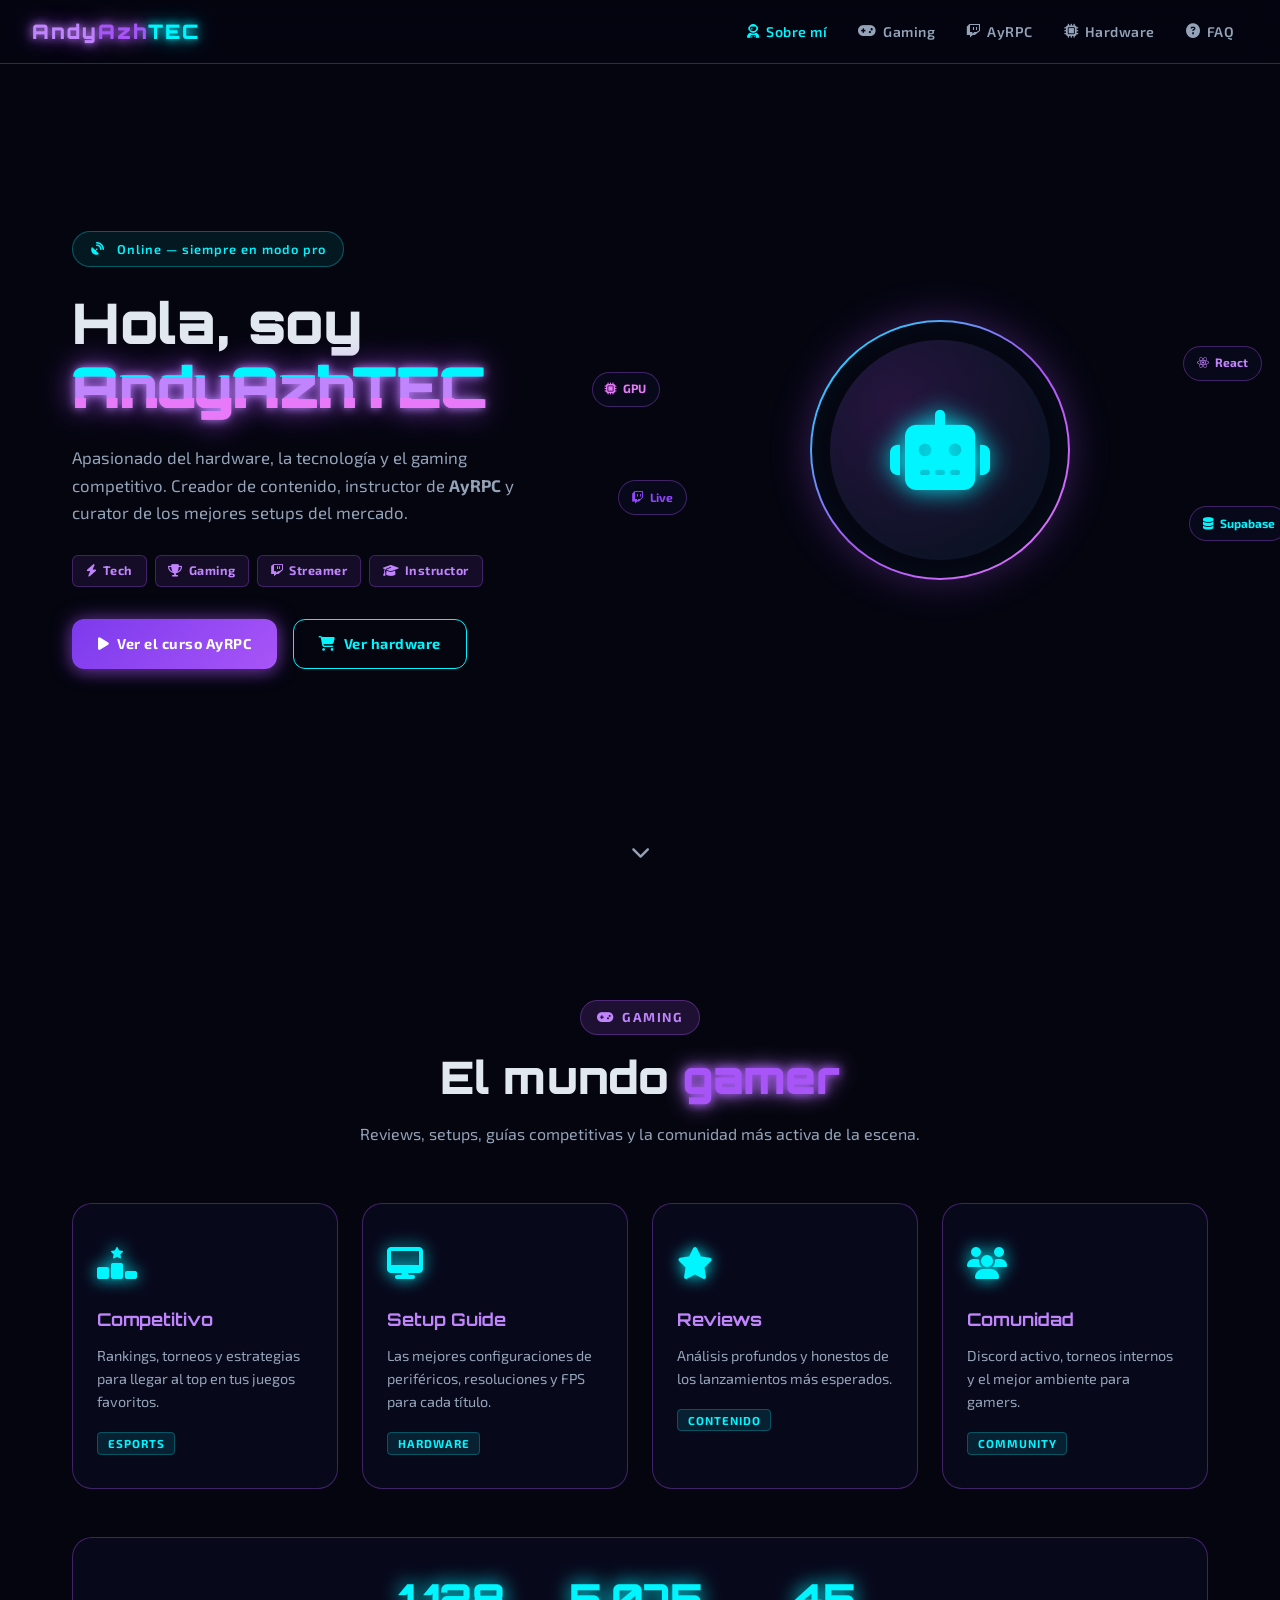
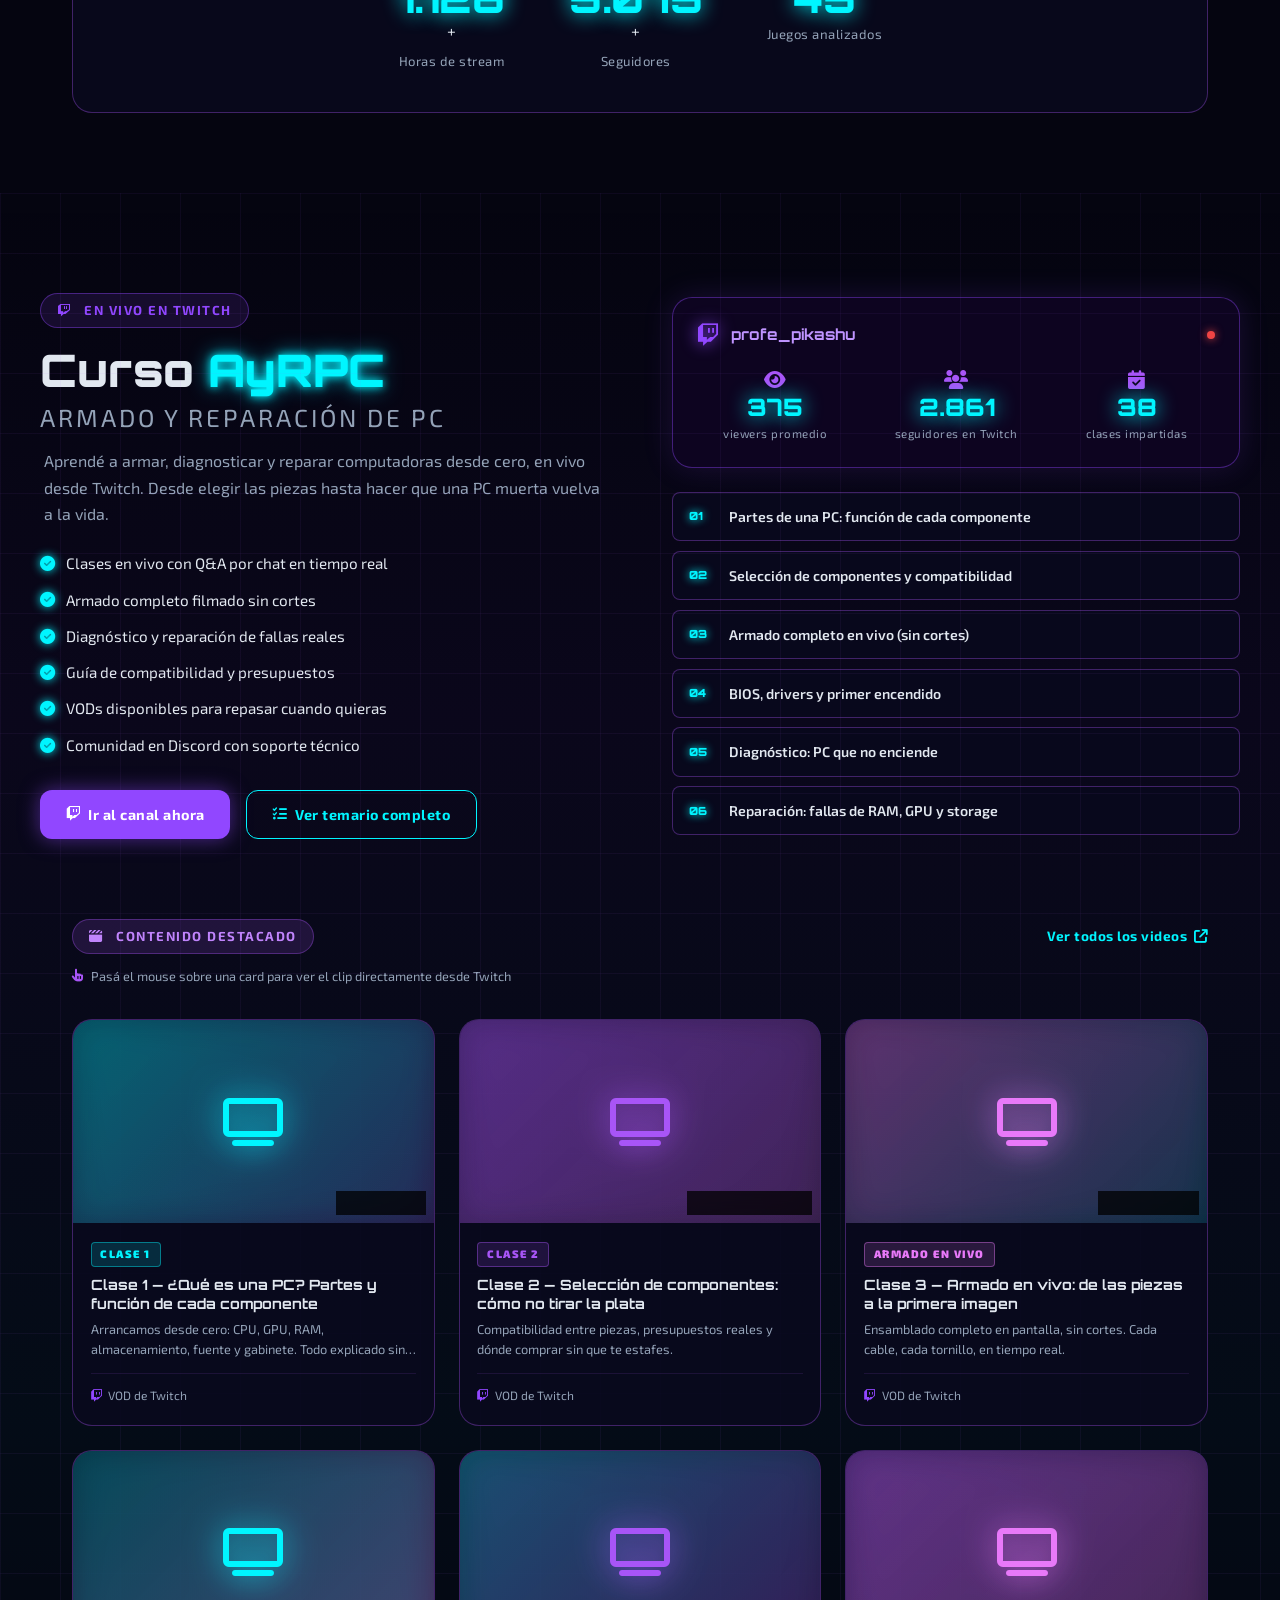
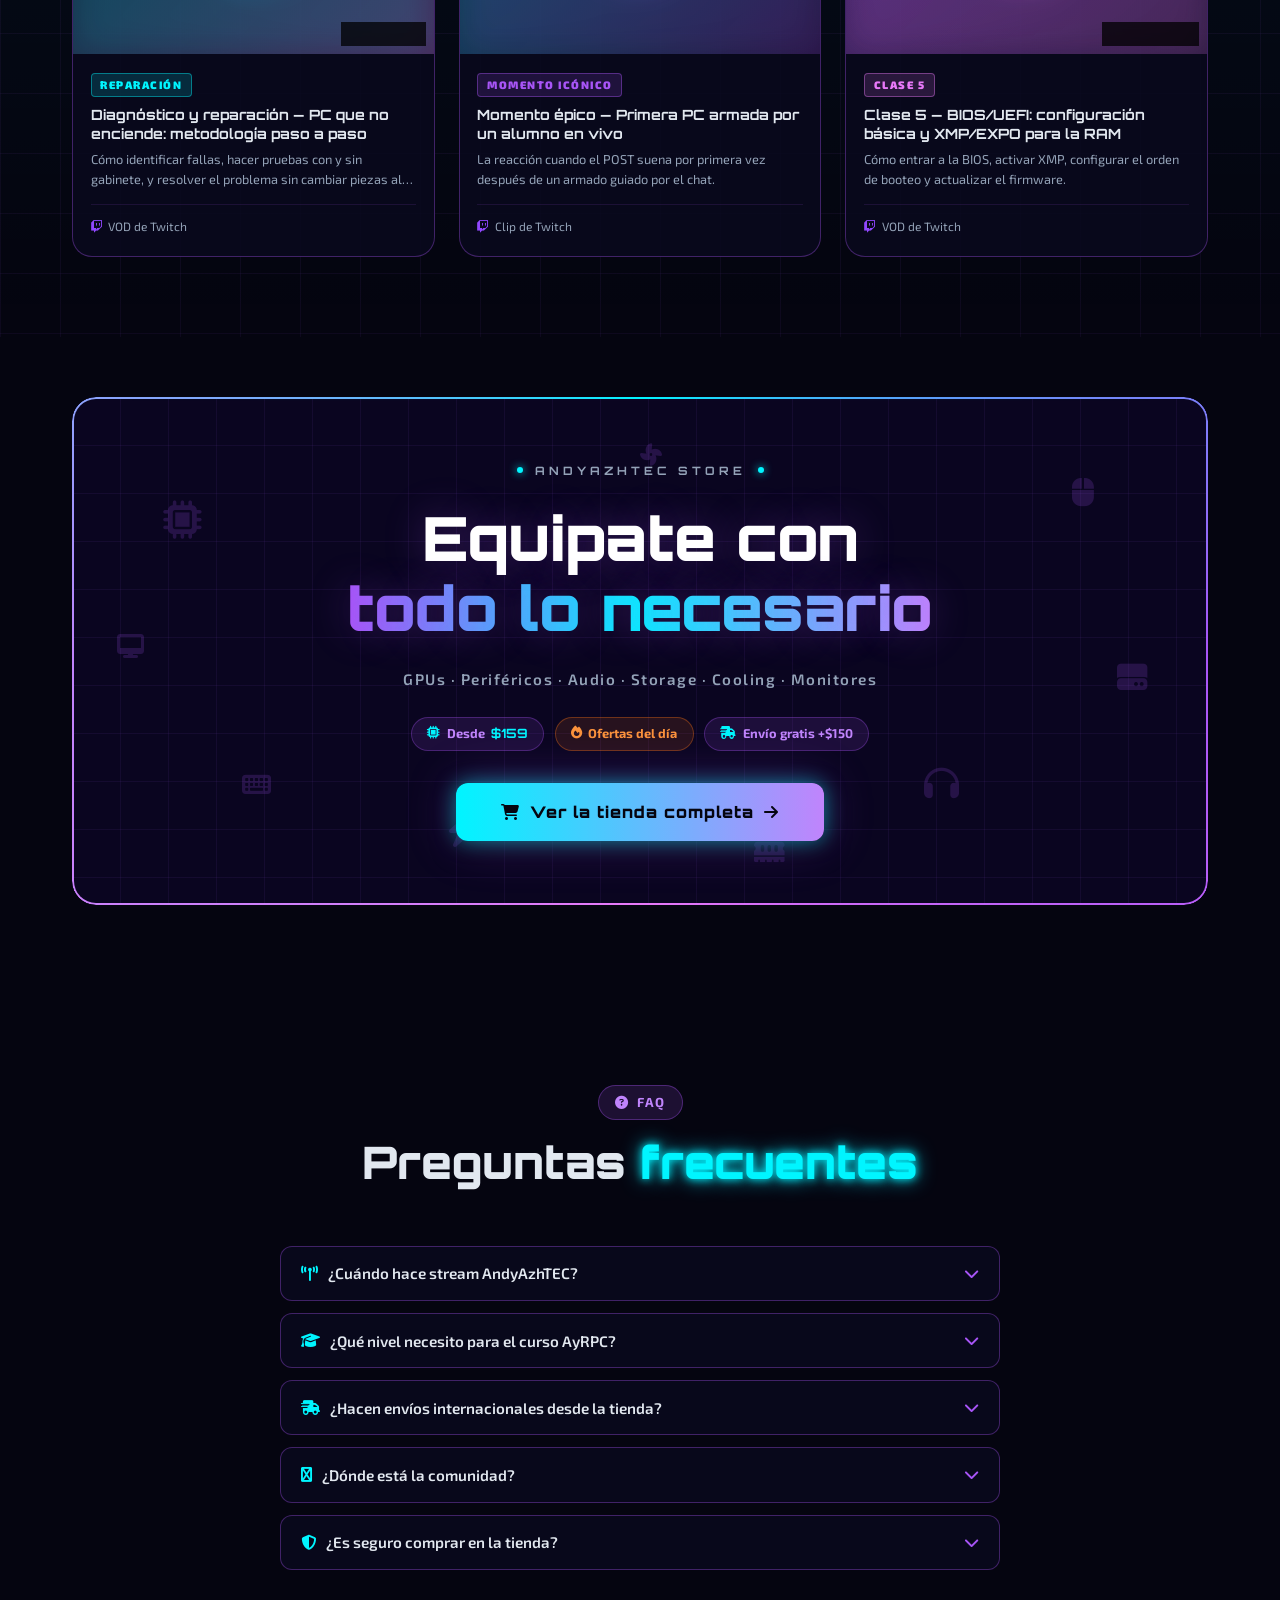
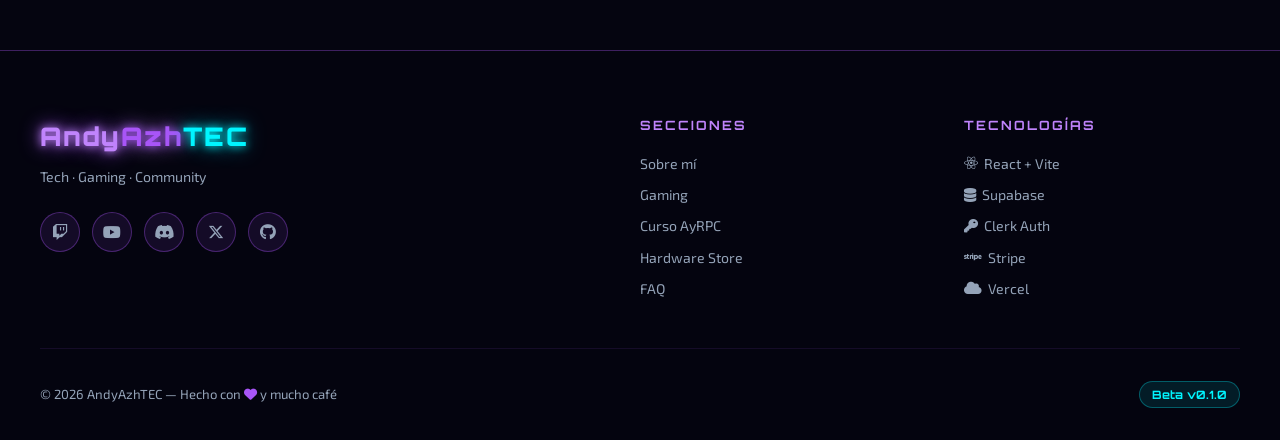
==== index.html @ 4aae8180 "Backup inicial sitio AndyAzhTEC antes de reestructuracion publica" ====
<!DOCTYPE html>
<html lang="es">
<head>
  <meta charset="UTF-8" />
  <meta name="viewport" content="width=device-width, initial-scale=1.0" />
  <title>AndyAzhTEC — Tech · Gaming · Community</title>

  <!-- Font Awesome 6 -->
  <link rel="stylesheet" href="https://cdnjs.cloudflare.com/ajax/libs/font-awesome/6.5.2/css/all.min.css" />

  <!-- Google Fonts -->
  <link rel="preconnect" href="https://fonts.googleapis.com" />
  <link rel="preconnect" href="https://fonts.gstatic.com" crossorigin />
  <link href="https://fonts.googleapis.com/css2?family=Orbitron:wght@400;700;900&family=Exo+2:wght@300;400;600;700&display=swap" rel="stylesheet" />

  <link rel="stylesheet" href="css/styles.css" />
</head>
<body>

  <!-- ═══════════════════════════════════════════
       PARTICLES BACKGROUND
  ═══════════════════════════════════════════ -->
  <div id="particles-bg"></div>

  <!-- ═══════════════════════════════════════════
       NAVBAR
  ═══════════════════════════════════════════ -->
  <nav class="navbar" id="navbar">
    <div class="nav-brand">
      <span class="neon-text">Andy</span><span class="neon-violet">Azh</span><span class="neon-cyan">TEC</span>
    </div>
    <ul class="nav-links" id="navLinks">
      <li><a href="#about"><i class="fa-solid fa-user-astronaut"></i> Sobre mí</a></li>
      <li><a href="#gaming"><i class="fa-solid fa-gamepad"></i> Gaming</a></li>
      <li><a href="#ayrpc"><i class="fa-brands fa-twitch"></i> AyRPC</a></li>
      <li><a href="#store"><i class="fa-solid fa-microchip"></i> Hardware</a></li>
      <li><a href="#faq"><i class="fa-solid fa-circle-question"></i> FAQ</a></li>
    </ul>
    <button class="hamburger" id="hamburger" aria-label="Menú">
      <span></span><span></span><span></span>
    </button>
  </nav>

  <!-- ═══════════════════════════════════════════
       HERO / ABOUT SECTION
  ═══════════════════════════════════════════ -->
  <section id="about" class="section hero-section">
    <div class="hero-grid">
      <div class="hero-content">
        <div class="badge-pill">
          <i class="fa-solid fa-satellite-dish"></i> &nbsp;Online — siempre en modo pro
        </div>
        <h1 class="hero-title">
          Hola, soy<br />
          <span class="glitch-text" data-text="AndyAzhTEC">AndyAzhTEC</span>
        </h1>
        <p class="hero-sub">
          Apasionado del hardware, la tecnología y el gaming competitivo.
          Creador de contenido, instructor de <strong>AyRPC</strong> y curator
          de los mejores setups del mercado.
        </p>
        <div class="hero-tags">
          <span class="tag"><i class="fa-solid fa-bolt"></i> Tech</span>
          <span class="tag"><i class="fa-solid fa-trophy"></i> Gaming</span>
          <span class="tag"><i class="fa-brands fa-twitch"></i> Streamer</span>
          <span class="tag"><i class="fa-solid fa-graduation-cap"></i> Instructor</span>
        </div>
        <div class="hero-cta">
          <a href="#ayrpc" class="btn btn-primary">
            <i class="fa-solid fa-play"></i> Ver el curso AyRPC
          </a>
          <a href="#store" class="btn btn-outline">
            <i class="fa-solid fa-cart-shopping"></i> Ver hardware
          </a>
        </div>
      </div>
      <div class="hero-visual">
        <div class="avatar-ring">
          <div class="avatar-inner">
            <i class="fa-solid fa-robot fa-5x neon-icon"></i>
          </div>
        </div>
        <div class="floating-chips">
          <div class="chip chip-1"><i class="fa-brands fa-react"></i> React</div>
          <div class="chip chip-2"><i class="fa-solid fa-database"></i> Supabase</div>
          <div class="chip chip-3"><i class="fa-solid fa-microchip"></i> GPU</div>
          <div class="chip chip-4"><i class="fa-brands fa-twitch"></i> Live</div>
        </div>
      </div>
    </div>
    <div class="scroll-indicator">
      <i class="fa-solid fa-chevron-down"></i>
    </div>
  </section>

  <!-- ═══════════════════════════════════════════
       GAMING SECTION
  ═══════════════════════════════════════════ -->
  <section id="gaming" class="section gaming-section">
    <div class="section-header">
      <span class="section-label"><i class="fa-solid fa-gamepad"></i> Gaming</span>
      <h2 class="section-title">El mundo <span class="neon-violet">gamer</span></h2>
      <p class="section-desc">Reviews, setups, guías competitivas y la comunidad más activa de la escena.</p>
    </div>
    <div class="cards-grid">
      <div class="card card-glow" data-delay="0">
        <div class="card-icon"><i class="fa-solid fa-ranking-star"></i></div>
        <h3>Competitivo</h3>
        <p>Rankings, torneos y estrategias para llegar al top en tus juegos favoritos.</p>
        <span class="card-tag">Esports</span>
      </div>
      <div class="card card-glow" data-delay="100">
        <div class="card-icon"><i class="fa-solid fa-desktop"></i></div>
        <h3>Setup Guide</h3>
        <p>Las mejores configuraciones de periféricos, resoluciones y FPS para cada título.</p>
        <span class="card-tag">Hardware</span>
      </div>
      <div class="card card-glow" data-delay="200">
        <div class="card-icon"><i class="fa-solid fa-star"></i></div>
        <h3>Reviews</h3>
        <p>Análisis profundos y honestos de los lanzamientos más esperados.</p>
        <span class="card-tag">Contenido</span>
      </div>
      <div class="card card-glow" data-delay="300">
        <div class="card-icon"><i class="fa-solid fa-users"></i></div>
        <h3>Comunidad</h3>
        <p>Discord activo, torneos internos y el mejor ambiente para gamers.</p>
        <span class="card-tag">Community</span>
      </div>
    </div>
    <div class="gaming-stats">
      <div class="stat">
        <span class="stat-num" data-target="1200">0</span><span>+</span>
        <span class="stat-label">Horas de stream</span>
      </div>
      <div class="stat">
        <span class="stat-num" data-target="5400">0</span><span>+</span>
        <span class="stat-label">Seguidores</span>
      </div>
      <div class="stat">
        <span class="stat-num" data-target="48">0</span><span></span>
        <span class="stat-label">Juegos analizados</span>
      </div>
    </div>
  </section>

  <!-- ═══════════════════════════════════════════
       AYRPC COURSE SECTION — Armado y Reparación de PC
  ═══════════════════════════════════════════ -->
  <section id="ayrpc" class="section ayrpc-section">
    <div class="ayrpc-bg-grid"></div>

    <!-- ── Encabezado del curso ── -->
    <div class="section-inner">
      <div class="ayrpc-content">
        <span class="section-label live-badge">
          <i class="fa-brands fa-twitch"></i> &nbsp;En vivo en Twitch
        </span>
        <h2 class="section-title">
          Curso <span class="neon-cyan">AyRPC</span>
          <span class="ayrpc-subtitle">Armado y Reparación de PC</span>
        </h2>
        <p class="section-desc">
          Aprendé a armar, diagnosticar y reparar computadoras desde cero,
          en vivo desde Twitch. Desde elegir las piezas hasta hacer que
          una PC muerta vuelva a la vida.
        </p>
        <ul class="ayrpc-features">
          <li><i class="fa-solid fa-check-circle"></i> Clases en vivo con Q&amp;A por chat en tiempo real</li>
          <li><i class="fa-solid fa-check-circle"></i> Armado completo filmado sin cortes</li>
          <li><i class="fa-solid fa-check-circle"></i> Diagnóstico y reparación de fallas reales</li>
          <li><i class="fa-solid fa-check-circle"></i> Guía de compatibilidad y presupuestos</li>
          <li><i class="fa-solid fa-check-circle"></i> VODs disponibles para repasar cuando quieras</li>
          <li><i class="fa-solid fa-check-circle"></i> Comunidad en Discord con soporte técnico</li>
        </ul>
        <div class="ayrpc-cta">
          <a href="https://www.twitch.tv/profe_pikashu" target="_blank" rel="noopener" class="btn btn-twitch">
            <i class="fa-brands fa-twitch"></i> Ir al canal ahora
          </a>
          <a href="#" class="btn btn-outline">
            <i class="fa-solid fa-list-check"></i> Ver temario completo
          </a>
        </div>
      </div>

      <div class="ayrpc-stats-panel">
        <div class="twitch-card">
          <div class="twitch-header">
            <i class="fa-brands fa-twitch"></i>
            <span>profe_pikashu</span>
            <span class="live-dot"></span>
          </div>
          <div class="twitch-body">
            <div class="twitch-stat">
              <i class="fa-solid fa-eye"></i>
              <span class="stat-num" data-target="420">0</span>
              <small>viewers promedio</small>
            </div>
            <div class="twitch-stat">
              <i class="fa-solid fa-users"></i>
              <span class="stat-num" data-target="3200">0</span>
              <small>seguidores en Twitch</small>
            </div>
            <div class="twitch-stat">
              <i class="fa-solid fa-calendar-check"></i>
              <span class="stat-num" data-target="42">0</span>
              <small>clases impartidas</small>
            </div>
          </div>
        </div>
        <div class="module-list">
          <div class="module"><span class="mod-num">01</span> Partes de una PC: función de cada componente</div>
          <div class="module"><span class="mod-num">02</span> Selección de componentes y compatibilidad</div>
          <div class="module"><span class="mod-num">03</span> Armado completo en vivo (sin cortes)</div>
          <div class="module"><span class="mod-num">04</span> BIOS, drivers y primer encendido</div>
          <div class="module"><span class="mod-num">05</span> Diagnóstico: PC que no enciende</div>
          <div class="module"><span class="mod-num">06</span> Reparación: fallas de RAM, GPU y storage</div>
        </div>
      </div>
    </div>

    <!-- ── Video Showcase ── -->
    <div class="video-showcase">
      <div class="video-showcase-header">
        <span class="section-label" style="margin-bottom:0">
          <i class="fa-solid fa-clapperboard"></i> &nbsp;Contenido destacado
        </span>
        <a href="https://www.twitch.tv/profe_pikashu/videos" target="_blank" rel="noopener" class="videos-link">
          Ver todos los videos <i class="fa-solid fa-arrow-up-right-from-square"></i>
        </a>
      </div>
      <p class="video-showcase-hint">
        <i class="fa-solid fa-hand-pointer"></i>
        Pasá el mouse sobre una card para ver el clip directamente desde Twitch
      </p>
      <!-- Las cards se generan dinámicamente desde video-config.js -->
      <div class="video-cards-grid" id="videoCardsGrid"></div>
    </div>

    <!-- ── Portal de video expandido (se llena por JS) ── -->
    <div class="video-portal-overlay" id="videoPortalOverlay" onclick="VideoShowcase.close()"></div>
    <div class="video-portal" id="videoPortal">
      <div class="video-portal-inner">
        <button class="video-portal-close" id="videoPortalClose" onclick="VideoShowcase.close()">
          <i class="fa-solid fa-xmark"></i>
        </button>
        <div class="video-portal-info" id="videoPortalInfo"></div>
        <div class="video-portal-embed" id="videoPortalEmbed"></div>
        <div class="video-portal-footer" id="videoPortalFooter"></div>
      </div>
    </div>

  </section>

  <!-- ═══════════════════════════════════════════
       STORE AD CARD — Guiño publicitario
  ═══════════════════════════════════════════ -->
  <section id="store" class="store-ad-section">
    <a href="store.html" class="store-ad-card" id="storeAdCard" aria-label="Ir a la tienda">

      <!-- Fondo: scan line + grid + ruido -->
      <div class="sad-bg-grid"></div>
      <div class="sad-scanline"></div>

      <!-- Íconos flotantes de hardware -->
      <div class="sad-floaters" aria-hidden="true">
        <span class="sad-float" style="--x:8%;--y:18%;--s:2.4rem;--d:0s;--dur:5.2s"><i class="fa-solid fa-microchip"></i></span>
        <span class="sad-float" style="--x:88%;--y:14%;--s:1.8rem;--d:0.7s;--dur:4.6s"><i class="fa-solid fa-computer-mouse"></i></span>
        <span class="sad-float" style="--x:75%;--y:70%;--s:2.2rem;--d:1.2s;--dur:6s"><i class="fa-solid fa-headphones"></i></span>
        <span class="sad-float" style="--x:15%;--y:72%;--s:1.6rem;--d:0.4s;--dur:4.8s"><i class="fa-solid fa-keyboard"></i></span>
        <span class="sad-float" style="--x:50%;--y:8%;--s:1.4rem;--d:1.8s;--dur:5.5s"><i class="fa-solid fa-fan"></i></span>
        <span class="sad-float" style="--x:92%;--y:50%;--s:1.9rem;--d:0.9s;--dur:5s"><i class="fa-solid fa-hard-drive"></i></span>
        <span class="sad-float" style="--x:4%;--y:45%;--s:1.5rem;--d:2.1s;--dur:6.2s"><i class="fa-solid fa-desktop"></i></span>
        <span class="sad-float" style="--x:60%;--y:85%;--s:1.7rem;--d:0.3s;--dur:4.4s"><i class="fa-solid fa-memory"></i></span>
        <span class="sad-float" style="--x:33%;--y:80%;--s:2rem;--d:1.5s;--dur:5.8s"><i class="fa-solid fa-bolt"></i></span>
      </div>

      <!-- Borde animado (rainbow neon) -->
      <div class="sad-border" aria-hidden="true"></div>

      <!-- Contenido central -->
      <div class="sad-inner">
        <div class="sad-eyebrow">
          <span class="sad-dot"></span>
          <span>AndyAzhTEC Store</span>
          <span class="sad-dot"></span>
        </div>

        <h2 class="sad-title">
          Equipate con<br />
          <span class="sad-highlight">todo lo necesario</span>
        </h2>

        <p class="sad-sub">
          GPUs · Periféricos · Audio · Storage · Cooling · Monitores
        </p>

        <div class="sad-prices">
          <span class="sad-price-chip"><i class="fa-solid fa-microchip"></i> Desde <strong>$159</strong></span>
          <span class="sad-price-chip sad-price-chip--hot"><i class="fa-solid fa-fire"></i> Ofertas del día</span>
          <span class="sad-price-chip"><i class="fa-solid fa-truck-fast"></i> Envío gratis +$150</span>
        </div>

        <div class="sad-cta-wrap">
          <span class="sad-cta">
            <i class="fa-solid fa-cart-shopping"></i>
            Ver la tienda completa
            <i class="fa-solid fa-arrow-right sad-arrow"></i>
          </span>
        </div>
      </div>

    </a>
  </section>

  <!-- ═══════════════════════════════════════════
       FAQ SECTION
  ═══════════════════════════════════════════ -->
  <section id="faq" class="section faq-section">
    <div class="section-header">
      <span class="section-label"><i class="fa-solid fa-circle-question"></i> FAQ</span>
      <h2 class="section-title">Preguntas <span class="neon-cyan">frecuentes</span></h2>
    </div>
    <div class="faq-list">
      <div class="faq-item">
        <button class="faq-question">
          <span><i class="fa-solid fa-broadcast-tower"></i> ¿Cuándo hace stream AndyAzhTEC?</span>
          <i class="fa-solid fa-chevron-down faq-icon"></i>
        </button>
        <div class="faq-answer">
          <p>Los streams son Lunes, Miércoles y Viernes de 20:00 a 23:00 (UTC-3). Los sábados hay sesiones especiales del curso AyRPC en vivo con duración extendida.</p>
        </div>
      </div>
      <div class="faq-item">
        <button class="faq-question">
          <span><i class="fa-solid fa-graduation-cap"></i> ¿Qué nivel necesito para el curso AyRPC?</span>
          <i class="fa-solid fa-chevron-down faq-icon"></i>
        </button>
        <div class="faq-answer">
          <p>El curso asume conocimientos básicos de programación (cualquier lenguaje). Se trabaja principalmente con Go y Node.js, pero el foco está en los conceptos de RPC y comunicación entre servicios.</p>
        </div>
      </div>
      <div class="faq-item">
        <button class="faq-question">
          <span><i class="fa-solid fa-truck-fast"></i> ¿Hacen envíos internacionales desde la tienda?</span>
          <i class="fa-solid fa-chevron-down faq-icon"></i>
        </button>
        <div class="faq-answer">
          <p>Por el momento la tienda opera como vitrina de recomendaciones con links a tiendas oficiales. El sistema de carrito completo con checkout estará disponible en la v1.0 con integración a Stripe y envíos internacionales.</p>
        </div>
      </div>
      <div class="faq-item">
        <button class="faq-question">
          <span><i class="fa-solid fa-discord"></i> ¿Dónde está la comunidad?</span>
          <i class="fa-solid fa-chevron-down faq-icon"></i>
        </button>
        <div class="faq-answer">
          <p>Toda la comunidad está centralizada en el servidor de Discord de AndyAzhTEC, con canales separados para gaming, tecnología, el curso AyRPC y soporte de compras.</p>
        </div>
      </div>
      <div class="faq-item">
        <button class="faq-question">
          <span><i class="fa-solid fa-shield-halved"></i> ¿Es seguro comprar en la tienda?</span>
          <i class="fa-solid fa-chevron-down faq-icon"></i>
        </button>
        <div class="faq-answer">
          <p>Sí. La autenticación usa Clerk y los pagos están procesados por Stripe con cifrado end-to-end. Nunca almacenamos datos de tarjetas. La base de datos (Supabase) tiene políticas RLS activas para cada usuario.</p>
        </div>
      </div>
    </div>
  </section>

  <!-- ═══════════════════════════════════════════
       FOOTER
  ═══════════════════════════════════════════ -->
  <footer class="footer">
    <div class="footer-grid">
      <div class="footer-brand">
        <div class="nav-brand" style="font-size:1.6rem">
          <span class="neon-text">Andy</span><span class="neon-violet">Azh</span><span class="neon-cyan">TEC</span>
        </div>
        <p>Tech · Gaming · Community</p>
        <div class="social-links">
          <a href="#" aria-label="Twitch"><i class="fa-brands fa-twitch"></i></a>
          <a href="#" aria-label="YouTube"><i class="fa-brands fa-youtube"></i></a>
          <a href="#" aria-label="Discord"><i class="fa-brands fa-discord"></i></a>
          <a href="#" aria-label="Twitter"><i class="fa-brands fa-x-twitter"></i></a>
          <a href="#" aria-label="GitHub"><i class="fa-brands fa-github"></i></a>
        </div>
      </div>
      <div class="footer-links">
        <h4>Secciones</h4>
        <ul>
          <li><a href="#about">Sobre mí</a></li>
          <li><a href="#gaming">Gaming</a></li>
          <li><a href="#ayrpc">Curso AyRPC</a></li>
          <li><a href="#store">Hardware Store</a></li>
          <li><a href="#faq">FAQ</a></li>
        </ul>
      </div>
      <div class="footer-links">
        <h4>Tecnologías</h4>
        <ul>
          <li><i class="fa-brands fa-react"></i> React + Vite</li>
          <li><i class="fa-solid fa-database"></i> Supabase</li>
          <li><i class="fa-solid fa-key"></i> Clerk Auth</li>
          <li><i class="fa-brands fa-stripe"></i> Stripe</li>
          <li><i class="fa-solid fa-cloud"></i> Vercel</li>
        </ul>
      </div>
    </div>
    <div class="footer-bottom">
      <p>© 2026 AndyAzhTEC — Hecho con <i class="fa-solid fa-heart" style="color:#a855f7"></i> y mucho café</p>
      <p class="version-badge">Beta v0.1.0</p>
    </div>
  </footer>

  <script src="js/video-config.js"></script>
  <script src="js/main.js"></script>
</body>
</html>
---- css/styles.css ----
/* ════════════════════════════════════════════════════════
   AndyAzhTEC.com — Neon Stylesheet
   Paleta: Cyan #00f5ff · Violeta #a855f7 · Lila #c084fc
   Beta v0.1.0
════════════════════════════════════════════════════════ */

/* ── RESET & BASE ───────────────────────────────────── */
*, *::before, *::after {
  box-sizing: border-box;
  margin: 0;
  padding: 0;
}

:root {
  --cyan:        #00f5ff;
  --cyan-dim:    #00b4cc;
  --violet:      #a855f7;
  --violet-dim:  #7c3aed;
  --lilac:       #c084fc;
  --lilac-dim:   #9333ea;
  --pink:        #e879f9;
  --bg-deep:     #050510;
  --bg-card:     rgba(10, 10, 30, 0.85);
  --bg-card2:    rgba(15, 5, 35, 0.9);
  --border-glow: rgba(168, 85, 247, 0.35);
  --text-main:   #e2e8f0;
  --text-muted:  #94a3b8;
  --radius:      12px;
  --radius-lg:   20px;
  --transition:  0.3s cubic-bezier(0.4, 0, 0.2, 1);
}

html {
  scroll-behavior: smooth;
}

body {
  font-family: 'Exo 2', sans-serif;
  background: var(--bg-deep);
  color: var(--text-main);
  overflow-x: hidden;
  line-height: 1.65;
}

/* ── SCROLLBAR ──────────────────────────────────────── */
::-webkit-scrollbar { width: 6px; }
::-webkit-scrollbar-track { background: var(--bg-deep); }
::-webkit-scrollbar-thumb {
  background: linear-gradient(var(--violet), var(--cyan));
  border-radius: 3px;
}

/* ── PARTICLES BACKGROUND ───────────────────────────── */
#particles-bg {
  position: fixed;
  inset: 0;
  z-index: 0;
  overflow: hidden;
  pointer-events: none;
}

/* Stars generated by JS */
.star {
  position: absolute;
  border-radius: 50%;
  background: white;
  animation: twinkle var(--dur, 4s) ease-in-out infinite;
  opacity: 0;
}
@keyframes twinkle {
  0%, 100% { opacity: 0; transform: scale(1); }
  50% { opacity: var(--op, 0.7); transform: scale(1.4); }
}

/* ── NEON TEXT HELPERS ──────────────────────────────── */
.neon-text {
  color: var(--lilac);
  text-shadow: 0 0 8px var(--lilac), 0 0 20px var(--violet);
}
.neon-violet {
  color: var(--violet);
  text-shadow: 0 0 8px var(--violet), 0 0 20px var(--lilac);
}
.neon-cyan {
  color: var(--cyan);
  text-shadow: 0 0 8px var(--cyan), 0 0 20px var(--cyan-dim);
}
.neon-icon {
  color: var(--cyan);
  filter: drop-shadow(0 0 12px var(--cyan));
}

/* ── NAVBAR ─────────────────────────────────────────── */
.navbar {
  position: fixed;
  top: 0; left: 0; right: 0;
  z-index: 999;
  display: flex;
  align-items: center;
  justify-content: space-between;
  padding: 0 2rem;
  height: 64px;
  background: rgba(5, 5, 16, 0.75);
  backdrop-filter: blur(18px);
  border-bottom: 1px solid var(--border-glow);
  transition: var(--transition);
}
.navbar.scrolled {
  background: rgba(5, 5, 16, 0.95);
  box-shadow: 0 4px 30px rgba(168, 85, 247, 0.2);
}
.nav-brand {
  font-family: 'Orbitron', monospace;
  font-weight: 900;
  font-size: 1.25rem;
  letter-spacing: 2px;
  cursor: pointer;
}
.nav-links {
  display: flex;
  gap: 0.25rem;
  list-style: none;
}
.nav-links a {
  color: var(--text-muted);
  text-decoration: none;
  padding: 0.4rem 0.85rem;
  border-radius: 8px;
  font-size: 0.88rem;
  font-weight: 600;
  letter-spacing: 0.5px;
  transition: var(--transition);
  display: flex;
  align-items: center;
  gap: 0.4rem;
}
.nav-links a:hover {
  color: var(--cyan);
  background: rgba(0, 245, 255, 0.08);
  text-shadow: 0 0 10px var(--cyan);
}
.hamburger {
  display: none;
  flex-direction: column;
  gap: 5px;
  background: none;
  border: none;
  cursor: pointer;
  padding: 4px;
}
.hamburger span {
  width: 24px; height: 2px;
  background: var(--lilac);
  border-radius: 2px;
  transition: var(--transition);
}

/* ── SECTIONS BASE ──────────────────────────────────── */
.section {
  position: relative;
  z-index: 1;
  padding: 100px 2rem 80px;
  max-width: 1200px;
  margin: 0 auto;
}
.section-header {
  text-align: center;
  margin-bottom: 3.5rem;
}
.section-label {
  display: inline-flex;
  align-items: center;
  gap: 0.5rem;
  padding: 0.35rem 1rem;
  background: rgba(168, 85, 247, 0.15);
  border: 1px solid var(--border-glow);
  border-radius: 50px;
  color: var(--lilac);
  font-size: 0.82rem;
  font-weight: 700;
  letter-spacing: 1.5px;
  text-transform: uppercase;
  margin-bottom: 1rem;
}
.section-title {
  font-family: 'Orbitron', monospace;
  font-size: clamp(1.8rem, 4vw, 2.8rem);
  font-weight: 900;
  margin-bottom: 1rem;
  line-height: 1.2;
}
.section-desc {
  color: var(--text-muted);
  max-width: 560px;
  margin: 0 auto;
  font-size: 1rem;
}

/* ── BUTTONS ────────────────────────────────────────── */
.btn {
  display: inline-flex;
  align-items: center;
  gap: 0.5rem;
  padding: 0.75rem 1.6rem;
  border-radius: var(--radius);
  font-family: 'Exo 2', sans-serif;
  font-weight: 700;
  font-size: 0.9rem;
  letter-spacing: 0.5px;
  text-decoration: none;
  border: none;
  cursor: pointer;
  transition: var(--transition);
  position: relative;
  overflow: hidden;
}
.btn::after {
  content: '';
  position: absolute;
  inset: 0;
  background: white;
  opacity: 0;
  transition: opacity 0.2s;
}
.btn:hover::after { opacity: 0.07; }

.btn-primary {
  background: linear-gradient(135deg, var(--violet-dim), var(--violet));
  color: white;
  box-shadow: 0 0 20px rgba(168, 85, 247, 0.5), 0 4px 15px rgba(168, 85, 247, 0.3);
}
.btn-primary:hover {
  box-shadow: 0 0 35px rgba(168, 85, 247, 0.8), 0 6px 25px rgba(168, 85, 247, 0.5);
  transform: translateY(-2px);
}
.btn-outline {
  background: transparent;
  color: var(--cyan);
  border: 1.5px solid var(--cyan);
  box-shadow: inset 0 0 0 0 var(--cyan);
}
.btn-outline:hover {
  background: rgba(0, 245, 255, 0.1);
  box-shadow: 0 0 20px rgba(0, 245, 255, 0.4);
  transform: translateY(-2px);
}
.btn-twitch {
  background: #9147ff;
  color: white;
  box-shadow: 0 0 20px rgba(145, 71, 255, 0.5);
}
.btn-twitch:hover {
  background: #7c3aed;
  box-shadow: 0 0 35px rgba(145, 71, 255, 0.8);
  transform: translateY(-2px);
}

/* ── HERO ───────────────────────────────────────────── */
.hero-section {
  min-height: 100vh;
  display: flex;
  align-items: center;
  padding-top: 80px;
  max-width: 1200px;
}
.hero-grid {
  display: grid;
  grid-template-columns: 1fr 1fr;
  gap: 4rem;
  align-items: center;
  width: 100%;
}
.badge-pill {
  display: inline-flex;
  align-items: center;
  gap: 0.5rem;
  padding: 0.4rem 1.1rem;
  background: rgba(0, 245, 255, 0.08);
  border: 1px solid rgba(0, 245, 255, 0.3);
  border-radius: 50px;
  color: var(--cyan);
  font-size: 0.8rem;
  font-weight: 600;
  letter-spacing: 1px;
  margin-bottom: 1.5rem;
  animation: pulse-border 2s ease-in-out infinite;
}
@keyframes pulse-border {
  0%, 100% { box-shadow: 0 0 0 0 rgba(0, 245, 255, 0.4); }
  50% { box-shadow: 0 0 0 8px rgba(0, 245, 255, 0); }
}
.hero-title {
  font-family: 'Orbitron', monospace;
  font-size: clamp(2rem, 5vw, 3.5rem);
  font-weight: 900;
  line-height: 1.15;
  margin-bottom: 1.5rem;
}

/* ── GLITCH TEXT ────────────────────────────────────── */
.glitch-text {
  position: relative;
  color: var(--lilac);
  text-shadow: 0 0 10px var(--lilac), 0 0 30px var(--violet);
  display: inline-block;
}
.glitch-text::before,
.glitch-text::after {
  content: attr(data-text);
  position: absolute;
  top: 0; left: 0;
  width: 100%;
  overflow: hidden;
}
.glitch-text::before {
  color: var(--cyan);
  text-shadow: -2px 0 var(--cyan);
  animation: glitch-1 3.5s infinite;
  clip-path: polygon(0 0, 100% 0, 100% 33%, 0 33%);
}
.glitch-text::after {
  color: var(--pink);
  text-shadow: 2px 0 var(--pink);
  animation: glitch-2 3.5s infinite;
  clip-path: polygon(0 66%, 100% 66%, 100% 100%, 0 100%);
}
@keyframes glitch-1 {
  0%, 90%, 100% { transform: translate(0); opacity: 0; }
  92% { transform: translate(-3px, 1px); opacity: 0.8; }
  94% { transform: translate(3px, -1px); opacity: 0.8; }
  96% { transform: translate(0); opacity: 0; }
}
@keyframes glitch-2 {
  0%, 88%, 100% { transform: translate(0); opacity: 0; }
  90% { transform: translate(3px, -2px); opacity: 0.8; }
  93% { transform: translate(-3px, 2px); opacity: 0.8; }
  95% { transform: translate(0); opacity: 0; }
}

.hero-sub {
  color: var(--text-muted);
  font-size: 1.05rem;
  margin-bottom: 1.75rem;
  max-width: 480px;
}
.hero-tags {
  display: flex;
  flex-wrap: wrap;
  gap: 0.5rem;
  margin-bottom: 2rem;
}
.tag {
  display: inline-flex;
  align-items: center;
  gap: 0.35rem;
  padding: 0.3rem 0.8rem;
  background: rgba(168, 85, 247, 0.1);
  border: 1px solid rgba(168, 85, 247, 0.3);
  border-radius: 6px;
  font-size: 0.78rem;
  font-weight: 700;
  color: var(--lilac);
  letter-spacing: 0.5px;
}
.hero-cta {
  display: flex;
  gap: 1rem;
  flex-wrap: wrap;
}

/* ── AVATAR ─────────────────────────────────────────── */
.hero-visual {
  display: flex;
  flex-direction: column;
  align-items: center;
  position: relative;
}
.avatar-ring {
  width: 260px; height: 260px;
  border-radius: 50%;
  border: 2px solid transparent;
  background: linear-gradient(var(--bg-deep), var(--bg-deep)) padding-box,
              linear-gradient(135deg, var(--cyan), var(--violet), var(--pink)) border-box;
  display: flex;
  align-items: center;
  justify-content: center;
  animation: ring-rotate 8s linear infinite;
  box-shadow: 0 0 40px rgba(168, 85, 247, 0.3), inset 0 0 40px rgba(0, 245, 255, 0.05);
  position: relative;
}
@keyframes ring-rotate {
  0% { box-shadow: 0 0 40px rgba(168, 85, 247, 0.3), inset 0 0 40px rgba(0, 245, 255, 0.05); }
  50% { box-shadow: 0 0 60px rgba(0, 245, 255, 0.4), inset 0 0 40px rgba(168, 85, 247, 0.1); }
  100% { box-shadow: 0 0 40px rgba(168, 85, 247, 0.3), inset 0 0 40px rgba(0, 245, 255, 0.05); }
}
.avatar-inner {
  width: 220px; height: 220px;
  border-radius: 50%;
  background: radial-gradient(circle at 30% 30%, rgba(168, 85, 247, 0.2), rgba(0, 245, 255, 0.05));
  display: flex;
  align-items: center;
  justify-content: center;
}

/* ── FLOATING CHIPS ─────────────────────────────────── */
.floating-chips {
  position: absolute;
  inset: 0;
  pointer-events: none;
}
.chip {
  position: absolute;
  padding: 0.4rem 0.8rem;
  background: var(--bg-card);
  border: 1px solid var(--border-glow);
  border-radius: 50px;
  font-size: 0.75rem;
  font-weight: 700;
  color: var(--lilac);
  display: flex;
  align-items: center;
  gap: 0.35rem;
  backdrop-filter: blur(8px);
  animation: float var(--dur, 4s) ease-in-out infinite;
}
.chip-1 { top: 10%; right: -10%; --dur: 4s; animation-delay: 0s; }
.chip-2 { bottom: 15%; right: -15%; --dur: 5s; animation-delay: 0.5s; color: var(--cyan); }
.chip-3 { top: 20%; left: -15%; --dur: 4.5s; animation-delay: 1s; color: var(--pink); }
.chip-4 { bottom: 25%; left: -10%; --dur: 3.8s; animation-delay: 1.5s; color: #9147ff; }
@keyframes float {
  0%, 100% { transform: translateY(0); }
  50% { transform: translateY(-10px); }
}

/* ── SCROLL INDICATOR ───────────────────────────────── */
.scroll-indicator {
  position: absolute;
  bottom: 2rem;
  left: 50%;
  transform: translateX(-50%);
  color: var(--text-muted);
  animation: bounce 2s ease-in-out infinite;
  font-size: 1.2rem;
}
@keyframes bounce {
  0%, 100% { transform: translateX(-50%) translateY(0); }
  50% { transform: translateX(-50%) translateY(10px); }
}

/* ── CARDS GRID ─────────────────────────────────────── */
.cards-grid {
  display: grid;
  grid-template-columns: repeat(auto-fit, minmax(240px, 1fr));
  gap: 1.5rem;
  margin-bottom: 3rem;
}
.card {
  background: var(--bg-card);
  border: 1px solid var(--border-glow);
  border-radius: var(--radius-lg);
  padding: 2rem 1.5rem;
  transition: var(--transition);
  opacity: 0;
  transform: translateY(30px);
  position: relative;
  overflow: hidden;
}
.card::before {
  content: '';
  position: absolute;
  inset: 0;
  background: linear-gradient(135deg, rgba(168, 85, 247, 0.05), rgba(0, 245, 255, 0.03));
  opacity: 0;
  transition: var(--transition);
}
.card:hover::before { opacity: 1; }
.card.visible {
  opacity: 1;
  transform: translateY(0);
  transition: opacity 0.5s ease, transform 0.5s ease, box-shadow 0.3s ease, border-color 0.3s ease;
}
.card:hover {
  border-color: rgba(168, 85, 247, 0.7);
  box-shadow: 0 0 30px rgba(168, 85, 247, 0.25), 0 8px 32px rgba(0, 0, 0, 0.4);
  transform: translateY(-6px);
}
.card-icon {
  font-size: 2rem;
  margin-bottom: 1rem;
  color: var(--cyan);
  filter: drop-shadow(0 0 8px var(--cyan));
}
.card h3 {
  font-family: 'Orbitron', monospace;
  font-size: 1.1rem;
  font-weight: 700;
  margin-bottom: 0.65rem;
  color: var(--lilac);
}
.card p {
  color: var(--text-muted);
  font-size: 0.9rem;
  line-height: 1.6;
  margin-bottom: 1rem;
}
.card-tag {
  font-size: 0.72rem;
  font-weight: 700;
  letter-spacing: 1px;
  text-transform: uppercase;
  color: var(--cyan);
  background: rgba(0, 245, 255, 0.1);
  border: 1px solid rgba(0, 245, 255, 0.25);
  border-radius: 4px;
  padding: 0.2rem 0.6rem;
}

/* ── GAMING STATS ───────────────────────────────────── */
.gaming-stats {
  display: flex;
  justify-content: center;
  gap: 4rem;
  flex-wrap: wrap;
  padding: 2.5rem;
  background: var(--bg-card);
  border-radius: var(--radius-lg);
  border: 1px solid var(--border-glow);
}
.stat {
  text-align: center;
  display: flex;
  flex-direction: column;
  align-items: center;
}
.stat-num {
  font-family: 'Orbitron', monospace;
  font-size: 2.5rem;
  font-weight: 900;
  color: var(--cyan);
  text-shadow: 0 0 20px var(--cyan);
  line-height: 1;
}
.stat-label {
  color: var(--text-muted);
  font-size: 0.82rem;
  margin-top: 0.4rem;
  letter-spacing: 0.5px;
}

/* ── AYRPC SECTION ──────────────────────────────────── */
.ayrpc-section {
  position: relative;
  z-index: 1;
  padding: 100px 2rem 80px;
  background: linear-gradient(180deg, transparent, rgba(124, 58, 237, 0.05) 30%, rgba(0, 245, 255, 0.03) 70%, transparent);
  overflow: hidden;
  max-width: 100%;
}
.ayrpc-bg-grid {
  position: absolute;
  inset: 0;
  background-image:
    linear-gradient(rgba(168, 85, 247, 0.06) 1px, transparent 1px),
    linear-gradient(90deg, rgba(168, 85, 247, 0.06) 1px, transparent 1px);
  background-size: 60px 60px;
  pointer-events: none;
}
.section-inner {
  max-width: 1200px;
  margin: 0 auto;
  display: grid;
  grid-template-columns: 1fr 1fr;
  gap: 4rem;
  align-items: center;
}
.live-badge {
  color: #9147ff;
  background: rgba(145, 71, 255, 0.12);
  border-color: rgba(145, 71, 255, 0.4);
  position: relative;
}
.ayrpc-features {
  list-style: none;
  margin: 1.5rem 0 2rem;
  display: flex;
  flex-direction: column;
  gap: 0.7rem;
}
.ayrpc-features li {
  display: flex;
  align-items: center;
  gap: 0.7rem;
  font-size: 0.95rem;
  color: var(--text-main);
}
.ayrpc-features li i {
  color: var(--cyan);
  filter: drop-shadow(0 0 5px var(--cyan));
  flex-shrink: 0;
}
.ayrpc-cta {
  display: flex;
  gap: 1rem;
  flex-wrap: wrap;
}

/* ── TWITCH CARD ────────────────────────────────────── */
.twitch-card {
  background: var(--bg-card2);
  border: 1px solid rgba(145, 71, 255, 0.4);
  border-radius: var(--radius-lg);
  padding: 1.5rem;
  margin-bottom: 1.5rem;
  box-shadow: 0 0 30px rgba(145, 71, 255, 0.15);
}
.twitch-header {
  display: flex;
  align-items: center;
  gap: 0.75rem;
  margin-bottom: 1.5rem;
  font-family: 'Orbitron', monospace;
  font-weight: 700;
  font-size: 0.95rem;
  color: #bf94ff;
}
.twitch-header i {
  color: #9147ff;
  font-size: 1.4rem;
  filter: drop-shadow(0 0 8px #9147ff);
}
.live-dot {
  width: 8px; height: 8px;
  border-radius: 50%;
  background: #ef4444;
  margin-left: auto;
  box-shadow: 0 0 8px #ef4444;
  animation: live-pulse 1.5s ease-in-out infinite;
}
@keyframes live-pulse {
  0%, 100% { opacity: 1; transform: scale(1); }
  50% { opacity: 0.5; transform: scale(1.3); }
}
.twitch-body {
  display: flex;
  gap: 1.5rem;
  flex-wrap: wrap;
}
.twitch-stat {
  display: flex;
  flex-direction: column;
  align-items: center;
  gap: 0.3rem;
  flex: 1;
  min-width: 80px;
}
.twitch-stat i {
  color: var(--violet);
  font-size: 1.2rem;
}
.twitch-stat .stat-num {
  font-size: 1.5rem;
}
.twitch-stat small {
  color: var(--text-muted);
  font-size: 0.72rem;
  text-align: center;
  letter-spacing: 0.5px;
}

/* ── MODULE LIST ────────────────────────────────────── */
.module-list {
  display: flex;
  flex-direction: column;
  gap: 0.6rem;
}
.module {
  display: flex;
  align-items: center;
  gap: 1rem;
  padding: 0.75rem 1rem;
  background: var(--bg-card);
  border: 1px solid var(--border-glow);
  border-radius: 8px;
  font-size: 0.88rem;
  font-weight: 600;
  transition: var(--transition);
  cursor: default;
}
.module:hover {
  border-color: var(--violet);
  background: rgba(168, 85, 247, 0.08);
  transform: translateX(4px);
}
.mod-num {
  font-family: 'Orbitron', monospace;
  font-size: 0.7rem;
  font-weight: 900;
  color: var(--cyan);
  text-shadow: 0 0 8px var(--cyan);
  min-width: 24px;
}

/* ── STORE AD CARD ──────────────────────────────────── */
.store-ad-section {
  position: relative;
  z-index: 1;
  padding: 60px 2rem 80px;
  max-width: 1200px;
  margin: 0 auto;
}

.store-ad-card {
  display: block;
  position: relative;
  border-radius: 24px;
  overflow: hidden;
  text-decoration: none;
  cursor: pointer;
  background: #0a0520;
  isolation: isolate;
  /* initial state for scroll-reveal */
  opacity: 0;
  transform: translateY(40px) scale(0.97);
  transition:
    opacity 0.7s ease,
    transform 0.7s cubic-bezier(0.34, 1.3, 0.64, 1);
}
.store-ad-card.visible {
  opacity: 1;
  transform: translateY(0) scale(1);
}

/* ── Hover: la tarjeta "salta" hacia el usuario ─────── */
.store-ad-card:hover {
  transform: scale(1.025) translateY(-6px);
  transition:
    transform 0.4s cubic-bezier(0.34, 1.4, 0.64, 1),
    box-shadow 0.4s ease;
  box-shadow:
    0 0 0 2px var(--cyan),
    0 0 60px rgba(0, 245, 255, 0.35),
    0 0 120px rgba(168, 85, 247, 0.25),
    0 30px 80px rgba(0, 0, 0, 0.7);
}

/* ── Background grid ────────────────────────────────── */
.sad-bg-grid {
  position: absolute;
  inset: 0;
  background-image:
    linear-gradient(rgba(168, 85, 247, 0.07) 1px, transparent 1px),
    linear-gradient(90deg, rgba(168, 85, 247, 0.07) 1px, transparent 1px);
  background-size: 48px 48px;
  pointer-events: none;
  z-index: 0;
}

/* ── Scanline animada ───────────────────────────────── */
.sad-scanline {
  position: absolute;
  inset: 0;
  pointer-events: none;
  z-index: 1;
  overflow: hidden;
}
.sad-scanline::after {
  content: '';
  position: absolute;
  left: 0; right: 0;
  height: 3px;
  background: linear-gradient(90deg,
    transparent 0%,
    rgba(0, 245, 255, 0.6) 20%,
    rgba(168, 85, 247, 0.8) 50%,
    rgba(0, 245, 255, 0.6) 80%,
    transparent 100%);
  top: -4px;
  animation: scanline-sweep 3s linear infinite;
  filter: blur(2px);
}
@keyframes scanline-sweep {
  0%   { top: -4px; opacity: 0; }
  5%   { opacity: 1; }
  95%  { opacity: 1; }
  100% { top: 100%; opacity: 0; }
}

/* ── Borde animado rainbow ──────────────────────────── */
.sad-border {
  position: absolute;
  inset: 0;
  border-radius: 24px;
  pointer-events: none;
  z-index: 2;
  padding: 2px;
  background: conic-gradient(
    from var(--angle, 0deg),
    var(--cyan),
    var(--violet),
    var(--pink),
    var(--lilac),
    var(--cyan)
  );
  -webkit-mask:
    linear-gradient(#fff 0 0) content-box,
    linear-gradient(#fff 0 0);
  -webkit-mask-composite: xor;
  mask-composite: exclude;
  animation: border-spin 4s linear infinite;
}
@property --angle {
  syntax: '<angle>';
  initial-value: 0deg;
  inherits: false;
}
@keyframes border-spin {
  to { --angle: 360deg; }
}

/* Fallback para browsers sin @property ─────────────── */
@supports not (background: conic-gradient(from 0deg, red, red)) {
  .sad-border {
    border: 2px solid var(--violet);
    background: transparent;
    animation: border-glow-fallback 2s ease-in-out infinite;
  }
  @keyframes border-glow-fallback {
    0%, 100% { border-color: var(--violet); box-shadow: 0 0 12px var(--violet); }
    50%       { border-color: var(--cyan);   box-shadow: 0 0 20px var(--cyan); }
  }
}

/* ── Íconos flotantes ───────────────────────────────── */
.sad-floaters {
  position: absolute;
  inset: 0;
  pointer-events: none;
  z-index: 3;
}
.sad-float {
  position: absolute;
  left: var(--x);
  top:  var(--y);
  font-size: var(--s, 2rem);
  color: rgba(168, 85, 247, 0.18);
  animation:
    sad-drift var(--dur, 5s) ease-in-out infinite var(--d, 0s),
    sad-spin  calc(var(--dur, 5s) * 2.5) linear infinite var(--d, 0s);
  filter: blur(0.5px);
  transition: color 0.4s, filter 0.4s;
}
.store-ad-card:hover .sad-float {
  color: rgba(0, 245, 255, 0.28);
  filter: blur(0px) drop-shadow(0 0 8px rgba(0, 245, 255, 0.5));
  animation-play-state: paused;
}
@keyframes sad-drift {
  0%, 100% { transform: translate(0, 0); }
  33%       { transform: translate(6px, -12px); }
  66%       { transform: translate(-8px, 8px); }
}
@keyframes sad-spin {
  to { transform: rotate(360deg); }
}

/* ── Contenido central ──────────────────────────────── */
.sad-inner {
  position: relative;
  z-index: 4;
  padding: 4rem 3rem;
  text-align: center;
  display: flex;
  flex-direction: column;
  align-items: center;
  gap: 1.5rem;
}

/* ── Eyebrow ────────────────────────────────────────── */
.sad-eyebrow {
  display: flex;
  align-items: center;
  gap: 0.75rem;
  font-family: 'Orbitron', monospace;
  font-size: 0.72rem;
  font-weight: 700;
  letter-spacing: 4px;
  text-transform: uppercase;
  color: var(--text-muted);
}
.sad-dot {
  width: 6px; height: 6px;
  border-radius: 50%;
  background: var(--cyan);
  box-shadow: 0 0 8px var(--cyan);
  animation: sad-dot-pulse 1.8s ease-in-out infinite;
}
.sad-dot:last-child { animation-delay: 0.9s; }
@keyframes sad-dot-pulse {
  0%, 100% { opacity: 1; transform: scale(1); }
  50%       { opacity: 0.3; transform: scale(0.6); }
}

/* ── Título ─────────────────────────────────────────── */
.sad-title {
  font-family: 'Orbitron', monospace;
  font-size: clamp(2rem, 6vw, 3.8rem);
  font-weight: 900;
  line-height: 1.15;
  color: white;
  text-shadow: 0 0 40px rgba(168, 85, 247, 0.3);
}
.sad-highlight {
  display: inline-block;
  /* shimmer sweep */
  background: linear-gradient(
    90deg,
    var(--violet) 0%,
    var(--cyan)   25%,
    var(--lilac)  50%,
    var(--cyan)   75%,
    var(--violet) 100%
  );
  background-size: 200% auto;
  -webkit-background-clip: text;
  -webkit-text-fill-color: transparent;
  background-clip: text;
  animation: sad-shimmer 2.8s linear infinite;
}
@keyframes sad-shimmer {
  to { background-position: 200% center; }
}

/* ── Subtítulo con categorías ───────────────────────── */
.sad-sub {
  font-size: 0.95rem;
  color: var(--text-muted);
  letter-spacing: 1.5px;
  font-weight: 600;
}

/* ── Price chips ────────────────────────────────────── */
.sad-prices {
  display: flex;
  flex-wrap: wrap;
  justify-content: center;
  gap: 0.65rem;
}
.sad-price-chip {
  display: inline-flex;
  align-items: center;
  gap: 0.4rem;
  padding: 0.35rem 0.95rem;
  border-radius: 50px;
  font-size: 0.8rem;
  font-weight: 700;
  background: rgba(168, 85, 247, 0.12);
  border: 1px solid rgba(168, 85, 247, 0.3);
  color: var(--lilac);
}
.sad-price-chip i { color: var(--cyan); }
.sad-price-chip strong { color: var(--cyan); font-family: 'Orbitron', monospace; }
.sad-price-chip--hot {
  background: rgba(249, 115, 22, 0.12);
  border-color: rgba(249, 115, 22, 0.35);
  color: #fb923c;
  animation: sad-hot-pulse 2s ease-in-out infinite;
}
.sad-price-chip--hot i { color: #fb923c; }
@keyframes sad-hot-pulse {
  0%, 100% { box-shadow: none; }
  50%       { box-shadow: 0 0 14px rgba(249, 115, 22, 0.5); }
}

/* ── CTA button ─────────────────────────────────────── */
.sad-cta-wrap {
  margin-top: 0.5rem;
}
.sad-cta {
  display: inline-flex;
  align-items: center;
  gap: 0.65rem;
  padding: 1rem 2.8rem;
  border-radius: var(--radius);
  font-family: 'Orbitron', monospace;
  font-size: 1rem;
  font-weight: 900;
  letter-spacing: 1px;
  color: #050510;
  background: linear-gradient(90deg, var(--cyan), var(--lilac), var(--cyan));
  background-size: 200% auto;
  animation: sad-btn-gradient 2s linear infinite,
             sad-btn-glow     2s ease-in-out infinite;
  box-shadow:
    0 0 20px rgba(0, 245, 255, 0.5),
    0 0 50px rgba(168, 85, 247, 0.3),
    0 8px 25px rgba(0, 0, 0, 0.5);
  transition: transform 0.3s cubic-bezier(0.34, 1.5, 0.64, 1),
              box-shadow 0.3s ease;
}
@keyframes sad-btn-gradient {
  to { background-position: 200% center; }
}
@keyframes sad-btn-glow {
  0%, 100% { box-shadow: 0 0 20px rgba(0,245,255,0.5), 0 0 50px rgba(168,85,247,0.3), 0 8px 25px rgba(0,0,0,0.5); }
  50%       { box-shadow: 0 0 35px rgba(0,245,255,0.8), 0 0 80px rgba(168,85,247,0.5), 0 8px 35px rgba(0,0,0,0.6); }
}
.store-ad-card:hover .sad-cta {
  transform: scale(1.06);
  box-shadow:
    0 0 50px rgba(0, 245, 255, 0.9),
    0 0 100px rgba(168, 85, 247, 0.6),
    0 12px 40px rgba(0, 0, 0, 0.6);
}
.sad-arrow {
  transition: transform 0.3s cubic-bezier(0.34, 1.5, 0.64, 1);
}
.store-ad-card:hover .sad-arrow {
  transform: translateX(6px);
}

/* ── Responsive ─────────────────────────────────────── */
@media (max-width: 768px) {
  .sad-inner { padding: 3rem 1.5rem; gap: 1.25rem; }
  .sad-title  { font-size: clamp(1.6rem, 7vw, 2.4rem); }
  .sad-cta    { padding: 0.85rem 2rem; font-size: 0.88rem; }
  .sad-float  { display: none; } /* evitar ruido en mobile */
}
@media (max-width: 480px) {
  .store-ad-section { padding: 40px 1rem 60px; }
  .sad-prices { flex-direction: column; align-items: center; }
}

/* ── (legacy — ya no se usa en index, queda para referencia) */
.store-section {
  padding-bottom: 120px;
}

.store-filters {
  display: flex;
  gap: 0.6rem;
  flex-wrap: wrap;
  justify-content: center;
  margin-bottom: 2.5rem;
}
.filter-btn {
  padding: 0.4rem 1rem;
  border-radius: 50px;
  border: 1.5px solid var(--border-glow);
  background: transparent;
  color: var(--text-muted);
  font-family: 'Exo 2', sans-serif;
  font-weight: 700;
  font-size: 0.82rem;
  letter-spacing: 0.5px;
  cursor: pointer;
  transition: var(--transition);
}
.filter-btn:hover,
.filter-btn.active {
  border-color: var(--violet);
  color: var(--lilac);
  background: rgba(168, 85, 247, 0.1);
}

.product-grid {
  display: grid;
  grid-template-columns: repeat(auto-fill, minmax(280px, 1fr));
  gap: 1.5rem;
}
.product-card {
  background: var(--bg-card);
  border: 1px solid var(--border-glow);
  border-radius: var(--radius-lg);
  padding: 1.75rem;
  position: relative;
  transition: var(--transition);
  overflow: hidden;
}
.product-card::before {
  content: '';
  position: absolute;
  top: 0; left: 0; right: 0;
  height: 2px;
  background: linear-gradient(90deg, var(--violet), var(--cyan));
  opacity: 0;
  transition: var(--transition);
}
.product-card:hover {
  border-color: rgba(168, 85, 247, 0.5);
  box-shadow: 0 0 30px rgba(168, 85, 247, 0.2);
  transform: translateY(-4px);
}
.product-card:hover::before { opacity: 1; }
.product-badge {
  position: absolute;
  top: 1rem; right: 1rem;
  background: linear-gradient(135deg, var(--violet-dim), var(--pink));
  color: white;
  font-size: 0.65rem;
  font-weight: 900;
  letter-spacing: 1px;
  padding: 0.2rem 0.6rem;
  border-radius: 4px;
}
.product-img {
  height: 100px;
  display: flex;
  align-items: center;
  justify-content: center;
  color: var(--violet);
  filter: drop-shadow(0 0 12px var(--violet));
  margin-bottom: 1.25rem;
  transition: var(--transition);
}
.product-card:hover .product-img {
  color: var(--cyan);
  filter: drop-shadow(0 0 16px var(--cyan));
}
.product-info h4 {
  font-family: 'Orbitron', monospace;
  font-size: 0.95rem;
  font-weight: 700;
  margin-bottom: 0.5rem;
  color: var(--lilac);
}
.product-info p {
  color: var(--text-muted);
  font-size: 0.83rem;
  margin-bottom: 1rem;
  line-height: 1.5;
}
.product-price {
  display: flex;
  align-items: baseline;
  gap: 0.6rem;
  margin-bottom: 1rem;
}
.price {
  font-family: 'Orbitron', monospace;
  font-size: 1.4rem;
  font-weight: 900;
  color: var(--cyan);
  text-shadow: 0 0 10px var(--cyan);
}
.price-old {
  font-size: 0.85rem;
  color: var(--text-muted);
  text-decoration: line-through;
}
.btn-add-cart {
  width: 100%;
  padding: 0.6rem;
  background: linear-gradient(135deg, rgba(168, 85, 247, 0.2), rgba(0, 245, 255, 0.1));
  border: 1.5px solid var(--border-glow);
  border-radius: 8px;
  color: var(--lilac);
  font-family: 'Exo 2', sans-serif;
  font-weight: 700;
  font-size: 0.85rem;
  cursor: pointer;
  display: flex;
  align-items: center;
  justify-content: center;
  gap: 0.5rem;
  transition: var(--transition);
}
.btn-add-cart:hover {
  background: rgba(168, 85, 247, 0.3);
  border-color: var(--violet);
  color: white;
  box-shadow: 0 0 15px rgba(168, 85, 247, 0.4);
}

/* ── CART FAB ───────────────────────────────────────── */
.cart-fab {
  position: fixed;
  bottom: 2rem;
  right: 2rem;
  z-index: 900;
  width: 58px; height: 58px;
  border-radius: 50%;
  background: linear-gradient(135deg, var(--violet-dim), var(--violet));
  color: white;
  display: flex;
  align-items: center;
  justify-content: center;
  font-size: 1.3rem;
  cursor: pointer;
  box-shadow: 0 0 25px rgba(168, 85, 247, 0.6);
  transition: var(--transition);
}
.cart-fab:hover {
  transform: scale(1.1);
  box-shadow: 0 0 40px rgba(168, 85, 247, 0.9);
}
.cart-badge {
  position: absolute;
  top: -4px; right: -4px;
  background: var(--cyan);
  color: var(--bg-deep);
  font-size: 0.7rem;
  font-weight: 900;
  width: 20px; height: 20px;
  border-radius: 50%;
  display: flex;
  align-items: center;
  justify-content: center;
  box-shadow: 0 0 8px var(--cyan);
}

/* ── CART DRAWER ────────────────────────────────────── */
.cart-overlay {
  position: fixed;
  inset: 0;
  background: rgba(0, 0, 0, 0.5);
  z-index: 1000;
  opacity: 0;
  pointer-events: none;
  transition: opacity 0.3s;
  backdrop-filter: blur(4px);
}
.cart-overlay.open {
  opacity: 1;
  pointer-events: all;
}
.cart-drawer {
  position: fixed;
  top: 0; right: -420px;
  width: 420px;
  max-width: 100vw;
  height: 100vh;
  background: var(--bg-card2);
  border-left: 1px solid var(--border-glow);
  z-index: 1001;
  display: flex;
  flex-direction: column;
  transition: right 0.35s cubic-bezier(0.4, 0, 0.2, 1);
  box-shadow: -10px 0 40px rgba(168, 85, 247, 0.2);
}
.cart-drawer.open { right: 0; }
.cart-drawer-header {
  display: flex;
  align-items: center;
  justify-content: space-between;
  padding: 1.5rem;
  border-bottom: 1px solid var(--border-glow);
}
.cart-drawer-header h3 {
  font-family: 'Orbitron', monospace;
  font-size: 1rem;
  color: var(--lilac);
  display: flex;
  align-items: center;
  gap: 0.5rem;
}
.cart-drawer-header button {
  background: none;
  border: none;
  color: var(--text-muted);
  font-size: 1.2rem;
  cursor: pointer;
  transition: var(--transition);
}
.cart-drawer-header button:hover { color: var(--cyan); }
.cart-items {
  flex: 1;
  overflow-y: auto;
  padding: 1.5rem;
  display: flex;
  flex-direction: column;
  gap: 1rem;
}
.cart-empty {
  display: flex;
  flex-direction: column;
  align-items: center;
  justify-content: center;
  height: 100%;
  color: var(--text-muted);
  gap: 1rem;
  font-size: 0.9rem;
}
.cart-item {
  display: flex;
  align-items: center;
  gap: 1rem;
  padding: 0.75rem;
  background: var(--bg-card);
  border: 1px solid var(--border-glow);
  border-radius: 8px;
}
.cart-item-name {
  flex: 1;
  font-size: 0.85rem;
  font-weight: 600;
}
.cart-item-price {
  font-family: 'Orbitron', monospace;
  font-size: 0.9rem;
  color: var(--cyan);
}
.cart-item-qty {
  display: flex;
  align-items: center;
  gap: 0.4rem;
}
.qty-btn {
  width: 24px; height: 24px;
  border-radius: 4px;
  border: 1px solid var(--border-glow);
  background: transparent;
  color: var(--lilac);
  cursor: pointer;
  font-size: 0.9rem;
  display: flex;
  align-items: center;
  justify-content: center;
  transition: var(--transition);
}
.qty-btn:hover {
  background: rgba(168, 85, 247, 0.2);
  border-color: var(--violet);
}
.cart-footer {
  padding: 1.5rem;
  border-top: 1px solid var(--border-glow);
}
.cart-total {
  font-family: 'Orbitron', monospace;
  font-size: 1.1rem;
  font-weight: 900;
  color: var(--lilac);
  margin-bottom: 1rem;
  text-align: right;
}
.cart-total span {
  color: var(--cyan);
  text-shadow: 0 0 10px var(--cyan);
}

/* ── FAQ SECTION ────────────────────────────────────── */
.faq-list {
  max-width: 720px;
  margin: 0 auto;
  display: flex;
  flex-direction: column;
  gap: 0.75rem;
}
.faq-item {
  background: var(--bg-card);
  border: 1px solid var(--border-glow);
  border-radius: var(--radius);
  overflow: hidden;
  transition: border-color 0.3s;
}
.faq-item.open {
  border-color: rgba(168, 85, 247, 0.6);
  box-shadow: 0 0 20px rgba(168, 85, 247, 0.15);
}
.faq-question {
  width: 100%;
  padding: 1.1rem 1.25rem;
  background: none;
  border: none;
  color: var(--text-main);
  font-family: 'Exo 2', sans-serif;
  font-size: 0.95rem;
  font-weight: 600;
  text-align: left;
  cursor: pointer;
  display: flex;
  align-items: center;
  justify-content: space-between;
  gap: 1rem;
  transition: color 0.2s;
}
.faq-question:hover { color: var(--lilac); }
.faq-question span {
  display: flex;
  align-items: center;
  gap: 0.65rem;
}
.faq-question span i { color: var(--cyan); flex-shrink: 0; }
.faq-icon {
  color: var(--violet);
  transition: transform 0.3s;
  flex-shrink: 0;
}
.faq-item.open .faq-icon { transform: rotate(180deg); }
.faq-answer {
  max-height: 0;
  overflow: hidden;
  transition: max-height 0.4s cubic-bezier(0.4, 0, 0.2, 1);
}
.faq-item.open .faq-answer { max-height: 200px; }
.faq-answer p {
  padding: 0 1.25rem 1.25rem;
  color: var(--text-muted);
  font-size: 0.9rem;
  line-height: 1.7;
}

/* ── FOOTER ─────────────────────────────────────────── */
.footer {
  position: relative;
  z-index: 1;
  background: rgba(5, 5, 16, 0.9);
  border-top: 1px solid var(--border-glow);
  padding: 4rem 2rem 2rem;
}
.footer-grid {
  max-width: 1200px;
  margin: 0 auto 3rem;
  display: grid;
  grid-template-columns: 2fr 1fr 1fr;
  gap: 3rem;
}
.footer-brand p {
  color: var(--text-muted);
  font-size: 0.88rem;
  margin: 0.5rem 0 1.5rem;
}
.social-links {
  display: flex;
  gap: 0.75rem;
}
.social-links a {
  width: 40px; height: 40px;
  border-radius: 50%;
  background: rgba(168, 85, 247, 0.1);
  border: 1px solid var(--border-glow);
  color: var(--text-muted);
  display: flex;
  align-items: center;
  justify-content: center;
  text-decoration: none;
  font-size: 1rem;
  transition: var(--transition);
}
.social-links a:hover {
  color: var(--cyan);
  border-color: var(--cyan);
  background: rgba(0, 245, 255, 0.1);
  box-shadow: 0 0 15px rgba(0, 245, 255, 0.3);
  transform: translateY(-3px);
}
.footer-links h4 {
  font-family: 'Orbitron', monospace;
  font-size: 0.8rem;
  font-weight: 700;
  letter-spacing: 2px;
  text-transform: uppercase;
  color: var(--lilac);
  margin-bottom: 1rem;
}
.footer-links ul {
  list-style: none;
  display: flex;
  flex-direction: column;
  gap: 0.5rem;
}
.footer-links li,
.footer-links a {
  color: var(--text-muted);
  text-decoration: none;
  font-size: 0.88rem;
  display: flex;
  align-items: center;
  gap: 0.4rem;
  transition: color 0.2s;
}
.footer-links a:hover { color: var(--cyan); }
.footer-bottom {
  max-width: 1200px;
  margin: 0 auto;
  padding-top: 2rem;
  border-top: 1px solid rgba(168, 85, 247, 0.1);
  display: flex;
  align-items: center;
  justify-content: space-between;
  flex-wrap: wrap;
  gap: 1rem;
  color: var(--text-muted);
  font-size: 0.82rem;
}
.version-badge {
  background: rgba(0, 245, 255, 0.1);
  border: 1px solid rgba(0, 245, 255, 0.3);
  color: var(--cyan);
  padding: 0.2rem 0.75rem;
  border-radius: 50px;
  font-family: 'Orbitron', monospace;
  font-size: 0.72rem;
  font-weight: 700;
}

/* ── AYRPC SUBTITLE ─────────────────────────────────── */
.ayrpc-subtitle {
  display: block;
  font-size: 0.55em;
  font-weight: 400;
  color: var(--text-muted);
  letter-spacing: 3px;
  text-transform: uppercase;
  margin-top: 0.3rem;
  font-family: 'Exo 2', sans-serif;
}

/* ── VIDEO SHOWCASE ─────────────────────────────────── */
.video-showcase {
  max-width: 1200px;
  margin: 5rem auto 0;
  padding: 0 2rem;
}
.video-showcase-header {
  display: flex;
  align-items: center;
  justify-content: space-between;
  flex-wrap: wrap;
  gap: 1rem;
  margin-bottom: 0.75rem;
}
.videos-link {
  display: inline-flex;
  align-items: center;
  gap: 0.4rem;
  color: var(--cyan);
  text-decoration: none;
  font-size: 0.85rem;
  font-weight: 700;
  letter-spacing: 0.5px;
  transition: var(--transition);
  border-bottom: 1px solid transparent;
}
.videos-link:hover {
  border-bottom-color: var(--cyan);
  text-shadow: 0 0 10px var(--cyan);
}
.video-showcase-hint {
  color: var(--text-muted);
  font-size: 0.8rem;
  margin-bottom: 2rem;
  display: flex;
  align-items: center;
  gap: 0.5rem;
}
.video-showcase-hint i { color: var(--violet); }

/* ── VIDEO CARDS GRID ───────────────────────────────── */
.video-cards-grid {
  display: grid;
  grid-template-columns: repeat(auto-fill, minmax(300px, 1fr));
  gap: 1.5rem;
}

/* ── SINGLE VIDEO CARD ──────────────────────────────── */
.video-card {
  position: relative;
  border-radius: var(--radius-lg);
  overflow: hidden;
  background: var(--bg-card);
  border: 1px solid var(--border-glow);
  cursor: pointer;
  transition: transform 0.35s cubic-bezier(0.34, 1.56, 0.64, 1),
              border-color 0.3s,
              box-shadow 0.3s;
  outline: none;
}
.video-card:hover,
.video-card:focus-visible {
  transform: translateY(-8px) scale(1.025);
  box-shadow:
    0 0 0 1.5px var(--vc-accent, var(--violet)),
    0 0 30px color-mix(in srgb, var(--vc-accent, var(--violet)) 40%, transparent),
    0 16px 40px rgba(0,0,0,0.6);
  border-color: var(--vc-accent, var(--violet));
}

/* ── CARD THUMBNAIL ─────────────────────────────────── */
.vc-thumb {
  width: 100%;
  aspect-ratio: 16/9;
  overflow: hidden;
  position: relative;
  background: var(--vc-gradient);
}
.vc-thumb img {
  width: 100%; height: 100%;
  object-fit: cover;
  display: block;
  transition: transform 0.5s ease, opacity 0.3s;
}
.vc-thumb-placeholder {
  width: 100%; height: 100%;
  display: flex;
  align-items: center;
  justify-content: center;
  font-size: 3rem;
  color: var(--vc-accent, var(--violet));
  filter: drop-shadow(0 0 16px var(--vc-accent, var(--violet)));
  background: var(--vc-gradient);
}
.video-card:hover .vc-thumb img {
  transform: scale(1.06);
}

/* ── PLAY OVERLAY ───────────────────────────────────── */
.vc-play-overlay {
  position: absolute;
  inset: 0;
  display: flex;
  align-items: center;
  justify-content: center;
  background: rgba(0, 0, 0, 0);
  transition: background 0.3s;
}
.video-card:hover .vc-play-overlay {
  background: rgba(0, 0, 0, 0.35);
}
.vc-play-btn {
  width: 58px; height: 58px;
  border-radius: 50%;
  background: rgba(145, 71, 255, 0.85);
  border: 2px solid rgba(255,255,255,0.3);
  color: white;
  font-size: 1.3rem;
  display: flex;
  align-items: center;
  justify-content: center;
  transform: scale(0);
  transition: transform 0.3s cubic-bezier(0.34, 1.56, 0.64, 1), background 0.2s;
  box-shadow: 0 0 20px rgba(145,71,255,0.7);
  padding-left: 4px; /* óptico para el ícono play */
}
.video-card:hover .vc-play-btn {
  transform: scale(1);
}
.vc-play-btn:hover {
  background: var(--violet) !important;
  box-shadow: 0 0 35px rgba(145,71,255,0.9) !important;
}

/* ── TIMESTAMP BADGE ────────────────────────────────── */
.vc-ts {
  position: absolute;
  bottom: 0.5rem; right: 0.5rem;
  background: rgba(0,0,0,0.75);
  backdrop-filter: blur(6px);
  color: white;
  font-family: 'Orbitron', monospace;
  font-size: 0.68rem;
  font-weight: 700;
  padding: 0.2rem 0.55rem;
  border-radius: 4px;
  display: flex;
  align-items: center;
  gap: 0.3rem;
}
.vc-ts i { color: var(--cyan); font-size: 0.7rem; }

/* ── CARD BODY ──────────────────────────────────────── */
.vc-body {
  padding: 1rem 1.1rem 1.2rem;
}
.vc-badge {
  display: inline-block;
  font-size: 0.68rem;
  font-weight: 900;
  letter-spacing: 1.5px;
  text-transform: uppercase;
  color: var(--vc-accent, var(--violet));
  background: color-mix(in srgb, var(--vc-accent, var(--violet)) 15%, transparent);
  border: 1px solid color-mix(in srgb, var(--vc-accent, var(--violet)) 40%, transparent);
  padding: 0.15rem 0.55rem;
  border-radius: 4px;
  margin-bottom: 0.5rem;
}
.vc-title {
  font-family: 'Orbitron', monospace;
  font-size: 0.88rem;
  font-weight: 700;
  color: var(--text-main);
  margin-bottom: 0.45rem;
  line-height: 1.35;
  display: -webkit-box;
  -webkit-line-clamp: 2;
  -webkit-box-orient: vertical;
  overflow: hidden;
}
.vc-desc {
  color: var(--text-muted);
  font-size: 0.8rem;
  line-height: 1.55;
  display: -webkit-box;
  -webkit-line-clamp: 2;
  -webkit-box-orient: vertical;
  overflow: hidden;
}
.vc-footer {
  display: flex;
  align-items: center;
  justify-content: space-between;
  margin-top: 0.85rem;
  padding-top: 0.75rem;
  border-top: 1px solid rgba(168,85,247,0.12);
}
.vc-type {
  display: flex;
  align-items: center;
  gap: 0.35rem;
  font-size: 0.75rem;
  color: var(--text-muted);
}
.vc-type i { color: #9147ff; }
.vc-expand-hint {
  font-size: 0.72rem;
  color: var(--text-muted);
  display: flex;
  align-items: center;
  gap: 0.3rem;
  opacity: 0;
  transform: translateX(4px);
  transition: opacity 0.2s, transform 0.2s;
}
.video-card:hover .vc-expand-hint {
  opacity: 1;
  transform: translateX(0);
}

/* ── VIDEO PORTAL (lightbox expandido) ──────────────── */
.video-portal-overlay {
  position: fixed;
  inset: 0;
  z-index: 1100;
  background: rgba(0, 0, 0, 0);
  pointer-events: none;
  transition: background 0.4s;
  backdrop-filter: blur(0px);
  -webkit-backdrop-filter: blur(0px);
}
.video-portal-overlay.open {
  background: rgba(0, 0, 0, 0.82);
  pointer-events: all;
  backdrop-filter: blur(12px);
  -webkit-backdrop-filter: blur(12px);
}
.video-portal {
  position: fixed;
  z-index: 1101;
  left: 50%;
  top: 50%;
  transform: translate(-50%, -50%) scale(0.06);
  transform-origin: center center;
  width: min(92vw, 1100px);
  max-height: 90vh;
  background: var(--bg-card2);
  border-radius: var(--radius-lg);
  border: 1.5px solid rgba(168, 85, 247, 0.5);
  box-shadow:
    0 0 0 1px rgba(0,245,255,0.15),
    0 0 60px rgba(168,85,247,0.4),
    0 30px 80px rgba(0,0,0,0.8);
  display: flex;
  flex-direction: column;
  overflow: hidden;
  pointer-events: none;
  opacity: 0;
  transition:
    transform 0.45s cubic-bezier(0.34, 1.3, 0.64, 1),
    opacity 0.3s ease;
}
.video-portal.open {
  transform: translate(-50%, -50%) scale(1);
  opacity: 1;
  pointer-events: all;
}
.video-portal-inner {
  display: flex;
  flex-direction: column;
  height: 100%;
  position: relative;
}
.video-portal-close {
  position: absolute;
  top: 0.75rem; right: 0.75rem;
  z-index: 10;
  width: 36px; height: 36px;
  border-radius: 50%;
  background: rgba(0,0,0,0.6);
  border: 1px solid rgba(168,85,247,0.4);
  color: var(--text-muted);
  cursor: pointer;
  display: flex;
  align-items: center;
  justify-content: center;
  font-size: 1rem;
  transition: var(--transition);
  backdrop-filter: blur(6px);
}
.video-portal-close:hover {
  color: white;
  background: rgba(168,85,247,0.4);
  border-color: var(--violet);
}
.video-portal-info {
  padding: 1.25rem 1.5rem 0.75rem;
  flex-shrink: 0;
  padding-right: 3rem;
}
.vpi-badge {
  display: inline-block;
  font-size: 0.7rem;
  font-weight: 900;
  letter-spacing: 1.5px;
  text-transform: uppercase;
  padding: 0.15rem 0.6rem;
  border-radius: 4px;
  margin-bottom: 0.4rem;
  color: var(--vp-accent, var(--violet));
  background: color-mix(in srgb, var(--vp-accent, var(--violet)) 15%, transparent);
  border: 1px solid color-mix(in srgb, var(--vp-accent, var(--violet)) 40%, transparent);
}
.vpi-title {
  font-family: 'Orbitron', monospace;
  font-size: 1rem;
  font-weight: 700;
  color: var(--text-main);
  margin-bottom: 0.25rem;
  line-height: 1.3;
}
.vpi-desc {
  color: var(--text-muted);
  font-size: 0.83rem;
  line-height: 1.55;
}
.video-portal-embed {
  flex: 1;
  min-height: 0;
  position: relative;
  background: black;
}
.video-portal-embed iframe {
  width: 100%;
  height: 100%;
  min-height: 360px;
  border: none;
  display: block;
}
.video-portal-footer {
  padding: 0.75rem 1.5rem;
  border-top: 1px solid var(--border-glow);
  display: flex;
  align-items: center;
  justify-content: space-between;
  flex-wrap: wrap;
  gap: 0.75rem;
  flex-shrink: 0;
}
.vpf-ts {
  display: flex;
  align-items: center;
  gap: 0.5rem;
  font-family: 'Orbitron', monospace;
  font-size: 0.78rem;
  color: var(--text-muted);
}
.vpf-ts i { color: var(--cyan); }
.vpf-ts span { color: var(--cyan); text-shadow: 0 0 8px var(--cyan); }

/* ── RESPONSIVE VIDEO SHOWCASE ──────────────────────── */
@media (max-width: 768px) {
  .video-cards-grid { grid-template-columns: 1fr; }
  .video-showcase { padding: 0 1.25rem; }
  .video-portal { width: 96vw; }
  .video-portal-embed iframe { min-height: 220px; }
}
@media (max-width: 480px) {
  .video-cards-grid { grid-template-columns: 1fr; }
}

/* ── RESPONSIVE ─────────────────────────────────────── */
@media (max-width: 900px) {
  .hero-grid,
  .section-inner {
    grid-template-columns: 1fr;
    gap: 2.5rem;
  }
  .hero-visual { order: -1; }
  .avatar-ring { width: 200px; height: 200px; }
  .avatar-inner { width: 165px; height: 165px; }
  .footer-grid { grid-template-columns: 1fr 1fr; }
}

@media (max-width: 768px) {
  .nav-links {
    position: fixed;
    top: 64px; left: 0; right: 0;
    background: rgba(5, 5, 16, 0.97);
    backdrop-filter: blur(20px);
    border-bottom: 1px solid var(--border-glow);
    flex-direction: column;
    padding: 1rem;
    gap: 0.25rem;
    transform: translateY(-100%);
    opacity: 0;
    transition: transform 0.35s, opacity 0.35s;
    pointer-events: none;
    z-index: 998;
  }
  .nav-links.open {
    transform: translateY(0);
    opacity: 1;
    pointer-events: all;
  }
  .hamburger { display: flex; }
  .gaming-stats { gap: 2rem; }
  .footer-grid { grid-template-columns: 1fr; gap: 2rem; }
  .footer-bottom { flex-direction: column; text-align: center; }
  .section { padding: 80px 1.25rem 60px; }
}

@media (max-width: 480px) {
  .hero-cta, .ayrpc-cta { flex-direction: column; }
  .product-grid { grid-template-columns: 1fr; }
  .cards-grid { grid-template-columns: 1fr; }
  .gaming-stats { flex-direction: column; gap: 1.5rem; }
}
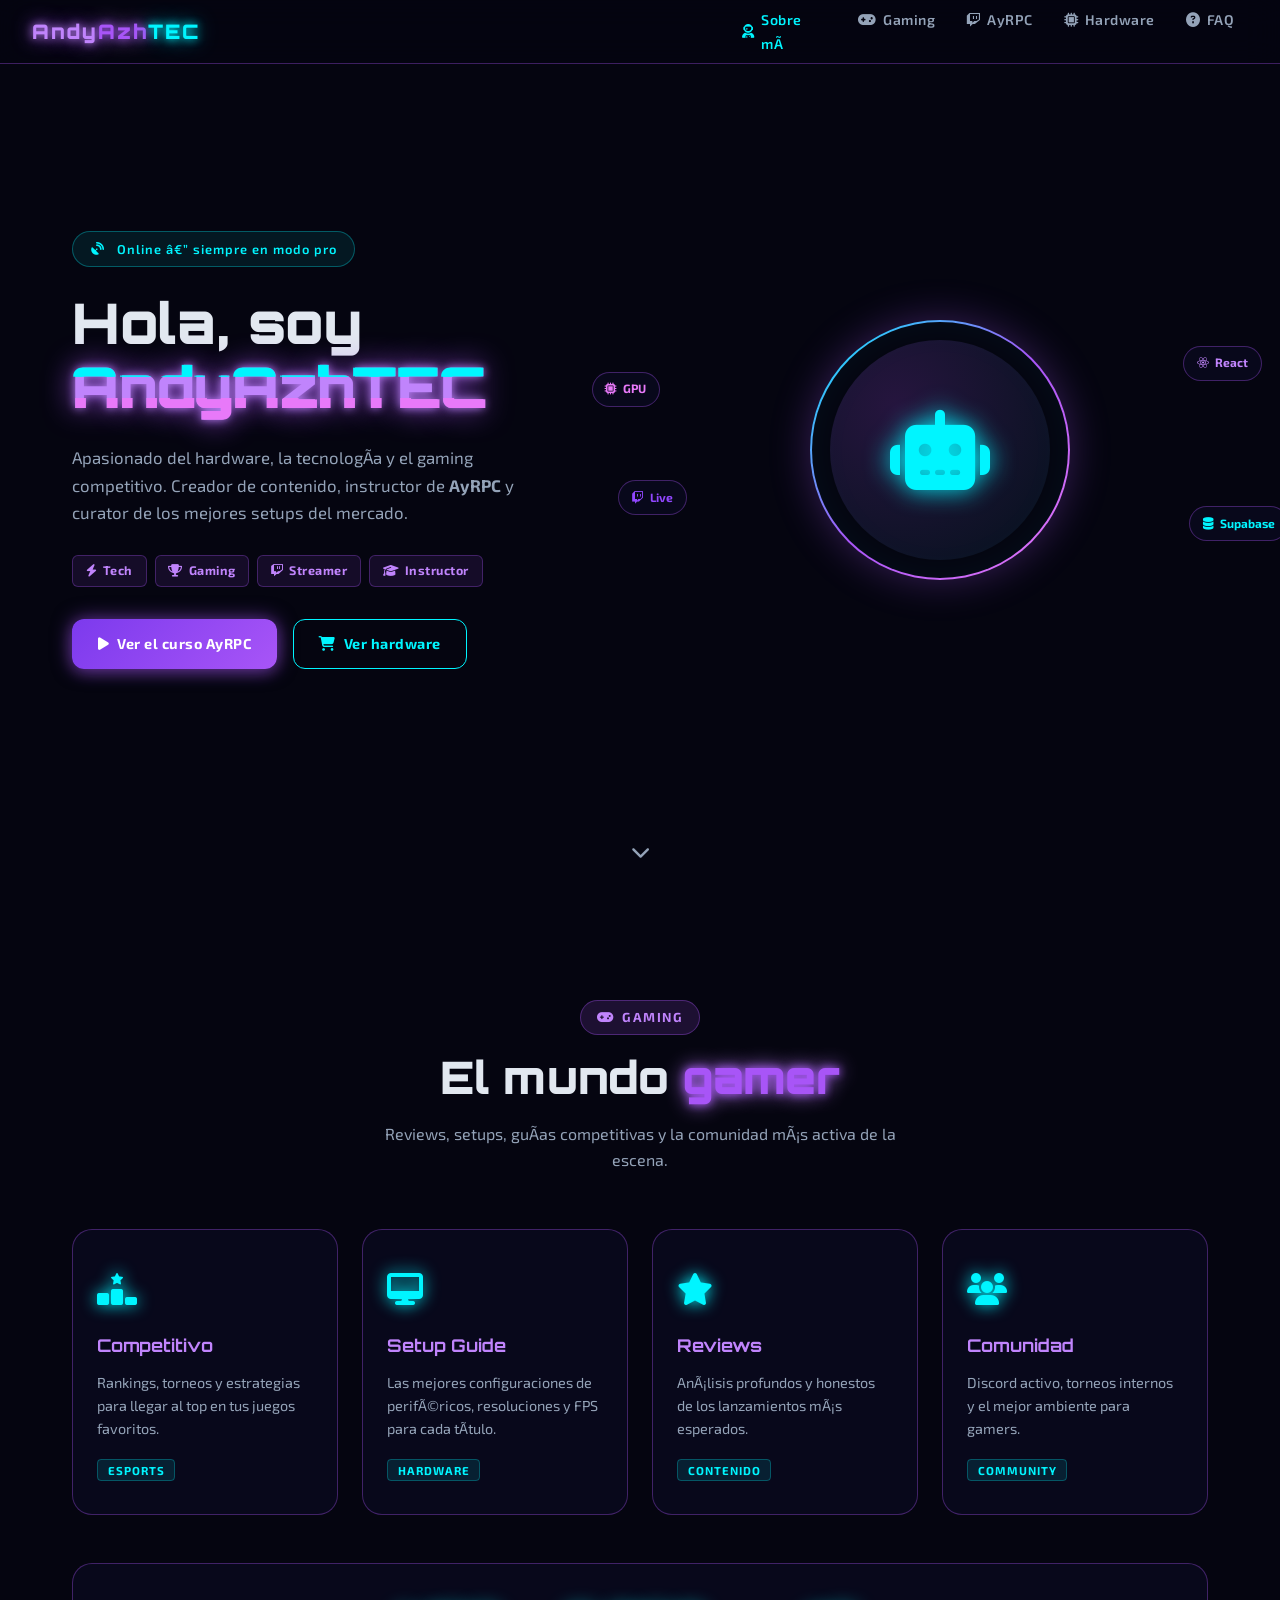
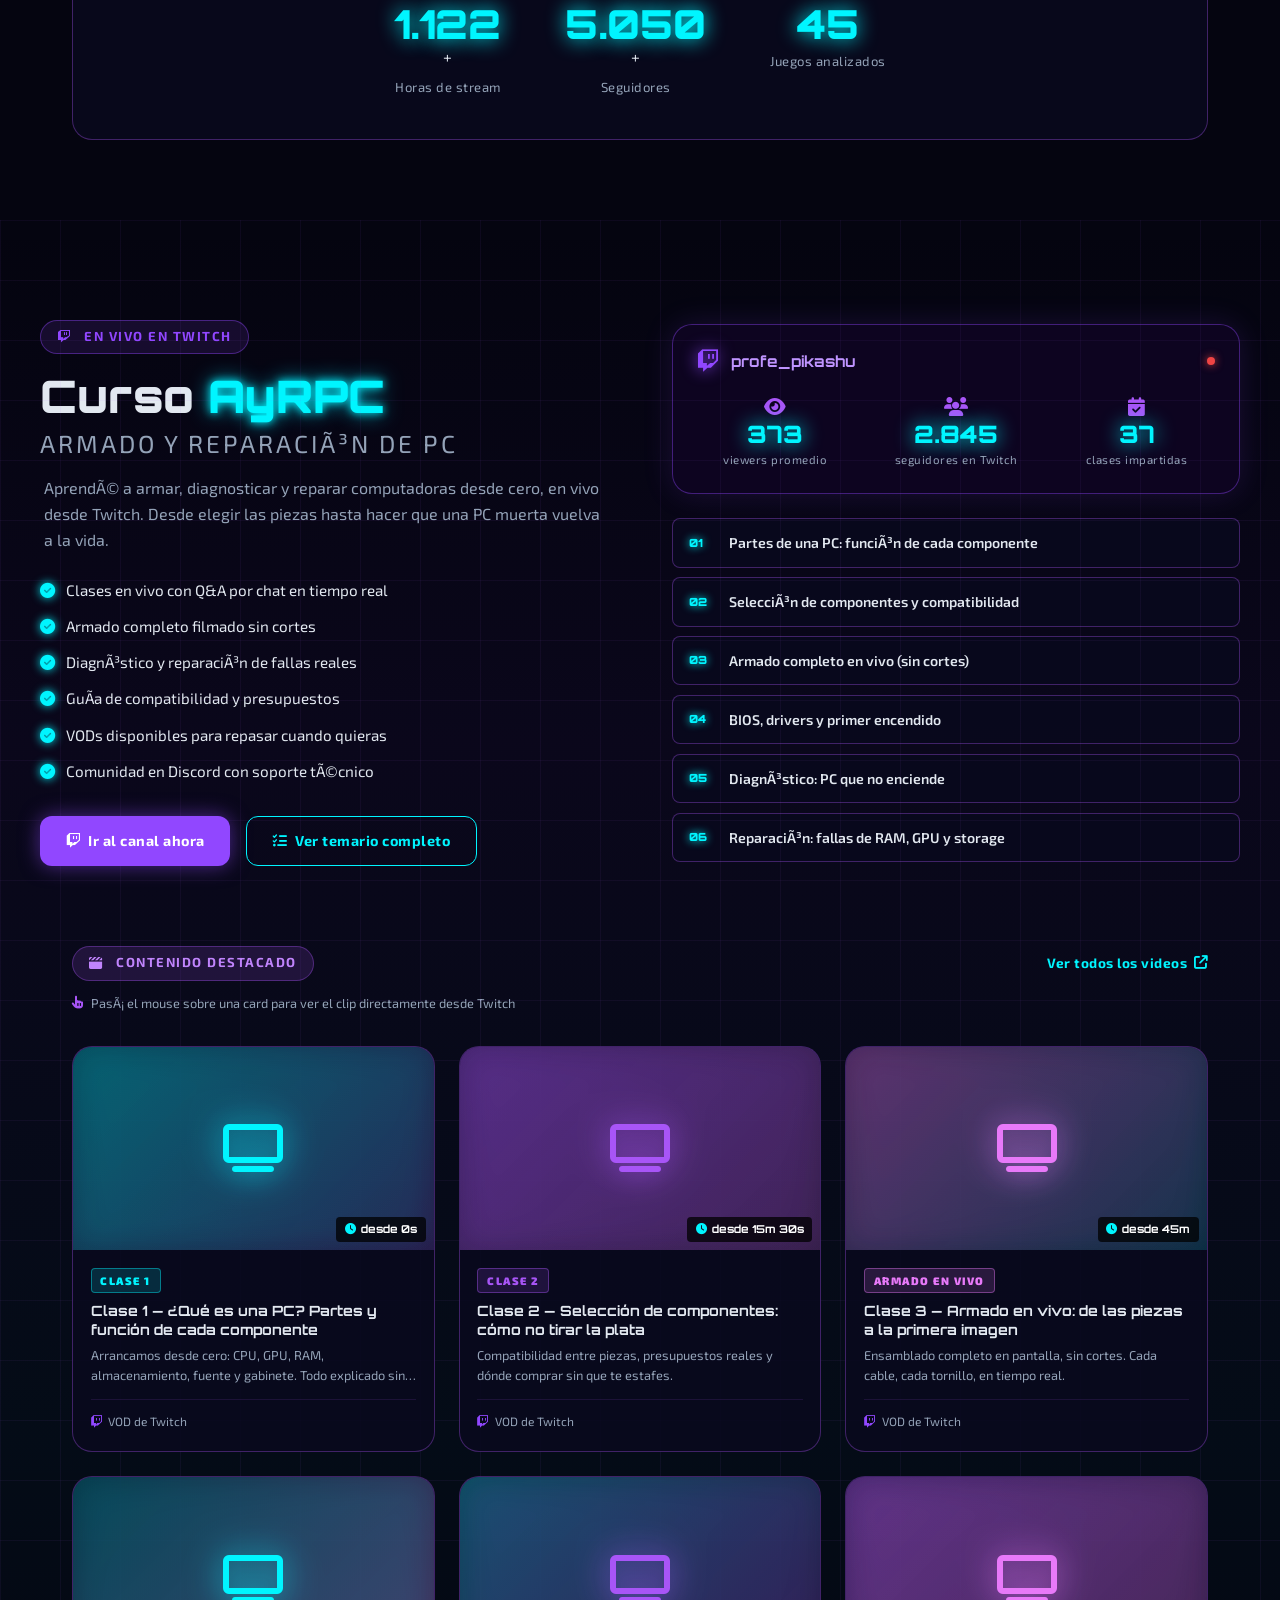
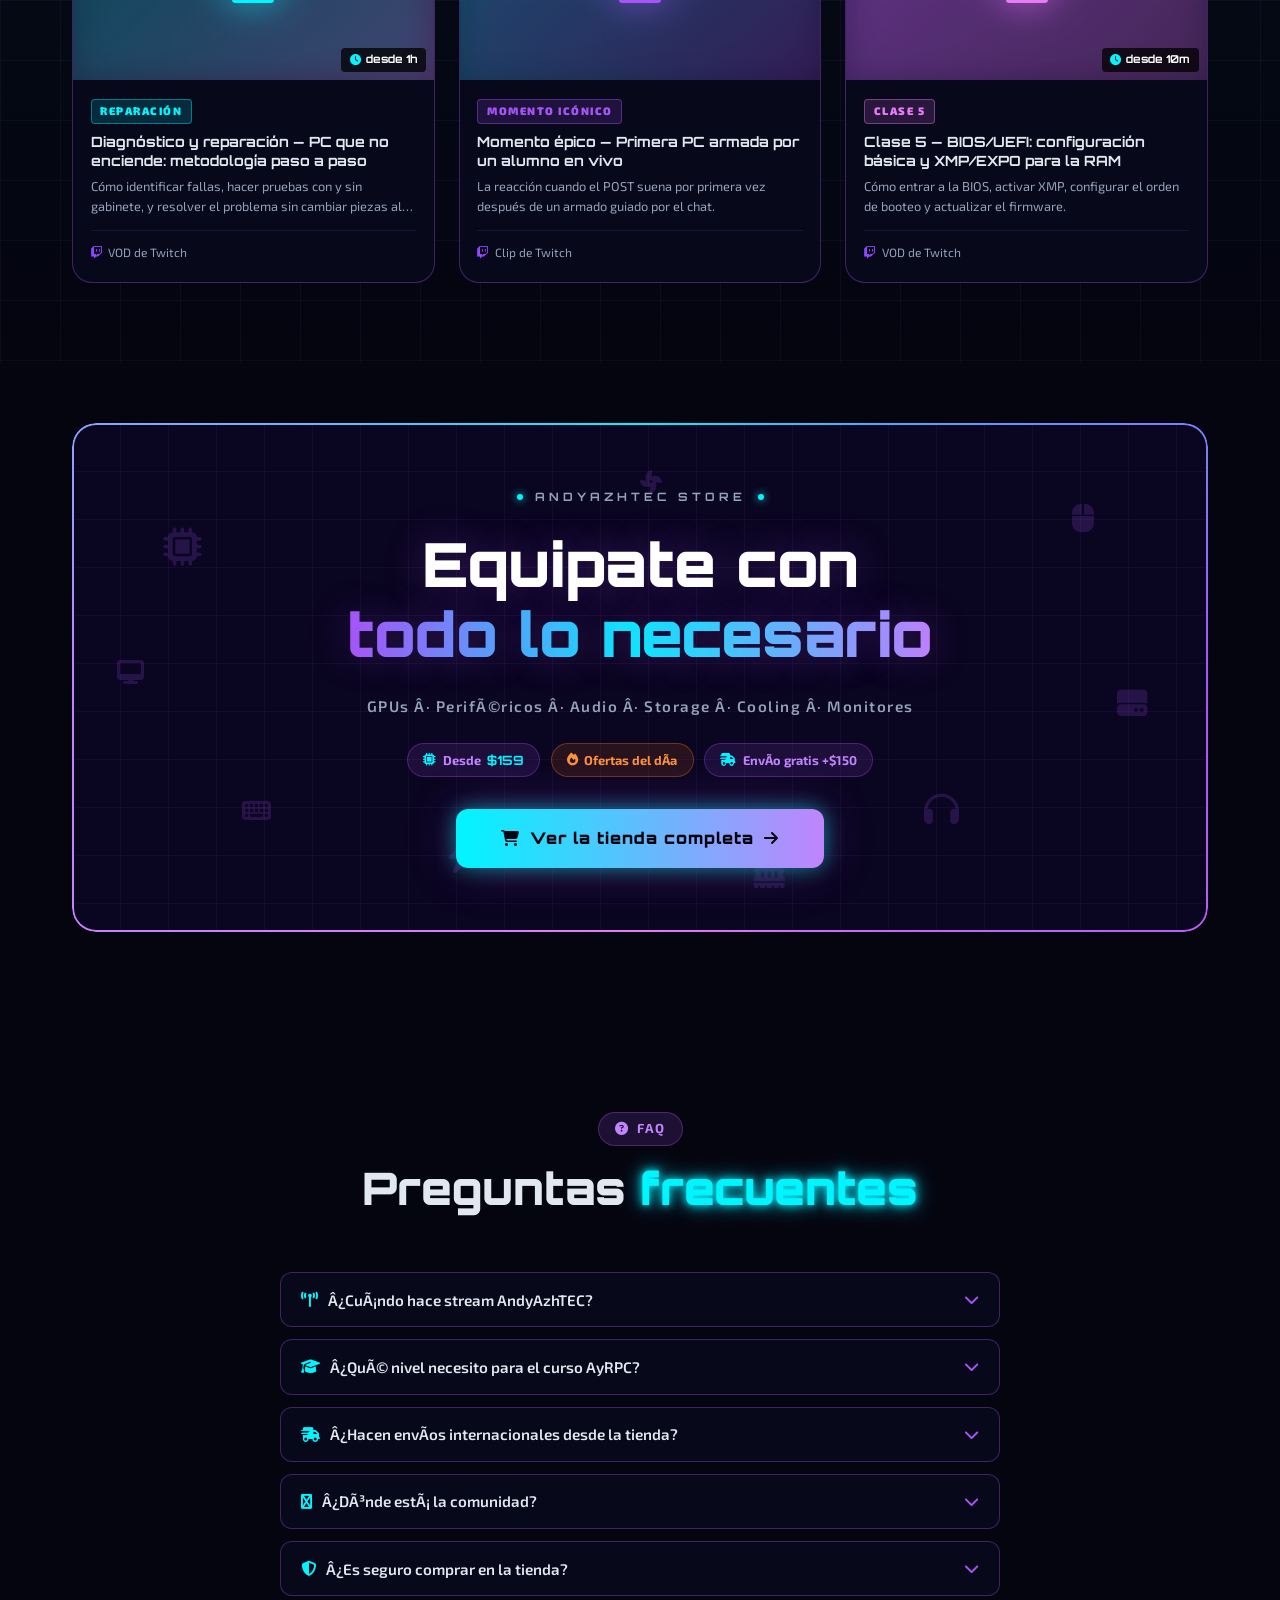
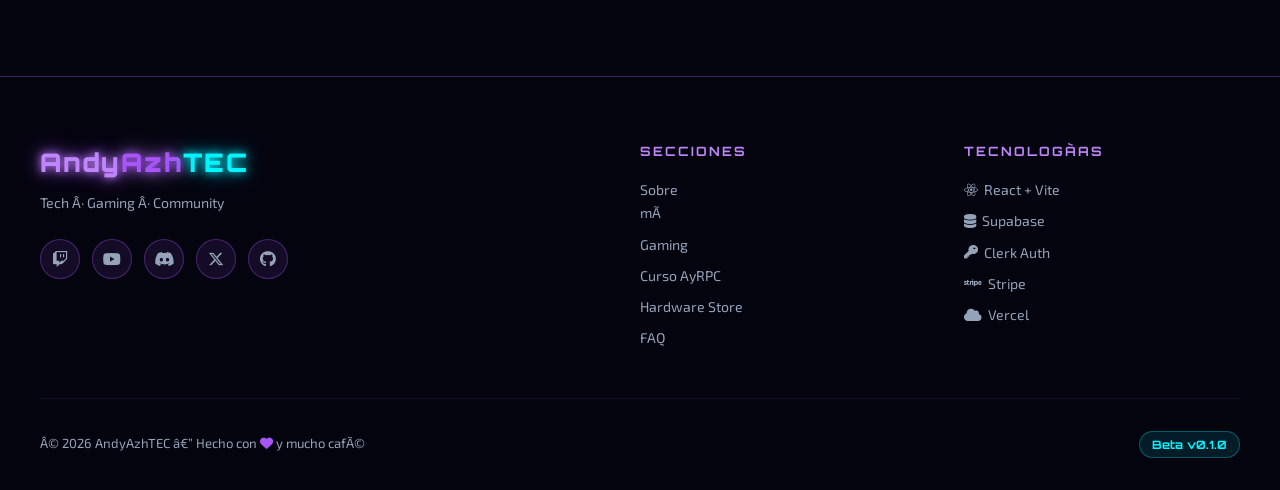
==== commit 4eacd737: "Conectar configuracion y analytics en la home" ====
--- a/index.html
+++ b/index.html
@@ -1,9 +1,9 @@
-<!DOCTYPE html>
+﻿<!DOCTYPE html>
 <html lang="es">
 <head>
   <meta charset="UTF-8" />
   <meta name="viewport" content="width=device-width, initial-scale=1.0" />
-  <title>AndyAzhTEC — Tech · Gaming · Community</title>
+  <title>AndyAzhTEC â€” Tech Â· Gaming Â· Community</title>
 
   <!-- Font Awesome 6 -->
   <link rel="stylesheet" href="https://cdnjs.cloudflare.com/ajax/libs/font-awesome/6.5.2/css/all.min.css" />
@@ -17,45 +17,45 @@
 </head>
 <body>
 
-  <!-- ═══════════════════════════════════════════
+  <!-- â•â•â•â•â•â•â•â•â•â•â•â•â•â•â•â•â•â•â•â•â•â•â•â•â•â•â•â•â•â•â•â•â•â•â•â•â•â•â•â•â•â•â•
        PARTICLES BACKGROUND
-  ═══════════════════════════════════════════ -->
+  â•â•â•â•â•â•â•â•â•â•â•â•â•â•â•â•â•â•â•â•â•â•â•â•â•â•â•â•â•â•â•â•â•â•â•â•â•â•â•â•â•â•â• -->
   <div id="particles-bg"></div>
 
-  <!-- ═══════════════════════════════════════════
+  <!-- â•â•â•â•â•â•â•â•â•â•â•â•â•â•â•â•â•â•â•â•â•â•â•â•â•â•â•â•â•â•â•â•â•â•â•â•â•â•â•â•â•â•â•
        NAVBAR
-  ═══════════════════════════════════════════ -->
+  â•â•â•â•â•â•â•â•â•â•â•â•â•â•â•â•â•â•â•â•â•â•â•â•â•â•â•â•â•â•â•â•â•â•â•â•â•â•â•â•â•â•â• -->
   <nav class="navbar" id="navbar">
     <div class="nav-brand">
       <span class="neon-text">Andy</span><span class="neon-violet">Azh</span><span class="neon-cyan">TEC</span>
     </div>
     <ul class="nav-links" id="navLinks">
-      <li><a href="#about"><i class="fa-solid fa-user-astronaut"></i> Sobre mí</a></li>
+      <li><a href="#about"><i class="fa-solid fa-user-astronaut"></i> Sobre mÃ­</a></li>
       <li><a href="#gaming"><i class="fa-solid fa-gamepad"></i> Gaming</a></li>
       <li><a href="#ayrpc"><i class="fa-brands fa-twitch"></i> AyRPC</a></li>
       <li><a href="#store"><i class="fa-solid fa-microchip"></i> Hardware</a></li>
       <li><a href="#faq"><i class="fa-solid fa-circle-question"></i> FAQ</a></li>
     </ul>
-    <button class="hamburger" id="hamburger" aria-label="Menú">
+    <button class="hamburger" id="hamburger" aria-label="MenÃº">
       <span></span><span></span><span></span>
     </button>
   </nav>
 
-  <!-- ═══════════════════════════════════════════
+  <!-- â•â•â•â•â•â•â•â•â•â•â•â•â•â•â•â•â•â•â•â•â•â•â•â•â•â•â•â•â•â•â•â•â•â•â•â•â•â•â•â•â•â•â•
        HERO / ABOUT SECTION
-  ═══════════════════════════════════════════ -->
+  â•â•â•â•â•â•â•â•â•â•â•â•â•â•â•â•â•â•â•â•â•â•â•â•â•â•â•â•â•â•â•â•â•â•â•â•â•â•â•â•â•â•â• -->
   <section id="about" class="section hero-section">
     <div class="hero-grid">
       <div class="hero-content">
         <div class="badge-pill">
-          <i class="fa-solid fa-satellite-dish"></i> &nbsp;Online — siempre en modo pro
+          <i class="fa-solid fa-satellite-dish"></i> &nbsp;Online â€” siempre en modo pro
         </div>
         <h1 class="hero-title">
           Hola, soy<br />
           <span class="glitch-text" data-text="AndyAzhTEC">AndyAzhTEC</span>
         </h1>
         <p class="hero-sub">
-          Apasionado del hardware, la tecnología y el gaming competitivo.
+          Apasionado del hardware, la tecnologÃ­a y el gaming competitivo.
           Creador de contenido, instructor de <strong>AyRPC</strong> y curator
           de los mejores setups del mercado.
         </p>
@@ -93,14 +93,14 @@
     </div>
   </section>
 
-  <!-- ═══════════════════════════════════════════
+  <!-- â•â•â•â•â•â•â•â•â•â•â•â•â•â•â•â•â•â•â•â•â•â•â•â•â•â•â•â•â•â•â•â•â•â•â•â•â•â•â•â•â•â•â•
        GAMING SECTION
-  ═══════════════════════════════════════════ -->
+  â•â•â•â•â•â•â•â•â•â•â•â•â•â•â•â•â•â•â•â•â•â•â•â•â•â•â•â•â•â•â•â•â•â•â•â•â•â•â•â•â•â•â• -->
   <section id="gaming" class="section gaming-section">
     <div class="section-header">
       <span class="section-label"><i class="fa-solid fa-gamepad"></i> Gaming</span>
       <h2 class="section-title">El mundo <span class="neon-violet">gamer</span></h2>
-      <p class="section-desc">Reviews, setups, guías competitivas y la comunidad más activa de la escena.</p>
+      <p class="section-desc">Reviews, setups, guÃ­as competitivas y la comunidad mÃ¡s activa de la escena.</p>
     </div>
     <div class="cards-grid">
       <div class="card card-glow" data-delay="0">
@@ -112,13 +112,13 @@
       <div class="card card-glow" data-delay="100">
         <div class="card-icon"><i class="fa-solid fa-desktop"></i></div>
         <h3>Setup Guide</h3>
-        <p>Las mejores configuraciones de periféricos, resoluciones y FPS para cada título.</p>
+        <p>Las mejores configuraciones de perifÃ©ricos, resoluciones y FPS para cada tÃ­tulo.</p>
         <span class="card-tag">Hardware</span>
       </div>
       <div class="card card-glow" data-delay="200">
         <div class="card-icon"><i class="fa-solid fa-star"></i></div>
         <h3>Reviews</h3>
-        <p>Análisis profundos y honestos de los lanzamientos más esperados.</p>
+        <p>AnÃ¡lisis profundos y honestos de los lanzamientos mÃ¡s esperados.</p>
         <span class="card-tag">Contenido</span>
       </div>
       <div class="card card-glow" data-delay="300">
@@ -144,13 +144,13 @@
     </div>
   </section>
 
-  <!-- ═══════════════════════════════════════════
-       AYRPC COURSE SECTION — Armado y Reparación de PC
-  ═══════════════════════════════════════════ -->
+  <!-- â•â•â•â•â•â•â•â•â•â•â•â•â•â•â•â•â•â•â•â•â•â•â•â•â•â•â•â•â•â•â•â•â•â•â•â•â•â•â•â•â•â•â•
+       AYRPC COURSE SECTION â€” Armado y ReparaciÃ³n de PC
+  â•â•â•â•â•â•â•â•â•â•â•â•â•â•â•â•â•â•â•â•â•â•â•â•â•â•â•â•â•â•â•â•â•â•â•â•â•â•â•â•â•â•â• -->
   <section id="ayrpc" class="section ayrpc-section">
     <div class="ayrpc-bg-grid"></div>
 
-    <!-- ── Encabezado del curso ── -->
+    <!-- â”€â”€ Encabezado del curso â”€â”€ -->
     <div class="section-inner">
       <div class="ayrpc-content">
         <span class="section-label live-badge">
@@ -158,20 +158,20 @@
         </span>
         <h2 class="section-title">
           Curso <span class="neon-cyan">AyRPC</span>
-          <span class="ayrpc-subtitle">Armado y Reparación de PC</span>
+          <span class="ayrpc-subtitle">Armado y ReparaciÃ³n de PC</span>
         </h2>
         <p class="section-desc">
-          Aprendé a armar, diagnosticar y reparar computadoras desde cero,
+          AprendÃ© a armar, diagnosticar y reparar computadoras desde cero,
           en vivo desde Twitch. Desde elegir las piezas hasta hacer que
           una PC muerta vuelva a la vida.
         </p>
         <ul class="ayrpc-features">
           <li><i class="fa-solid fa-check-circle"></i> Clases en vivo con Q&amp;A por chat en tiempo real</li>
           <li><i class="fa-solid fa-check-circle"></i> Armado completo filmado sin cortes</li>
-          <li><i class="fa-solid fa-check-circle"></i> Diagnóstico y reparación de fallas reales</li>
-          <li><i class="fa-solid fa-check-circle"></i> Guía de compatibilidad y presupuestos</li>
+          <li><i class="fa-solid fa-check-circle"></i> DiagnÃ³stico y reparaciÃ³n de fallas reales</li>
+          <li><i class="fa-solid fa-check-circle"></i> GuÃ­a de compatibilidad y presupuestos</li>
           <li><i class="fa-solid fa-check-circle"></i> VODs disponibles para repasar cuando quieras</li>
-          <li><i class="fa-solid fa-check-circle"></i> Comunidad en Discord con soporte técnico</li>
+          <li><i class="fa-solid fa-check-circle"></i> Comunidad en Discord con soporte tÃ©cnico</li>
         </ul>
         <div class="ayrpc-cta">
           <a href="https://www.twitch.tv/profe_pikashu" target="_blank" rel="noopener" class="btn btn-twitch">
@@ -209,17 +209,17 @@
           </div>
         </div>
         <div class="module-list">
-          <div class="module"><span class="mod-num">01</span> Partes de una PC: función de cada componente</div>
-          <div class="module"><span class="mod-num">02</span> Selección de componentes y compatibilidad</div>
+          <div class="module"><span class="mod-num">01</span> Partes de una PC: funciÃ³n de cada componente</div>
+          <div class="module"><span class="mod-num">02</span> SelecciÃ³n de componentes y compatibilidad</div>
           <div class="module"><span class="mod-num">03</span> Armado completo en vivo (sin cortes)</div>
           <div class="module"><span class="mod-num">04</span> BIOS, drivers y primer encendido</div>
-          <div class="module"><span class="mod-num">05</span> Diagnóstico: PC que no enciende</div>
-          <div class="module"><span class="mod-num">06</span> Reparación: fallas de RAM, GPU y storage</div>
-        </div>
-      </div>
-    </div>
-
-    <!-- ── Video Showcase ── -->
+          <div class="module"><span class="mod-num">05</span> DiagnÃ³stico: PC que no enciende</div>
+          <div class="module"><span class="mod-num">06</span> ReparaciÃ³n: fallas de RAM, GPU y storage</div>
+        </div>
+      </div>
+    </div>
+
+    <!-- â”€â”€ Video Showcase â”€â”€ -->
     <div class="video-showcase">
       <div class="video-showcase-header">
         <span class="section-label" style="margin-bottom:0">
@@ -231,13 +231,13 @@
       </div>
       <p class="video-showcase-hint">
         <i class="fa-solid fa-hand-pointer"></i>
-        Pasá el mouse sobre una card para ver el clip directamente desde Twitch
+        PasÃ¡ el mouse sobre una card para ver el clip directamente desde Twitch
       </p>
-      <!-- Las cards se generan dinámicamente desde video-config.js -->
+      <!-- Las cards se generan dinÃ¡micamente desde video-config.js -->
       <div class="video-cards-grid" id="videoCardsGrid"></div>
     </div>
 
-    <!-- ── Portal de video expandido (se llena por JS) ── -->
+    <!-- â”€â”€ Portal de video expandido (se llena por JS) â”€â”€ -->
     <div class="video-portal-overlay" id="videoPortalOverlay" onclick="VideoShowcase.close()"></div>
     <div class="video-portal" id="videoPortal">
       <div class="video-portal-inner">
@@ -252,9 +252,9 @@
 
   </section>
 
-  <!-- ═══════════════════════════════════════════
-       STORE AD CARD — Guiño publicitario
-  ═══════════════════════════════════════════ -->
+  <!-- â•â•â•â•â•â•â•â•â•â•â•â•â•â•â•â•â•â•â•â•â•â•â•â•â•â•â•â•â•â•â•â•â•â•â•â•â•â•â•â•â•â•â•
+       STORE AD CARD â€” GuiÃ±o publicitario
+  â•â•â•â•â•â•â•â•â•â•â•â•â•â•â•â•â•â•â•â•â•â•â•â•â•â•â•â•â•â•â•â•â•â•â•â•â•â•â•â•â•â•â• -->
   <section id="store" class="store-ad-section">
     <a href="store.html" class="store-ad-card" id="storeAdCard" aria-label="Ir a la tienda">
 
@@ -262,7 +262,7 @@
       <div class="sad-bg-grid"></div>
       <div class="sad-scanline"></div>
 
-      <!-- Íconos flotantes de hardware -->
+      <!-- Ãconos flotantes de hardware -->
       <div class="sad-floaters" aria-hidden="true">
         <span class="sad-float" style="--x:8%;--y:18%;--s:2.4rem;--d:0s;--dur:5.2s"><i class="fa-solid fa-microchip"></i></span>
         <span class="sad-float" style="--x:88%;--y:14%;--s:1.8rem;--d:0.7s;--dur:4.6s"><i class="fa-solid fa-computer-mouse"></i></span>
@@ -292,13 +292,13 @@
         </h2>
 
         <p class="sad-sub">
-          GPUs · Periféricos · Audio · Storage · Cooling · Monitores
+          GPUs Â· PerifÃ©ricos Â· Audio Â· Storage Â· Cooling Â· Monitores
         </p>
 
         <div class="sad-prices">
           <span class="sad-price-chip"><i class="fa-solid fa-microchip"></i> Desde <strong>$159</strong></span>
-          <span class="sad-price-chip sad-price-chip--hot"><i class="fa-solid fa-fire"></i> Ofertas del día</span>
-          <span class="sad-price-chip"><i class="fa-solid fa-truck-fast"></i> Envío gratis +$150</span>
+          <span class="sad-price-chip sad-price-chip--hot"><i class="fa-solid fa-fire"></i> Ofertas del dÃ­a</span>
+          <span class="sad-price-chip"><i class="fa-solid fa-truck-fast"></i> EnvÃ­o gratis +$150</span>
         </div>
 
         <div class="sad-cta-wrap">
@@ -313,9 +313,9 @@
     </a>
   </section>
 
-  <!-- ═══════════════════════════════════════════
+  <!-- â•â•â•â•â•â•â•â•â•â•â•â•â•â•â•â•â•â•â•â•â•â•â•â•â•â•â•â•â•â•â•â•â•â•â•â•â•â•â•â•â•â•â•
        FAQ SECTION
-  ═══════════════════════════════════════════ -->
+  â•â•â•â•â•â•â•â•â•â•â•â•â•â•â•â•â•â•â•â•â•â•â•â•â•â•â•â•â•â•â•â•â•â•â•â•â•â•â•â•â•â•â• -->
   <section id="faq" class="section faq-section">
     <div class="section-header">
       <span class="section-label"><i class="fa-solid fa-circle-question"></i> FAQ</span>
@@ -324,62 +324,62 @@
     <div class="faq-list">
       <div class="faq-item">
         <button class="faq-question">
-          <span><i class="fa-solid fa-broadcast-tower"></i> ¿Cuándo hace stream AndyAzhTEC?</span>
+          <span><i class="fa-solid fa-broadcast-tower"></i> Â¿CuÃ¡ndo hace stream AndyAzhTEC?</span>
           <i class="fa-solid fa-chevron-down faq-icon"></i>
         </button>
         <div class="faq-answer">
-          <p>Los streams son Lunes, Miércoles y Viernes de 20:00 a 23:00 (UTC-3). Los sábados hay sesiones especiales del curso AyRPC en vivo con duración extendida.</p>
+          <p>Los streams son Lunes, MiÃ©rcoles y Viernes de 20:00 a 23:00 (UTC-3). Los sÃ¡bados hay sesiones especiales del curso AyRPC en vivo con duraciÃ³n extendida.</p>
         </div>
       </div>
       <div class="faq-item">
         <button class="faq-question">
-          <span><i class="fa-solid fa-graduation-cap"></i> ¿Qué nivel necesito para el curso AyRPC?</span>
+          <span><i class="fa-solid fa-graduation-cap"></i> Â¿QuÃ© nivel necesito para el curso AyRPC?</span>
           <i class="fa-solid fa-chevron-down faq-icon"></i>
         </button>
         <div class="faq-answer">
-          <p>El curso asume conocimientos básicos de programación (cualquier lenguaje). Se trabaja principalmente con Go y Node.js, pero el foco está en los conceptos de RPC y comunicación entre servicios.</p>
+          <p>El curso asume conocimientos bÃ¡sicos de programaciÃ³n (cualquier lenguaje). Se trabaja principalmente con Go y Node.js, pero el foco estÃ¡ en los conceptos de RPC y comunicaciÃ³n entre servicios.</p>
         </div>
       </div>
       <div class="faq-item">
         <button class="faq-question">
-          <span><i class="fa-solid fa-truck-fast"></i> ¿Hacen envíos internacionales desde la tienda?</span>
+          <span><i class="fa-solid fa-truck-fast"></i> Â¿Hacen envÃ­os internacionales desde la tienda?</span>
           <i class="fa-solid fa-chevron-down faq-icon"></i>
         </button>
         <div class="faq-answer">
-          <p>Por el momento la tienda opera como vitrina de recomendaciones con links a tiendas oficiales. El sistema de carrito completo con checkout estará disponible en la v1.0 con integración a Stripe y envíos internacionales.</p>
+          <p>Por el momento la tienda opera como vitrina de recomendaciones con links a tiendas oficiales. El sistema de carrito completo con checkout estarÃ¡ disponible en la v1.0 con integraciÃ³n a Stripe y envÃ­os internacionales.</p>
         </div>
       </div>
       <div class="faq-item">
         <button class="faq-question">
-          <span><i class="fa-solid fa-discord"></i> ¿Dónde está la comunidad?</span>
+          <span><i class="fa-solid fa-discord"></i> Â¿DÃ³nde estÃ¡ la comunidad?</span>
           <i class="fa-solid fa-chevron-down faq-icon"></i>
         </button>
         <div class="faq-answer">
-          <p>Toda la comunidad está centralizada en el servidor de Discord de AndyAzhTEC, con canales separados para gaming, tecnología, el curso AyRPC y soporte de compras.</p>
+          <p>Toda la comunidad estÃ¡ centralizada en el servidor de Discord de AndyAzhTEC, con canales separados para gaming, tecnologÃ­a, el curso AyRPC y soporte de compras.</p>
         </div>
       </div>
       <div class="faq-item">
         <button class="faq-question">
-          <span><i class="fa-solid fa-shield-halved"></i> ¿Es seguro comprar en la tienda?</span>
+          <span><i class="fa-solid fa-shield-halved"></i> Â¿Es seguro comprar en la tienda?</span>
           <i class="fa-solid fa-chevron-down faq-icon"></i>
         </button>
         <div class="faq-answer">
-          <p>Sí. La autenticación usa Clerk y los pagos están procesados por Stripe con cifrado end-to-end. Nunca almacenamos datos de tarjetas. La base de datos (Supabase) tiene políticas RLS activas para cada usuario.</p>
+          <p>SÃ­. La autenticaciÃ³n usa Clerk y los pagos estÃ¡n procesados por Stripe con cifrado end-to-end. Nunca almacenamos datos de tarjetas. La base de datos (Supabase) tiene polÃ­ticas RLS activas para cada usuario.</p>
         </div>
       </div>
     </div>
   </section>
 
-  <!-- ═══════════════════════════════════════════
+  <!-- â•â•â•â•â•â•â•â•â•â•â•â•â•â•â•â•â•â•â•â•â•â•â•â•â•â•â•â•â•â•â•â•â•â•â•â•â•â•â•â•â•â•â•
        FOOTER
-  ═══════════════════════════════════════════ -->
+  â•â•â•â•â•â•â•â•â•â•â•â•â•â•â•â•â•â•â•â•â•â•â•â•â•â•â•â•â•â•â•â•â•â•â•â•â•â•â•â•â•â•â• -->
   <footer class="footer">
     <div class="footer-grid">
       <div class="footer-brand">
         <div class="nav-brand" style="font-size:1.6rem">
           <span class="neon-text">Andy</span><span class="neon-violet">Azh</span><span class="neon-cyan">TEC</span>
         </div>
-        <p>Tech · Gaming · Community</p>
+        <p>Tech Â· Gaming Â· Community</p>
         <div class="social-links">
           <a href="#" aria-label="Twitch"><i class="fa-brands fa-twitch"></i></a>
           <a href="#" aria-label="YouTube"><i class="fa-brands fa-youtube"></i></a>
@@ -391,7 +391,7 @@
       <div class="footer-links">
         <h4>Secciones</h4>
         <ul>
-          <li><a href="#about">Sobre mí</a></li>
+          <li><a href="#about">Sobre mÃ­</a></li>
           <li><a href="#gaming">Gaming</a></li>
           <li><a href="#ayrpc">Curso AyRPC</a></li>
           <li><a href="#store">Hardware Store</a></li>
@@ -399,7 +399,7 @@
         </ul>
       </div>
       <div class="footer-links">
-        <h4>Tecnologías</h4>
+        <h4>TecnologÃ­as</h4>
         <ul>
           <li><i class="fa-brands fa-react"></i> React + Vite</li>
           <li><i class="fa-solid fa-database"></i> Supabase</li>
@@ -410,12 +410,15 @@
       </div>
     </div>
     <div class="footer-bottom">
-      <p>© 2026 AndyAzhTEC — Hecho con <i class="fa-solid fa-heart" style="color:#a855f7"></i> y mucho café</p>
+      <p>Â© 2026 AndyAzhTEC â€” Hecho con <i class="fa-solid fa-heart" style="color:#a855f7"></i> y mucho cafÃ©</p>
       <p class="version-badge">Beta v0.1.0</p>
     </div>
   </footer>
 
+  <script src="js/site-config.js"></script>
   <script src="js/video-config.js"></script>
   <script src="js/main.js"></script>
+  <script src="js/analytics.js"></script>
 </body>
 </html>
+
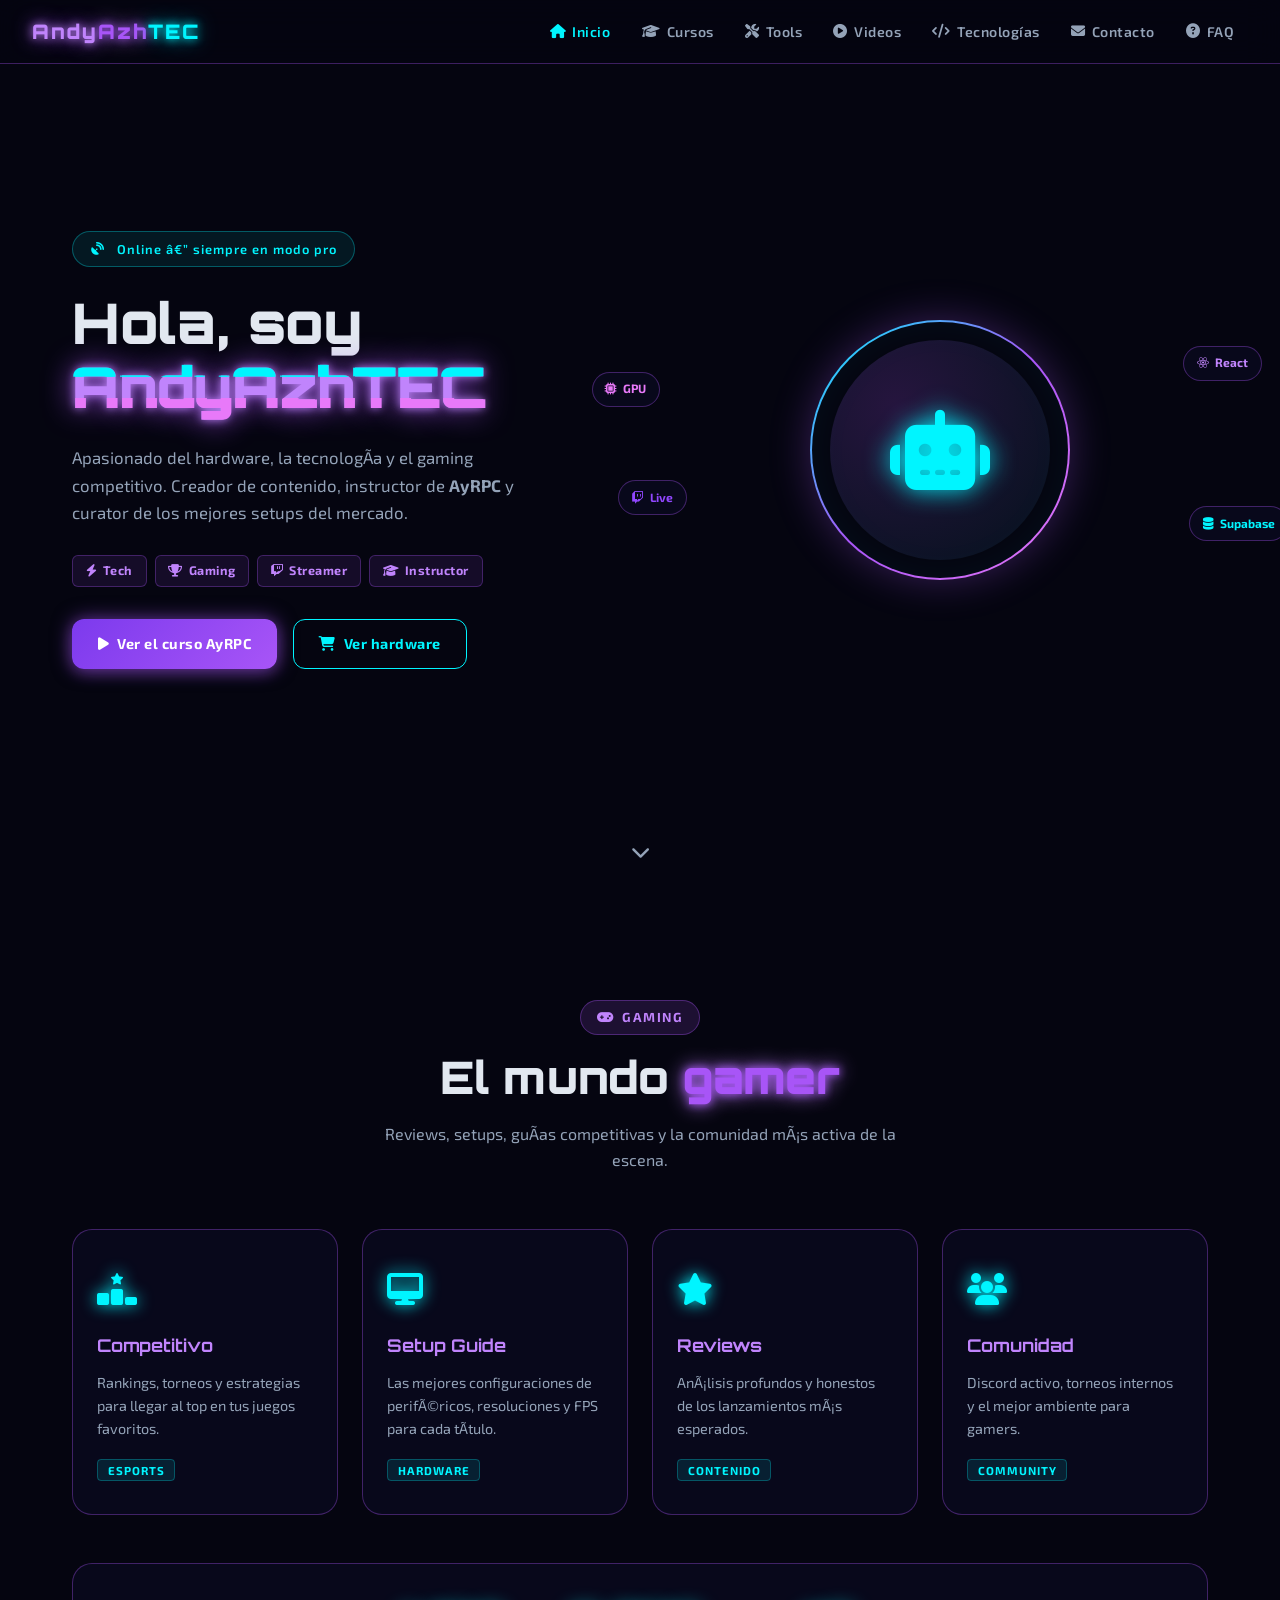
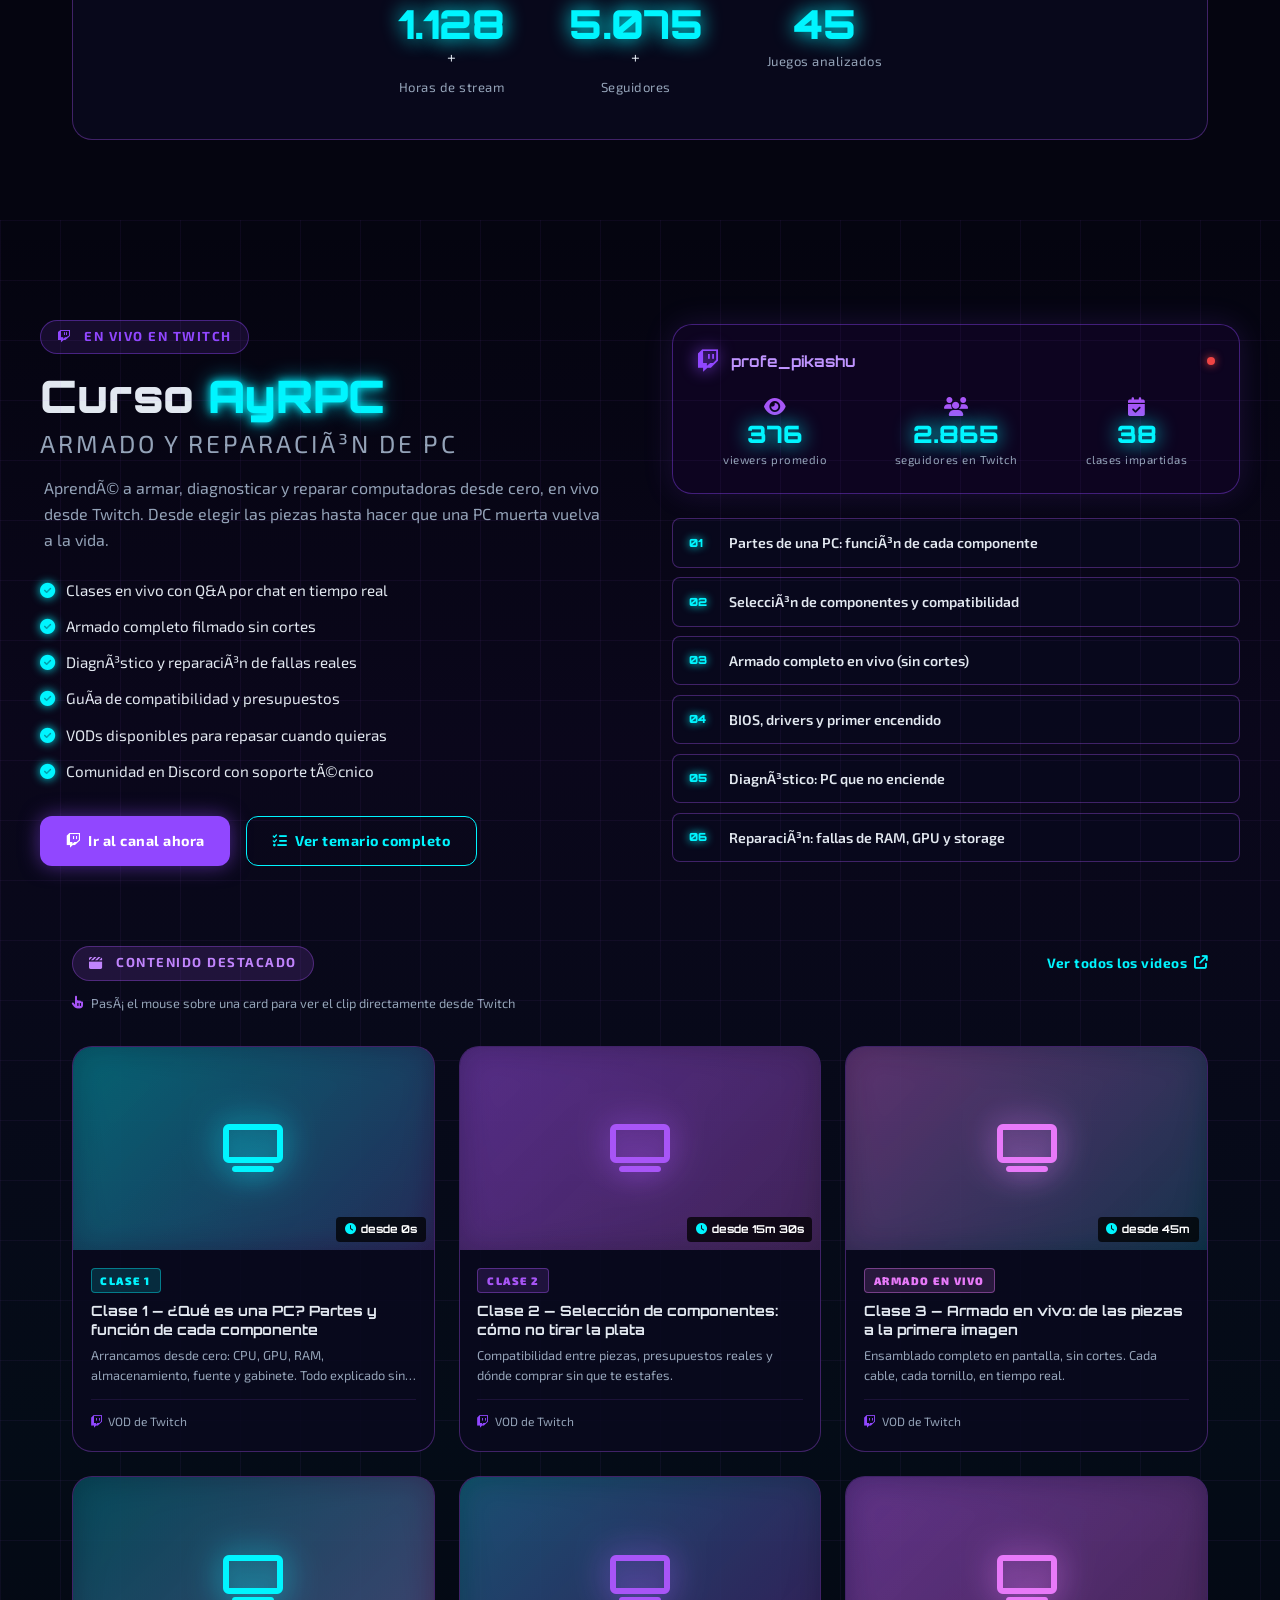
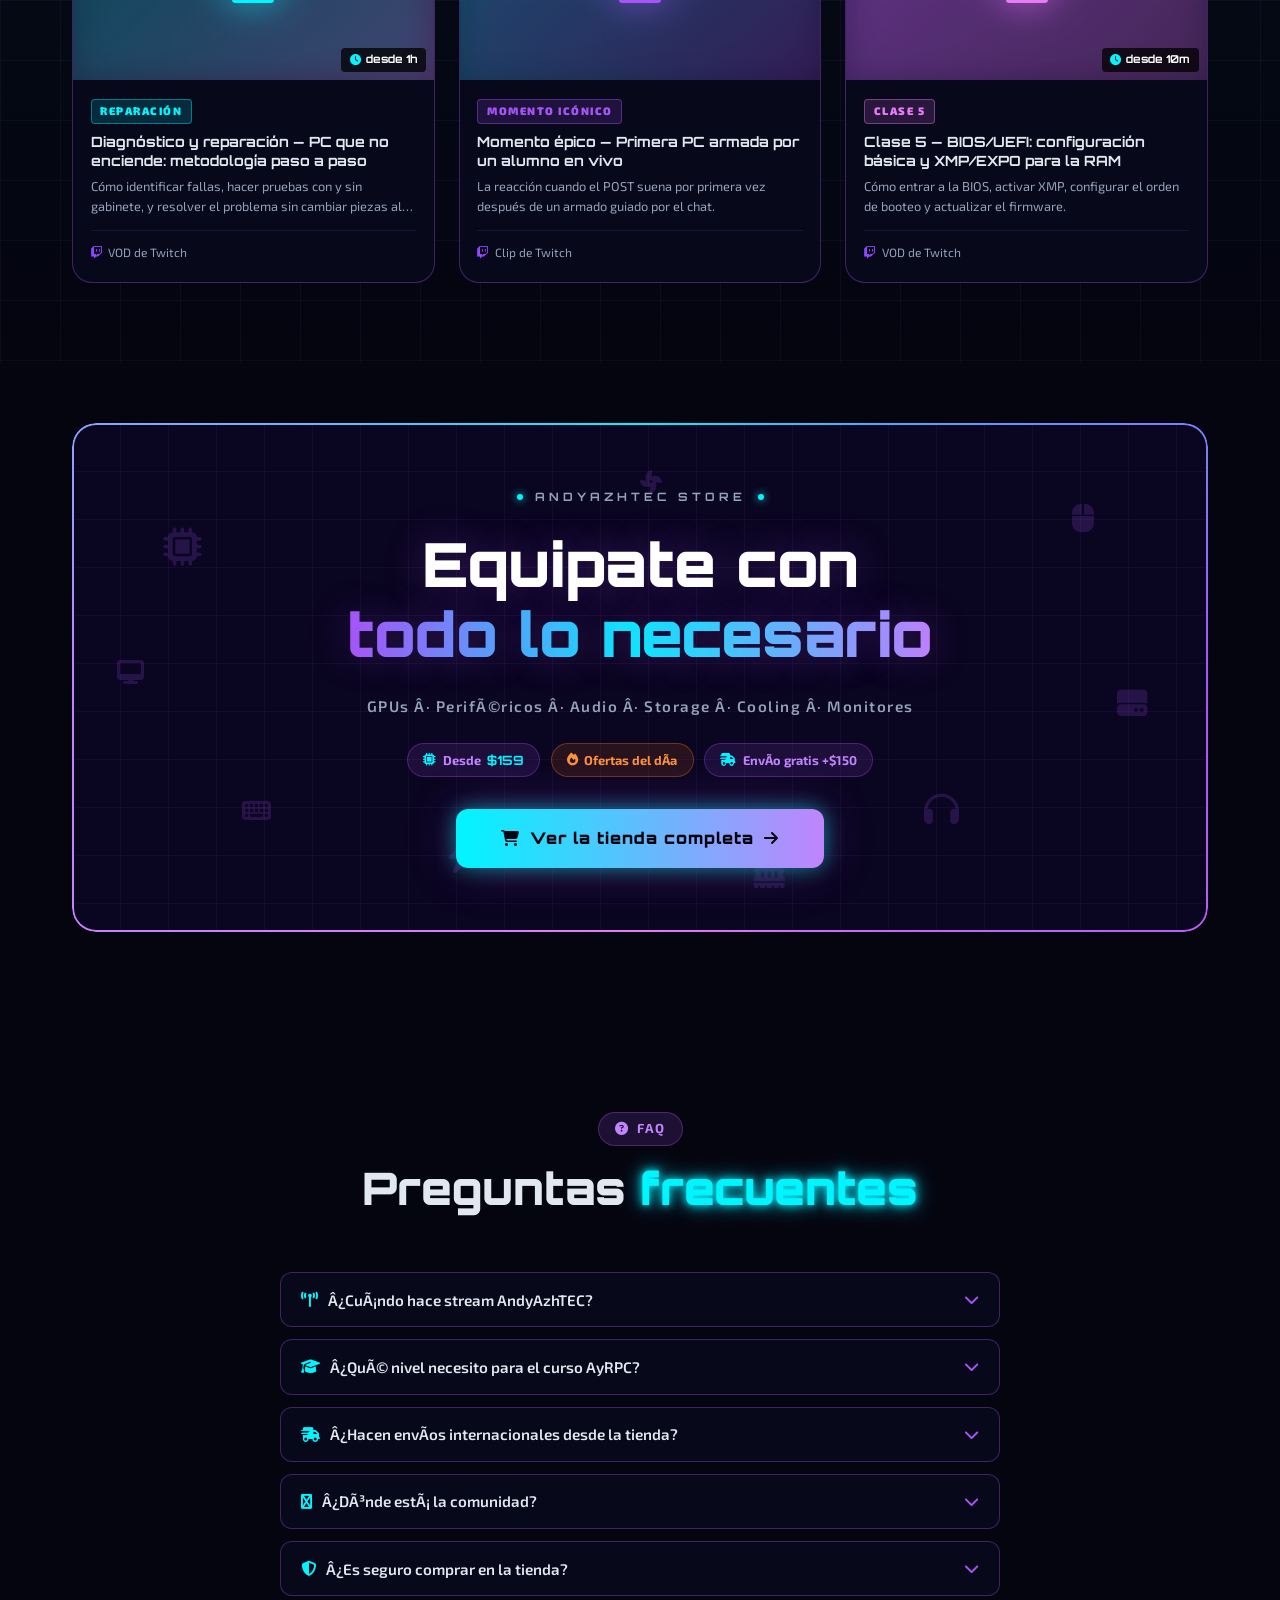
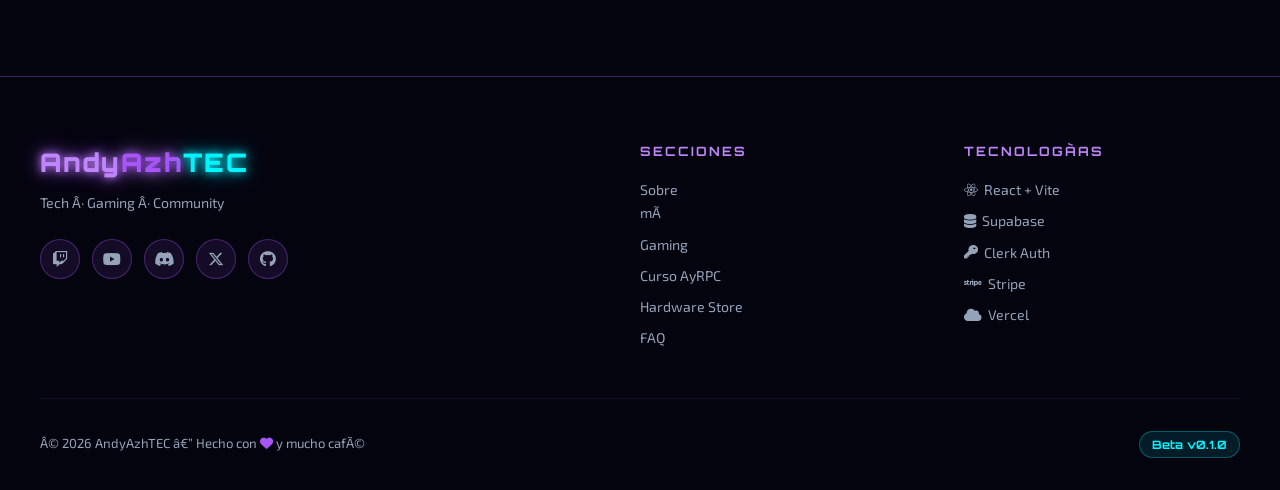
==== commit 8bce0584: "Actualizar navbar para nueva estructura publica" ====
--- a/index.html
+++ b/index.html
@@ -30,11 +30,13 @@
       <span class="neon-text">Andy</span><span class="neon-violet">Azh</span><span class="neon-cyan">TEC</span>
     </div>
     <ul class="nav-links" id="navLinks">
-      <li><a href="#about"><i class="fa-solid fa-user-astronaut"></i> Sobre mÃ­</a></li>
-      <li><a href="#gaming"><i class="fa-solid fa-gamepad"></i> Gaming</a></li>
-      <li><a href="#ayrpc"><i class="fa-brands fa-twitch"></i> AyRPC</a></li>
-      <li><a href="#store"><i class="fa-solid fa-microchip"></i> Hardware</a></li>
-      <li><a href="#faq"><i class="fa-solid fa-circle-question"></i> FAQ</a></li>
+      <li><a href="#about" data-track="nav_inicio"><i class="fa-solid fa-house"></i> Inicio</a></li>
+      <li><a href="#ayrpc" data-track="nav_cursos"><i class="fa-solid fa-graduation-cap"></i> Cursos</a></li>
+      <li><a href="#tools" data-track="nav_tools"><i class="fa-solid fa-screwdriver-wrench"></i> Tools</a></li>
+      <li><a href="#videos" data-track="nav_videos"><i class="fa-solid fa-circle-play"></i> Videos</a></li>
+      <li><a href="#tech" data-track="nav_tecnologias"><i class="fa-solid fa-code"></i> Tecnologías</a></li>
+      <li><a href="#contact" data-track="nav_contacto"><i class="fa-solid fa-envelope"></i> Contacto</a></li>
+      <li><a href="#faq" data-track="nav_faq"><i class="fa-solid fa-circle-question"></i> FAQ</a></li>
     </ul>
     <button class="hamburger" id="hamburger" aria-label="MenÃº">
       <span></span><span></span><span></span>
@@ -422,3 +424,4 @@
 </body>
 </html>
 
+
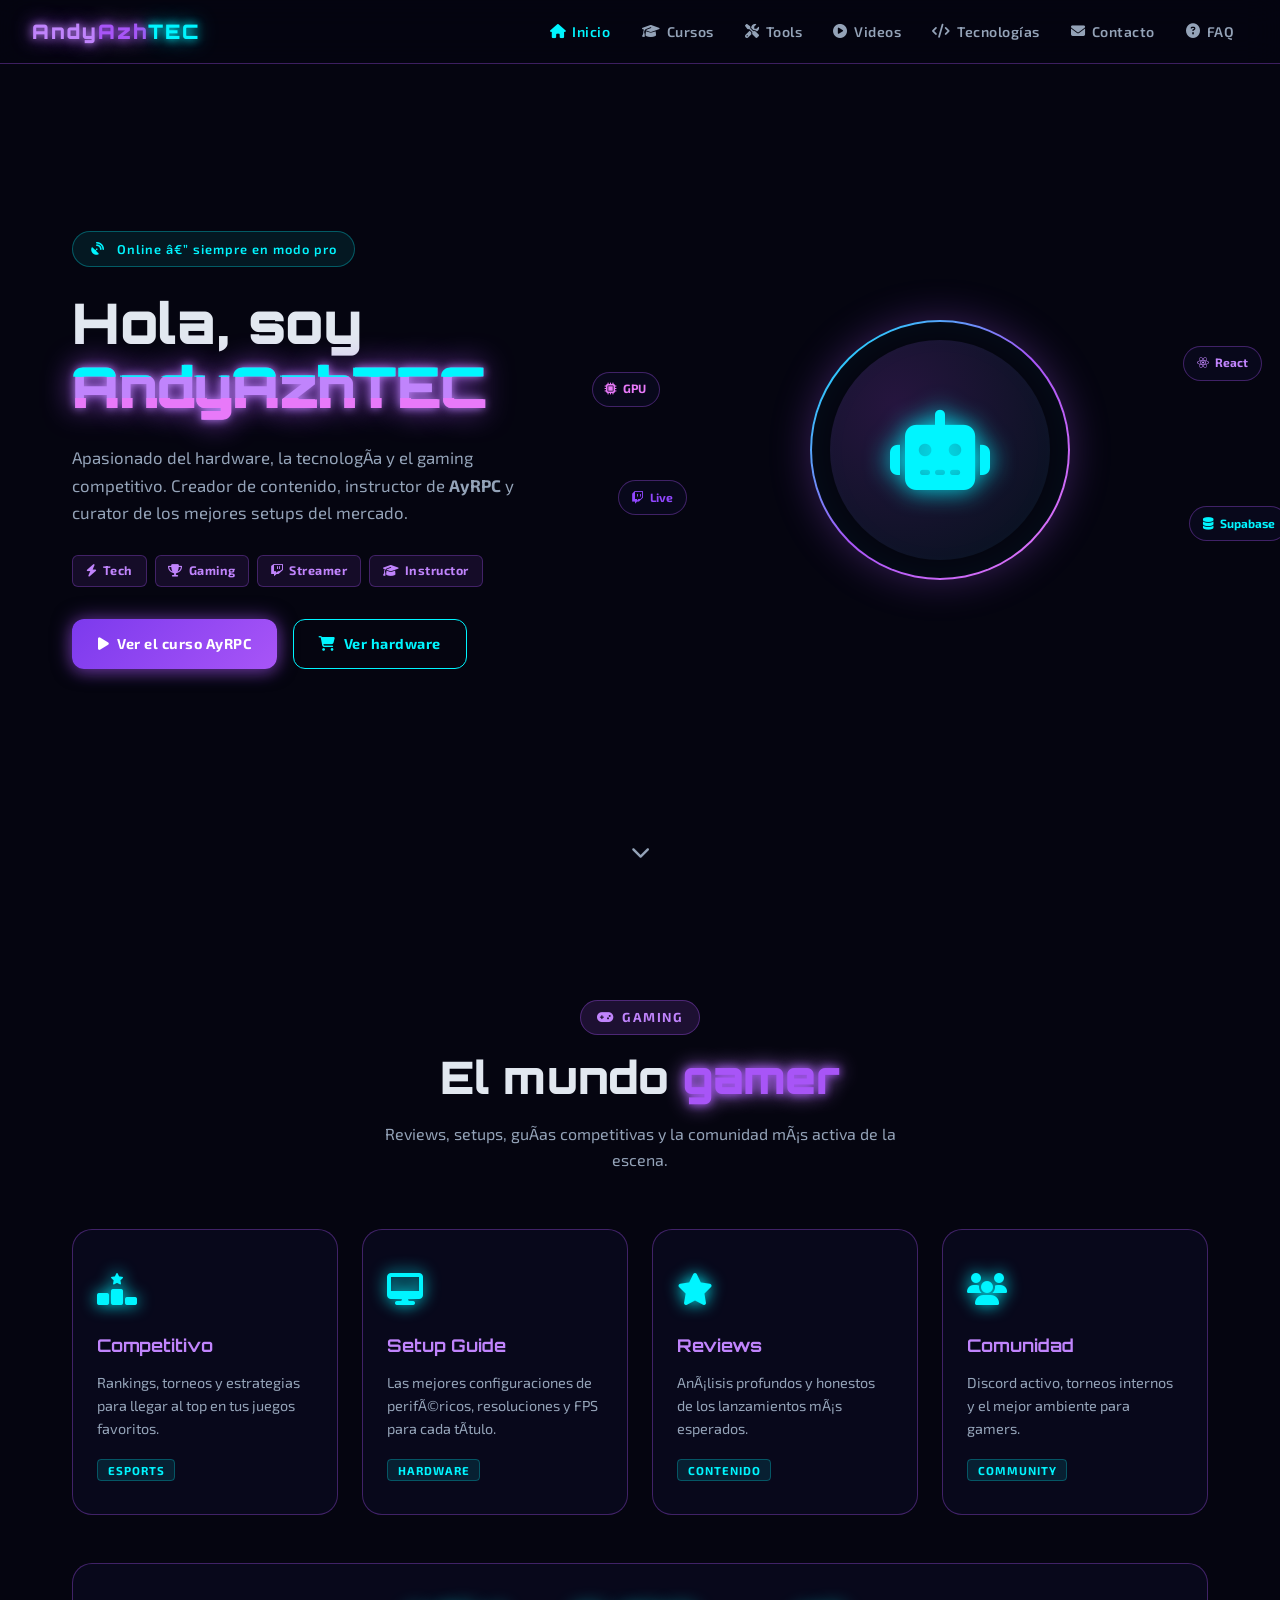
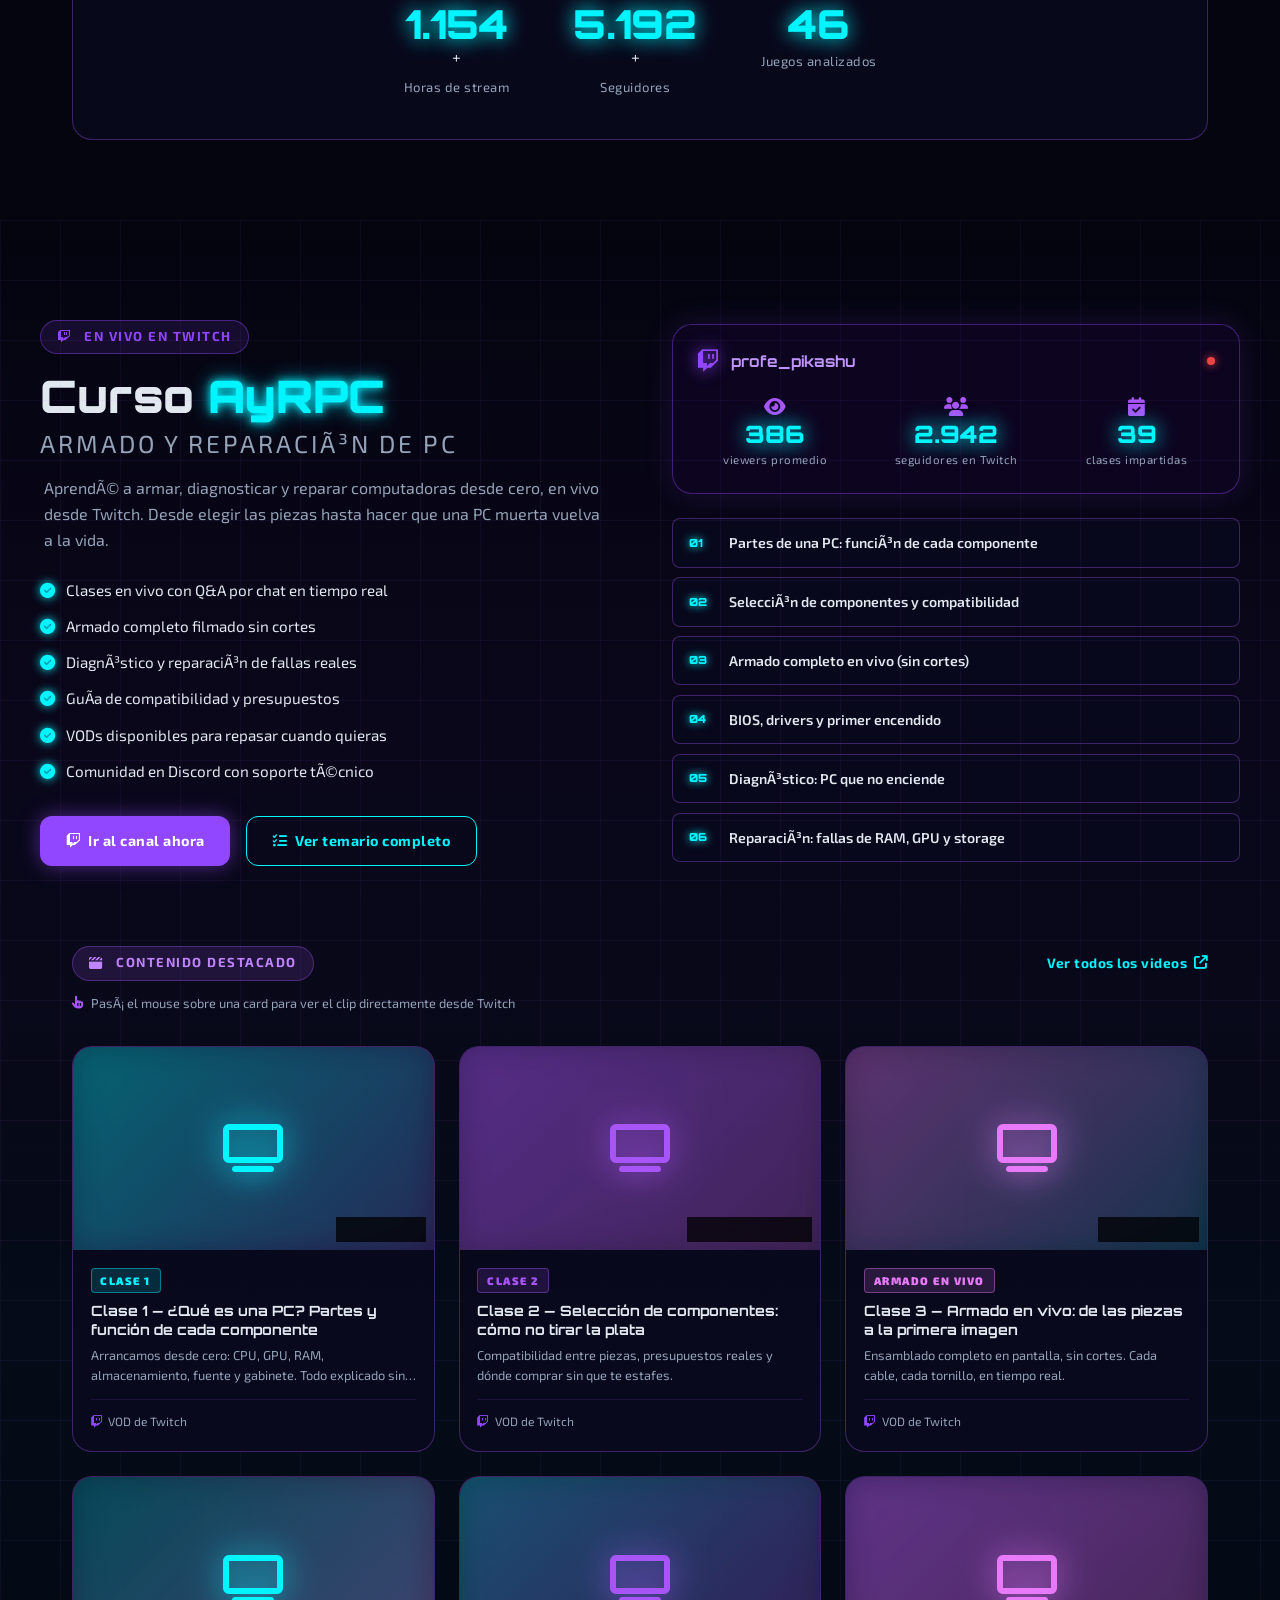
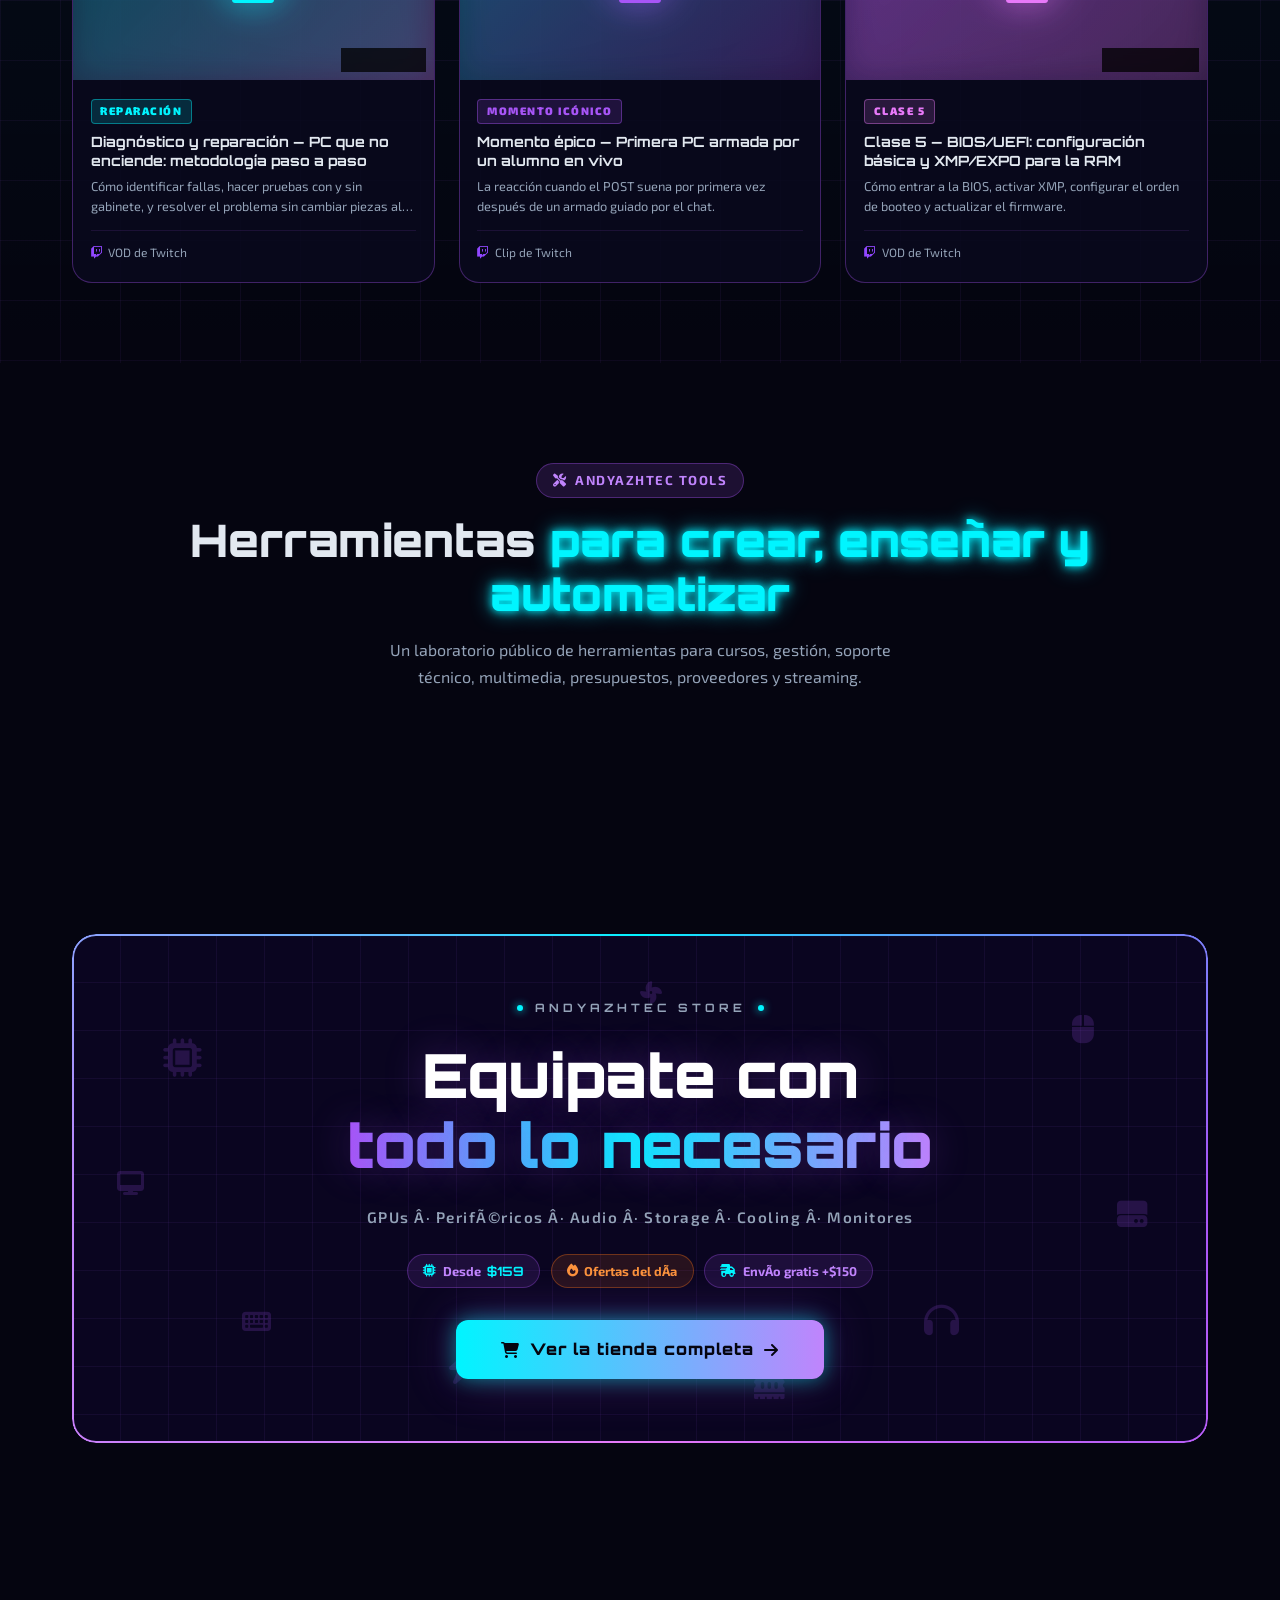
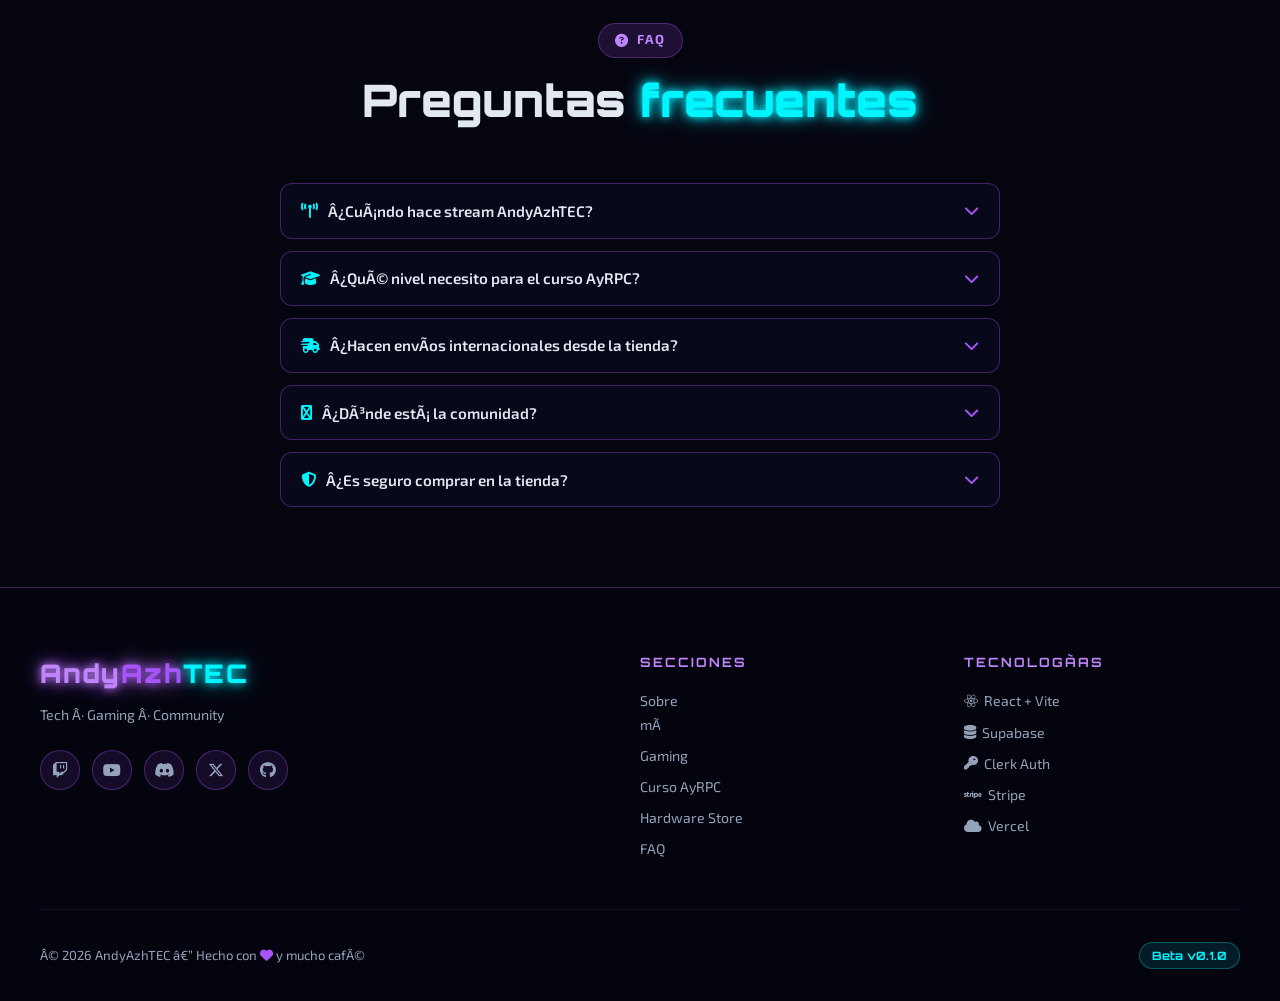
==== commit 27c7a0ff: "Agregar seccion Tools en la home publica" ====
--- a/index.html
+++ b/index.html
@@ -257,6 +257,22 @@
   <!-- â•â•â•â•â•â•â•â•â•â•â•â•â•â•â•â•â•â•â•â•â•â•â•â•â•â•â•â•â•â•â•â•â•â•â•â•â•â•â•â•â•â•â•
        STORE AD CARD â€” GuiÃ±o publicitario
   â•â•â•â•â•â•â•â•â•â•â•â•â•â•â•â•â•â•â•â•â•â•â•â•â•â•â•â•â•â•â•â•â•â•â•â•â•â•â•â•â•â•â• -->
+
+  <!-- TOOLS SECTION -->
+  <section id="tools" class="section tools-section">
+    <div class="section-header">
+      <span class="section-label"><i class="fa-solid fa-screwdriver-wrench"></i> AndyAzhTEC Tools</span>
+      <h2 class="section-title">Herramientas <span class="neon-cyan">para crear, enseñar y automatizar</span></h2>
+      <p class="section-desc">
+        Un laboratorio público de herramientas para cursos, gestión, soporte técnico, multimedia,
+        presupuestos, proveedores y streaming.
+      </p>
+    </div>
+
+    <div class="cards-grid tools-grid" id="toolsGrid">
+      <!-- Las tools se generan dinámicamente desde site-config.js -->
+    </div>
+  </section>
   <section id="store" class="store-ad-section">
     <a href="store.html" class="store-ad-card" id="storeAdCard" aria-label="Ir a la tienda">
 
@@ -425,3 +441,4 @@
 </html>
 
 
+
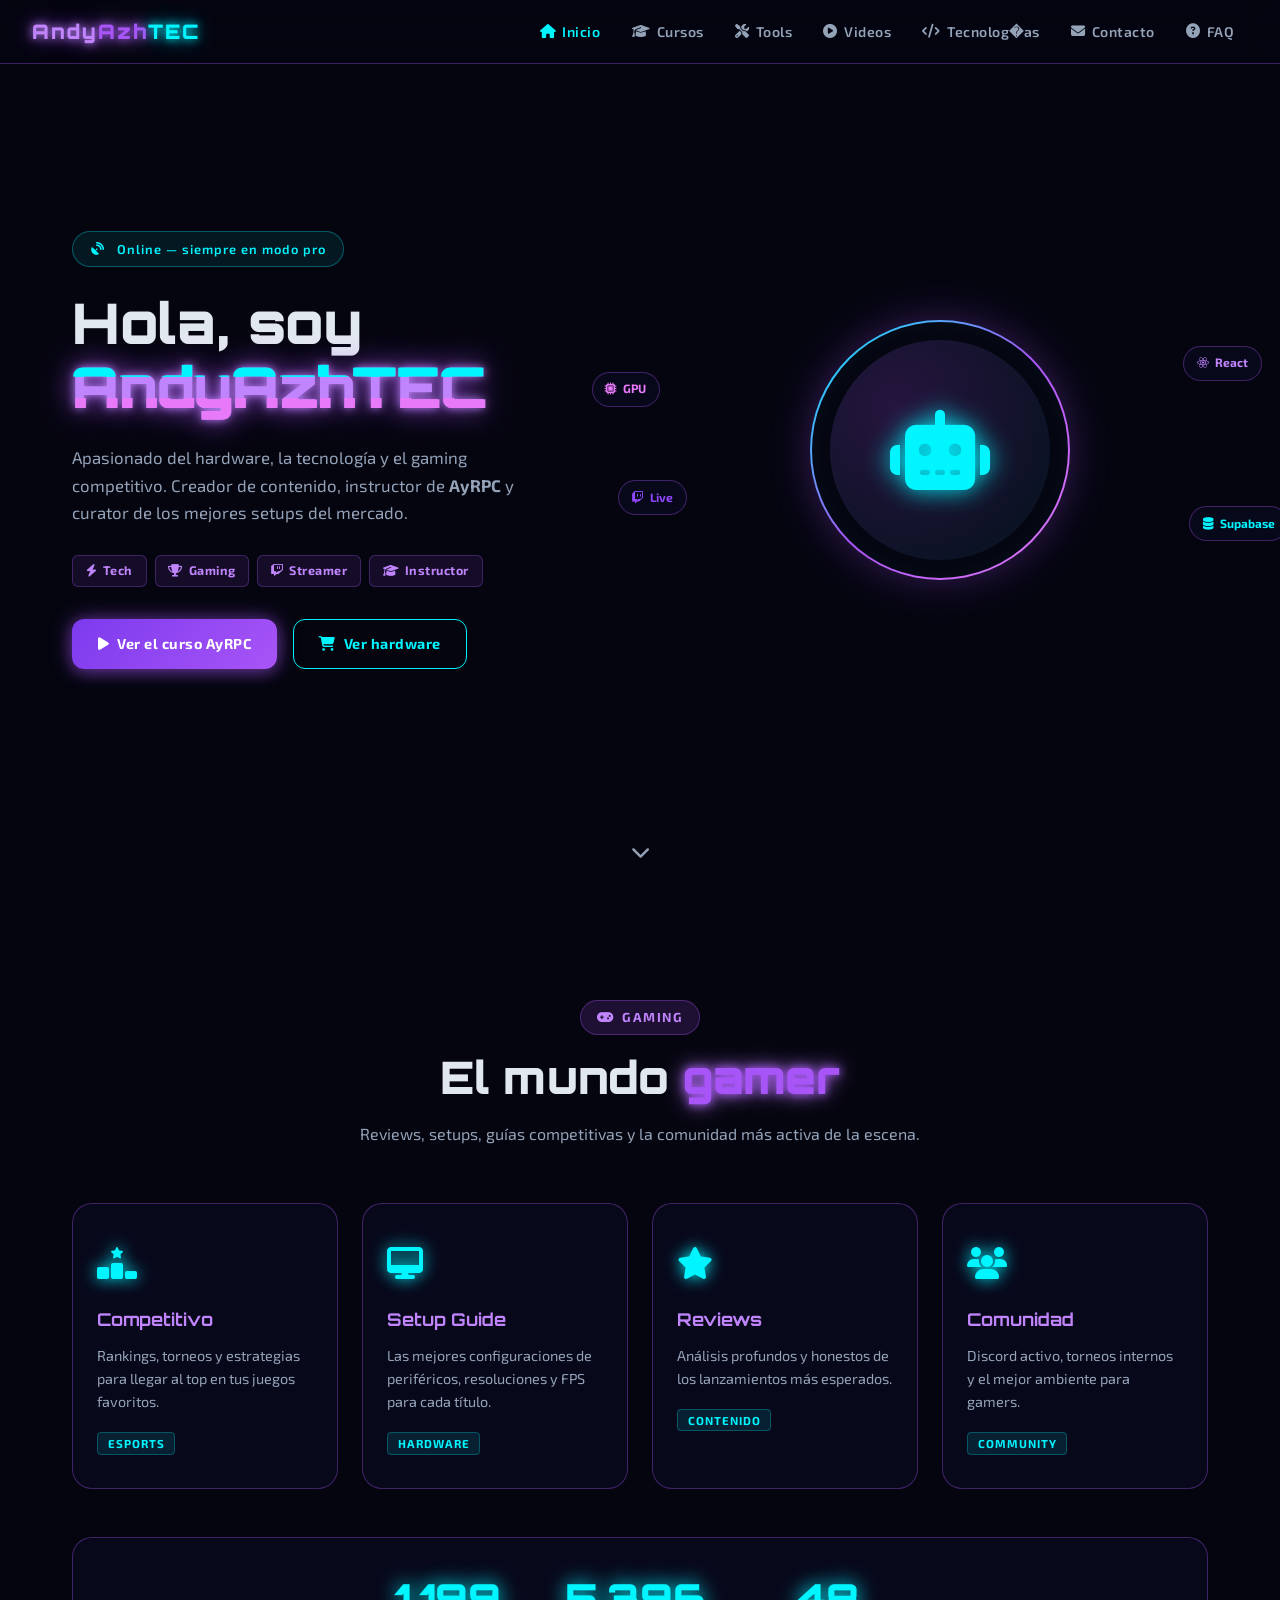
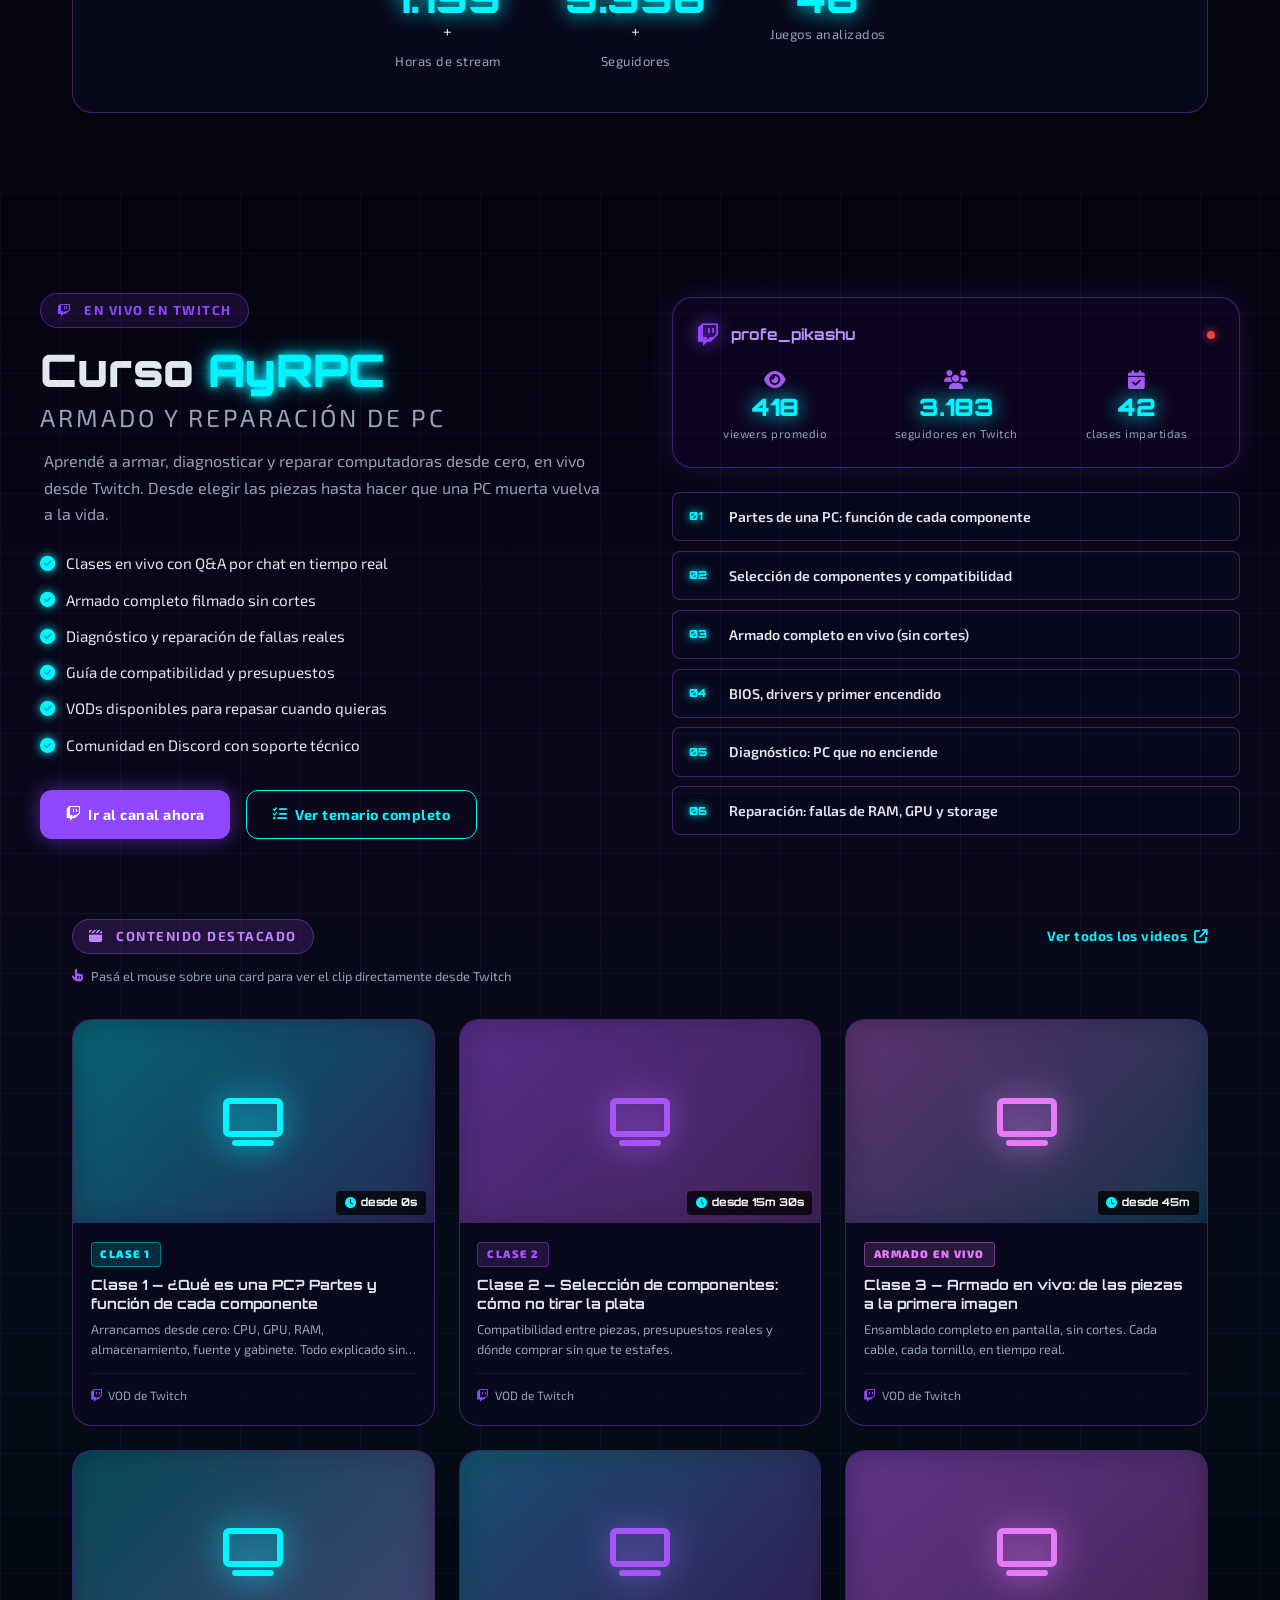
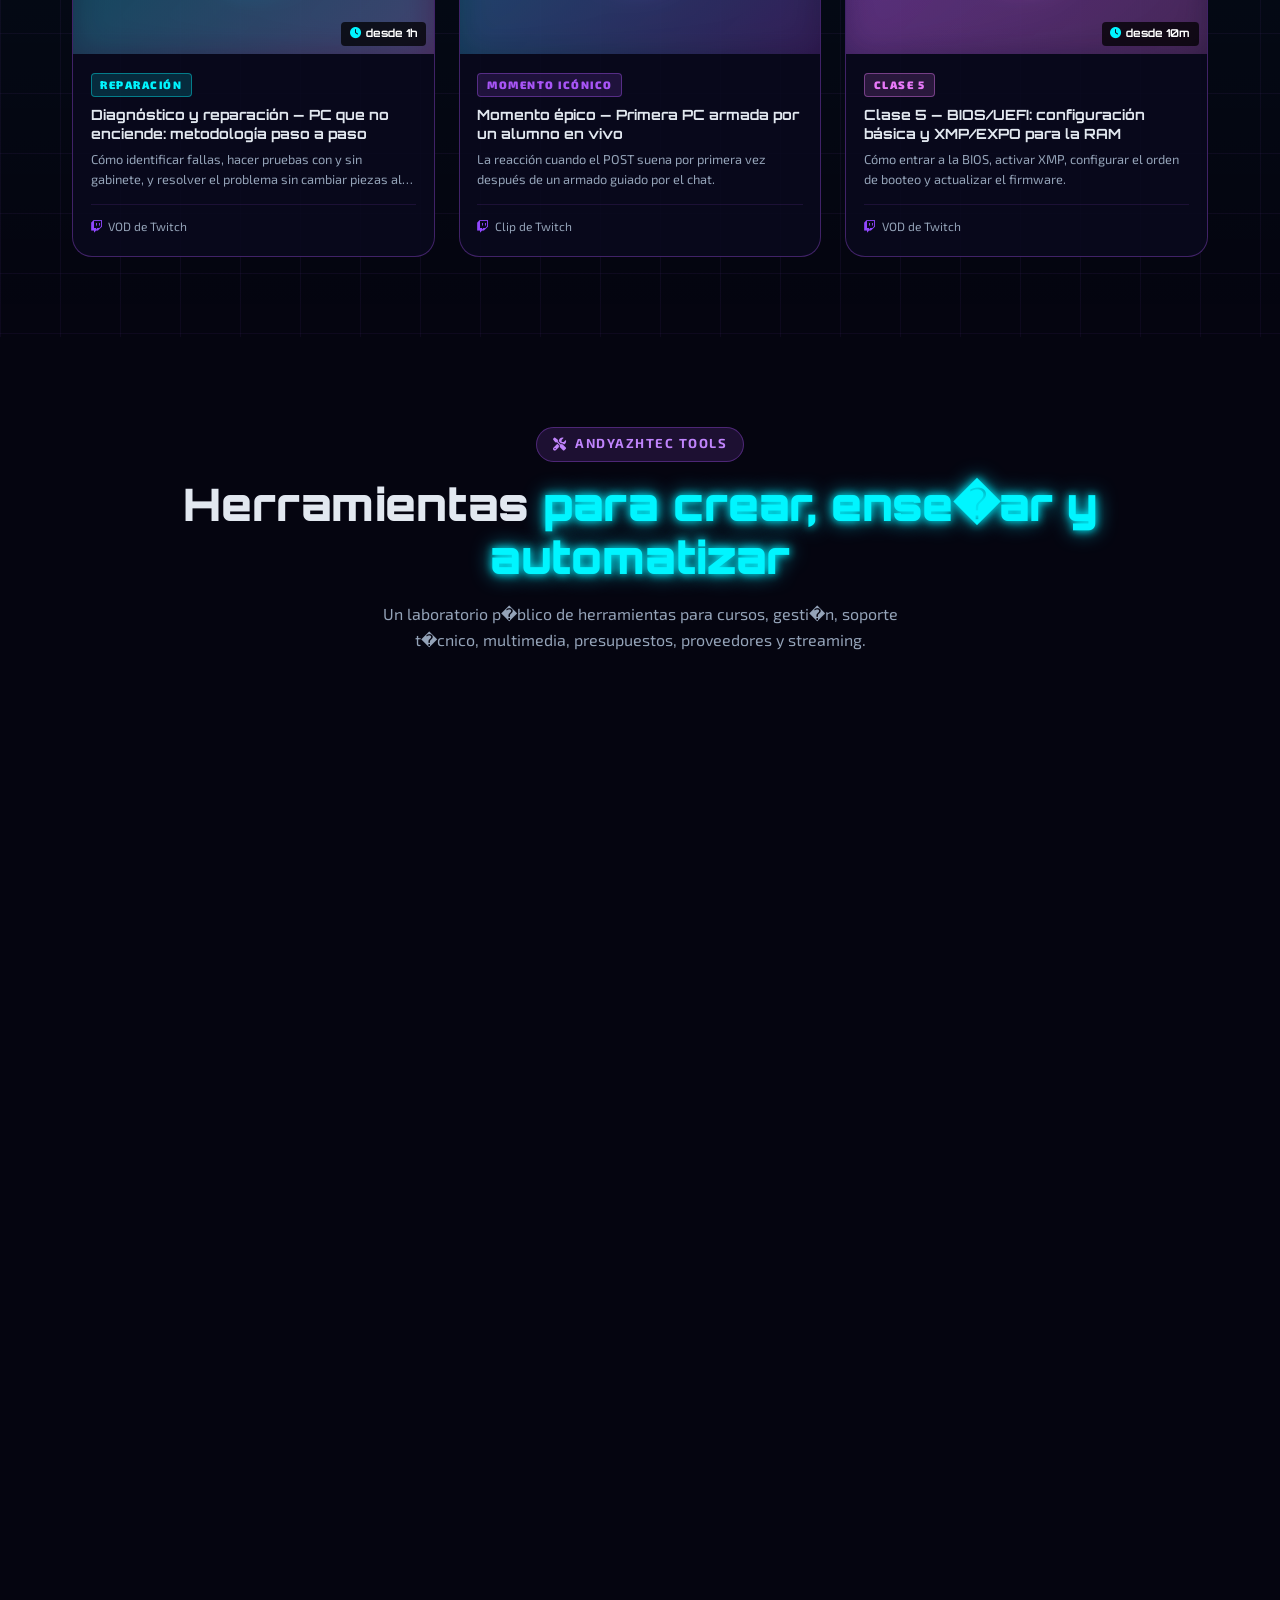
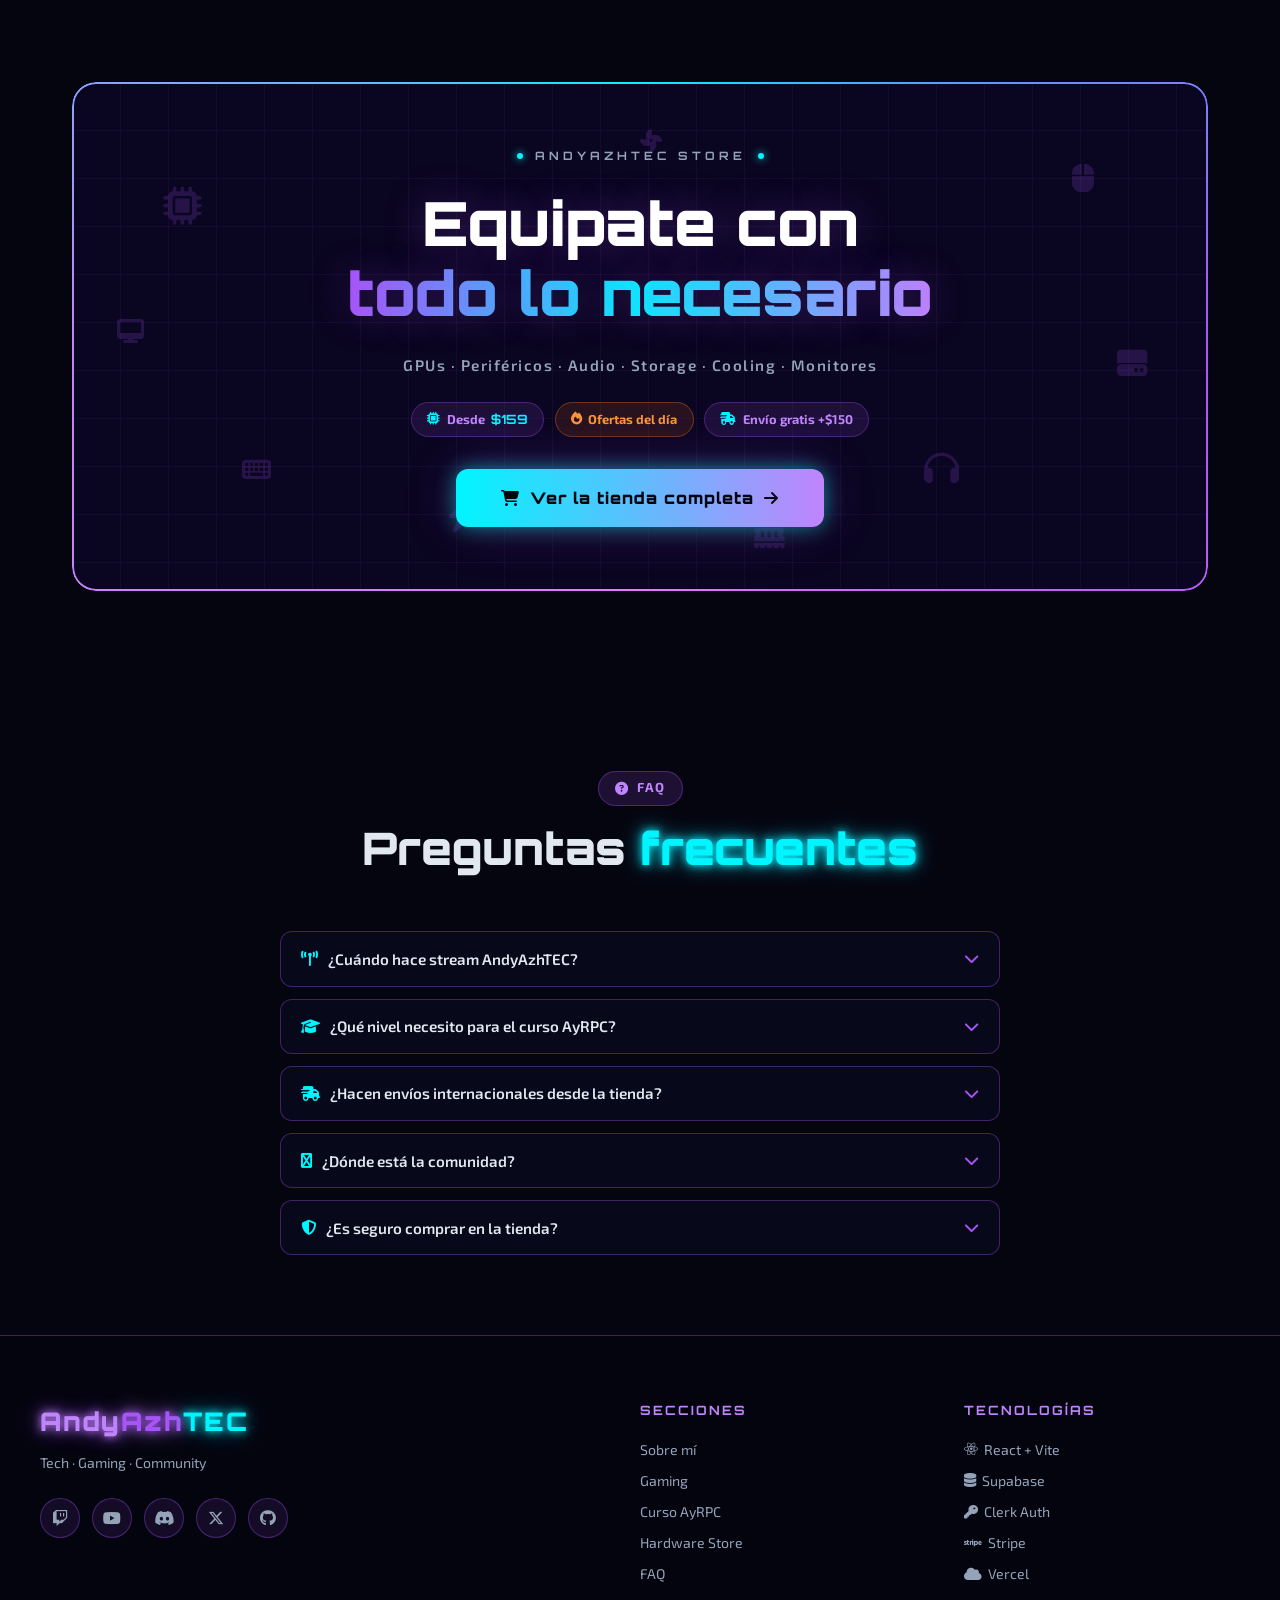
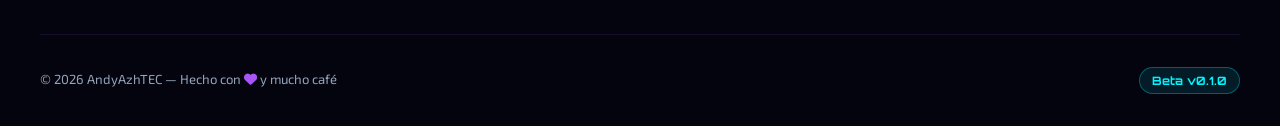
==== commit c60200a4: "Corregir encoding UTF-8 de la home" ====
--- a/index.html
+++ b/index.html
@@ -3,7 +3,7 @@
 <head>
   <meta charset="UTF-8" />
   <meta name="viewport" content="width=device-width, initial-scale=1.0" />
-  <title>AndyAzhTEC â€” Tech Â· Gaming Â· Community</title>
+  <title>AndyAzhTEC — Tech · Gaming · Community</title>
 
   <!-- Font Awesome 6 -->
   <link rel="stylesheet" href="https://cdnjs.cloudflare.com/ajax/libs/font-awesome/6.5.2/css/all.min.css" />
@@ -17,14 +17,14 @@
 </head>
 <body>
 
-  <!-- â•â•â•â•â•â•â•â•â•â•â•â•â•â•â•â•â•â•â•â•â•â•â•â•â•â•â•â•â•â•â•â•â•â•â•â•â•â•â•â•â•â•â•
+  <!-- ═══════════════════════════════════════════
        PARTICLES BACKGROUND
-  â•â•â•â•â•â•â•â•â•â•â•â•â•â•â•â•â•â•â•â•â•â•â•â•â•â•â•â•â•â•â•â•â•â•â•â•â•â•â•â•â•â•â• -->
+  ═══════════════════════════════════════════ -->
   <div id="particles-bg"></div>
 
-  <!-- â•â•â•â•â•â•â•â•â•â•â•â•â•â•â•â•â•â•â•â•â•â•â•â•â•â•â•â•â•â•â•â•â•â•â•â•â•â•â•â•â•â•â•
+  <!-- ═══════════════════════════════════════════
        NAVBAR
-  â•â•â•â•â•â•â•â•â•â•â•â•â•â•â•â•â•â•â•â•â•â•â•â•â•â•â•â•â•â•â•â•â•â•â•â•â•â•â•â•â•â•â• -->
+  ═══════════════════════════════════════════ -->
   <nav class="navbar" id="navbar">
     <div class="nav-brand">
       <span class="neon-text">Andy</span><span class="neon-violet">Azh</span><span class="neon-cyan">TEC</span>
@@ -34,30 +34,30 @@
       <li><a href="#ayrpc" data-track="nav_cursos"><i class="fa-solid fa-graduation-cap"></i> Cursos</a></li>
       <li><a href="#tools" data-track="nav_tools"><i class="fa-solid fa-screwdriver-wrench"></i> Tools</a></li>
       <li><a href="#videos" data-track="nav_videos"><i class="fa-solid fa-circle-play"></i> Videos</a></li>
-      <li><a href="#tech" data-track="nav_tecnologias"><i class="fa-solid fa-code"></i> Tecnologías</a></li>
+      <li><a href="#tech" data-track="nav_tecnologias"><i class="fa-solid fa-code"></i> Tecnolog�as</a></li>
       <li><a href="#contact" data-track="nav_contacto"><i class="fa-solid fa-envelope"></i> Contacto</a></li>
       <li><a href="#faq" data-track="nav_faq"><i class="fa-solid fa-circle-question"></i> FAQ</a></li>
     </ul>
-    <button class="hamburger" id="hamburger" aria-label="MenÃº">
+    <button class="hamburger" id="hamburger" aria-label="Menú">
       <span></span><span></span><span></span>
     </button>
   </nav>
 
-  <!-- â•â•â•â•â•â•â•â•â•â•â•â•â•â•â•â•â•â•â•â•â•â•â•â•â•â•â•â•â•â•â•â•â•â•â•â•â•â•â•â•â•â•â•
+  <!-- ═══════════════════════════════════════════
        HERO / ABOUT SECTION
-  â•â•â•â•â•â•â•â•â•â•â•â•â•â•â•â•â•â•â•â•â•â•â•â•â•â•â•â•â•â•â•â•â•â•â•â•â•â•â•â•â•â•â• -->
+  ═══════════════════════════════════════════ -->
   <section id="about" class="section hero-section">
     <div class="hero-grid">
       <div class="hero-content">
         <div class="badge-pill">
-          <i class="fa-solid fa-satellite-dish"></i> &nbsp;Online â€” siempre en modo pro
+          <i class="fa-solid fa-satellite-dish"></i> &nbsp;Online — siempre en modo pro
         </div>
         <h1 class="hero-title">
           Hola, soy<br />
           <span class="glitch-text" data-text="AndyAzhTEC">AndyAzhTEC</span>
         </h1>
         <p class="hero-sub">
-          Apasionado del hardware, la tecnologÃ­a y el gaming competitivo.
+          Apasionado del hardware, la tecnología y el gaming competitivo.
           Creador de contenido, instructor de <strong>AyRPC</strong> y curator
           de los mejores setups del mercado.
         </p>
@@ -95,14 +95,14 @@
     </div>
   </section>
 
-  <!-- â•â•â•â•â•â•â•â•â•â•â•â•â•â•â•â•â•â•â•â•â•â•â•â•â•â•â•â•â•â•â•â•â•â•â•â•â•â•â•â•â•â•â•
+  <!-- ═══════════════════════════════════════════
        GAMING SECTION
-  â•â•â•â•â•â•â•â•â•â•â•â•â•â•â•â•â•â•â•â•â•â•â•â•â•â•â•â•â•â•â•â•â•â•â•â•â•â•â•â•â•â•â• -->
+  ═══════════════════════════════════════════ -->
   <section id="gaming" class="section gaming-section">
     <div class="section-header">
       <span class="section-label"><i class="fa-solid fa-gamepad"></i> Gaming</span>
       <h2 class="section-title">El mundo <span class="neon-violet">gamer</span></h2>
-      <p class="section-desc">Reviews, setups, guÃ­as competitivas y la comunidad mÃ¡s activa de la escena.</p>
+      <p class="section-desc">Reviews, setups, guías competitivas y la comunidad más activa de la escena.</p>
     </div>
     <div class="cards-grid">
       <div class="card card-glow" data-delay="0">
@@ -114,13 +114,13 @@
       <div class="card card-glow" data-delay="100">
         <div class="card-icon"><i class="fa-solid fa-desktop"></i></div>
         <h3>Setup Guide</h3>
-        <p>Las mejores configuraciones de perifÃ©ricos, resoluciones y FPS para cada tÃ­tulo.</p>
+        <p>Las mejores configuraciones de periféricos, resoluciones y FPS para cada título.</p>
         <span class="card-tag">Hardware</span>
       </div>
       <div class="card card-glow" data-delay="200">
         <div class="card-icon"><i class="fa-solid fa-star"></i></div>
         <h3>Reviews</h3>
-        <p>AnÃ¡lisis profundos y honestos de los lanzamientos mÃ¡s esperados.</p>
+        <p>Análisis profundos y honestos de los lanzamientos más esperados.</p>
         <span class="card-tag">Contenido</span>
       </div>
       <div class="card card-glow" data-delay="300">
@@ -146,13 +146,13 @@
     </div>
   </section>
 
-  <!-- â•â•â•â•â•â•â•â•â•â•â•â•â•â•â•â•â•â•â•â•â•â•â•â•â•â•â•â•â•â•â•â•â•â•â•â•â•â•â•â•â•â•â•
-       AYRPC COURSE SECTION â€” Armado y ReparaciÃ³n de PC
-  â•â•â•â•â•â•â•â•â•â•â•â•â•â•â•â•â•â•â•â•â•â•â•â•â•â•â•â•â•â•â•â•â•â•â•â•â•â•â•â•â•â•â• -->
+  <!-- ═══════════════════════════════════════════
+       AYRPC COURSE SECTION — Armado y Reparación de PC
+  ═══════════════════════════════════════════ -->
   <section id="ayrpc" class="section ayrpc-section">
     <div class="ayrpc-bg-grid"></div>
 
-    <!-- â”€â”€ Encabezado del curso â”€â”€ -->
+    <!-- ── Encabezado del curso ── -->
     <div class="section-inner">
       <div class="ayrpc-content">
         <span class="section-label live-badge">
@@ -160,20 +160,20 @@
         </span>
         <h2 class="section-title">
           Curso <span class="neon-cyan">AyRPC</span>
-          <span class="ayrpc-subtitle">Armado y ReparaciÃ³n de PC</span>
+          <span class="ayrpc-subtitle">Armado y Reparación de PC</span>
         </h2>
         <p class="section-desc">
-          AprendÃ© a armar, diagnosticar y reparar computadoras desde cero,
+          Aprendé a armar, diagnosticar y reparar computadoras desde cero,
           en vivo desde Twitch. Desde elegir las piezas hasta hacer que
           una PC muerta vuelva a la vida.
         </p>
         <ul class="ayrpc-features">
           <li><i class="fa-solid fa-check-circle"></i> Clases en vivo con Q&amp;A por chat en tiempo real</li>
           <li><i class="fa-solid fa-check-circle"></i> Armado completo filmado sin cortes</li>
-          <li><i class="fa-solid fa-check-circle"></i> DiagnÃ³stico y reparaciÃ³n de fallas reales</li>
-          <li><i class="fa-solid fa-check-circle"></i> GuÃ­a de compatibilidad y presupuestos</li>
+          <li><i class="fa-solid fa-check-circle"></i> Diagnóstico y reparación de fallas reales</li>
+          <li><i class="fa-solid fa-check-circle"></i> Guía de compatibilidad y presupuestos</li>
           <li><i class="fa-solid fa-check-circle"></i> VODs disponibles para repasar cuando quieras</li>
-          <li><i class="fa-solid fa-check-circle"></i> Comunidad en Discord con soporte tÃ©cnico</li>
+          <li><i class="fa-solid fa-check-circle"></i> Comunidad en Discord con soporte técnico</li>
         </ul>
         <div class="ayrpc-cta">
           <a href="https://www.twitch.tv/profe_pikashu" target="_blank" rel="noopener" class="btn btn-twitch">
@@ -211,17 +211,17 @@
           </div>
         </div>
         <div class="module-list">
-          <div class="module"><span class="mod-num">01</span> Partes de una PC: funciÃ³n de cada componente</div>
-          <div class="module"><span class="mod-num">02</span> SelecciÃ³n de componentes y compatibilidad</div>
+          <div class="module"><span class="mod-num">01</span> Partes de una PC: función de cada componente</div>
+          <div class="module"><span class="mod-num">02</span> Selección de componentes y compatibilidad</div>
           <div class="module"><span class="mod-num">03</span> Armado completo en vivo (sin cortes)</div>
           <div class="module"><span class="mod-num">04</span> BIOS, drivers y primer encendido</div>
-          <div class="module"><span class="mod-num">05</span> DiagnÃ³stico: PC que no enciende</div>
-          <div class="module"><span class="mod-num">06</span> ReparaciÃ³n: fallas de RAM, GPU y storage</div>
-        </div>
-      </div>
-    </div>
-
-    <!-- â”€â”€ Video Showcase â”€â”€ -->
+          <div class="module"><span class="mod-num">05</span> Diagnóstico: PC que no enciende</div>
+          <div class="module"><span class="mod-num">06</span> Reparación: fallas de RAM, GPU y storage</div>
+        </div>
+      </div>
+    </div>
+
+    <!-- ── Video Showcase ── -->
     <div class="video-showcase">
       <div class="video-showcase-header">
         <span class="section-label" style="margin-bottom:0">
@@ -233,13 +233,13 @@
       </div>
       <p class="video-showcase-hint">
         <i class="fa-solid fa-hand-pointer"></i>
-        PasÃ¡ el mouse sobre una card para ver el clip directamente desde Twitch
+        Pasá el mouse sobre una card para ver el clip directamente desde Twitch
       </p>
-      <!-- Las cards se generan dinÃ¡micamente desde video-config.js -->
+      <!-- Las cards se generan dinámicamente desde video-config.js -->
       <div class="video-cards-grid" id="videoCardsGrid"></div>
     </div>
 
-    <!-- â”€â”€ Portal de video expandido (se llena por JS) â”€â”€ -->
+    <!-- ── Portal de video expandido (se llena por JS) ── -->
     <div class="video-portal-overlay" id="videoPortalOverlay" onclick="VideoShowcase.close()"></div>
     <div class="video-portal" id="videoPortal">
       <div class="video-portal-inner">
@@ -254,23 +254,23 @@
 
   </section>
 
-  <!-- â•â•â•â•â•â•â•â•â•â•â•â•â•â•â•â•â•â•â•â•â•â•â•â•â•â•â•â•â•â•â•â•â•â•â•â•â•â•â•â•â•â•â•
-       STORE AD CARD â€” GuiÃ±o publicitario
-  â•â•â•â•â•â•â•â•â•â•â•â•â•â•â•â•â•â•â•â•â•â•â•â•â•â•â•â•â•â•â•â•â•â•â•â•â•â•â•â•â•â•â• -->
+  <!-- ═══════════════════════════════════════════
+       STORE AD CARD — Guiño publicitario
+  ═══════════════════════════════════════════ -->
 
   <!-- TOOLS SECTION -->
   <section id="tools" class="section tools-section">
     <div class="section-header">
       <span class="section-label"><i class="fa-solid fa-screwdriver-wrench"></i> AndyAzhTEC Tools</span>
-      <h2 class="section-title">Herramientas <span class="neon-cyan">para crear, enseñar y automatizar</span></h2>
+      <h2 class="section-title">Herramientas <span class="neon-cyan">para crear, ense�ar y automatizar</span></h2>
       <p class="section-desc">
-        Un laboratorio público de herramientas para cursos, gestión, soporte técnico, multimedia,
+        Un laboratorio p�blico de herramientas para cursos, gesti�n, soporte t�cnico, multimedia,
         presupuestos, proveedores y streaming.
       </p>
     </div>
 
     <div class="cards-grid tools-grid" id="toolsGrid">
-      <!-- Las tools se generan dinámicamente desde site-config.js -->
+      <!-- Las tools se generan din�micamente desde site-config.js -->
     </div>
   </section>
   <section id="store" class="store-ad-section">
@@ -280,7 +280,7 @@
       <div class="sad-bg-grid"></div>
       <div class="sad-scanline"></div>
 
-      <!-- Ãconos flotantes de hardware -->
+      <!-- Íconos flotantes de hardware -->
       <div class="sad-floaters" aria-hidden="true">
         <span class="sad-float" style="--x:8%;--y:18%;--s:2.4rem;--d:0s;--dur:5.2s"><i class="fa-solid fa-microchip"></i></span>
         <span class="sad-float" style="--x:88%;--y:14%;--s:1.8rem;--d:0.7s;--dur:4.6s"><i class="fa-solid fa-computer-mouse"></i></span>
@@ -310,13 +310,13 @@
         </h2>
 
         <p class="sad-sub">
-          GPUs Â· PerifÃ©ricos Â· Audio Â· Storage Â· Cooling Â· Monitores
+          GPUs · Periféricos · Audio · Storage · Cooling · Monitores
         </p>
 
         <div class="sad-prices">
           <span class="sad-price-chip"><i class="fa-solid fa-microchip"></i> Desde <strong>$159</strong></span>
-          <span class="sad-price-chip sad-price-chip--hot"><i class="fa-solid fa-fire"></i> Ofertas del dÃ­a</span>
-          <span class="sad-price-chip"><i class="fa-solid fa-truck-fast"></i> EnvÃ­o gratis +$150</span>
+          <span class="sad-price-chip sad-price-chip--hot"><i class="fa-solid fa-fire"></i> Ofertas del día</span>
+          <span class="sad-price-chip"><i class="fa-solid fa-truck-fast"></i> Envío gratis +$150</span>
         </div>
 
         <div class="sad-cta-wrap">
@@ -331,9 +331,9 @@
     </a>
   </section>
 
-  <!-- â•â•â•â•â•â•â•â•â•â•â•â•â•â•â•â•â•â•â•â•â•â•â•â•â•â•â•â•â•â•â•â•â•â•â•â•â•â•â•â•â•â•â•
+  <!-- ═══════════════════════════════════════════
        FAQ SECTION
-  â•â•â•â•â•â•â•â•â•â•â•â•â•â•â•â•â•â•â•â•â•â•â•â•â•â•â•â•â•â•â•â•â•â•â•â•â•â•â•â•â•â•â• -->
+  ═══════════════════════════════════════════ -->
   <section id="faq" class="section faq-section">
     <div class="section-header">
       <span class="section-label"><i class="fa-solid fa-circle-question"></i> FAQ</span>
@@ -342,62 +342,62 @@
     <div class="faq-list">
       <div class="faq-item">
         <button class="faq-question">
-          <span><i class="fa-solid fa-broadcast-tower"></i> Â¿CuÃ¡ndo hace stream AndyAzhTEC?</span>
+          <span><i class="fa-solid fa-broadcast-tower"></i> ¿Cuándo hace stream AndyAzhTEC?</span>
           <i class="fa-solid fa-chevron-down faq-icon"></i>
         </button>
         <div class="faq-answer">
-          <p>Los streams son Lunes, MiÃ©rcoles y Viernes de 20:00 a 23:00 (UTC-3). Los sÃ¡bados hay sesiones especiales del curso AyRPC en vivo con duraciÃ³n extendida.</p>
+          <p>Los streams son Lunes, Miércoles y Viernes de 20:00 a 23:00 (UTC-3). Los sábados hay sesiones especiales del curso AyRPC en vivo con duración extendida.</p>
         </div>
       </div>
       <div class="faq-item">
         <button class="faq-question">
-          <span><i class="fa-solid fa-graduation-cap"></i> Â¿QuÃ© nivel necesito para el curso AyRPC?</span>
+          <span><i class="fa-solid fa-graduation-cap"></i> ¿Qué nivel necesito para el curso AyRPC?</span>
           <i class="fa-solid fa-chevron-down faq-icon"></i>
         </button>
         <div class="faq-answer">
-          <p>El curso asume conocimientos bÃ¡sicos de programaciÃ³n (cualquier lenguaje). Se trabaja principalmente con Go y Node.js, pero el foco estÃ¡ en los conceptos de RPC y comunicaciÃ³n entre servicios.</p>
+          <p>El curso asume conocimientos básicos de programación (cualquier lenguaje). Se trabaja principalmente con Go y Node.js, pero el foco está en los conceptos de RPC y comunicación entre servicios.</p>
         </div>
       </div>
       <div class="faq-item">
         <button class="faq-question">
-          <span><i class="fa-solid fa-truck-fast"></i> Â¿Hacen envÃ­os internacionales desde la tienda?</span>
+          <span><i class="fa-solid fa-truck-fast"></i> ¿Hacen envíos internacionales desde la tienda?</span>
           <i class="fa-solid fa-chevron-down faq-icon"></i>
         </button>
         <div class="faq-answer">
-          <p>Por el momento la tienda opera como vitrina de recomendaciones con links a tiendas oficiales. El sistema de carrito completo con checkout estarÃ¡ disponible en la v1.0 con integraciÃ³n a Stripe y envÃ­os internacionales.</p>
+          <p>Por el momento la tienda opera como vitrina de recomendaciones con links a tiendas oficiales. El sistema de carrito completo con checkout estará disponible en la v1.0 con integración a Stripe y envíos internacionales.</p>
         </div>
       </div>
       <div class="faq-item">
         <button class="faq-question">
-          <span><i class="fa-solid fa-discord"></i> Â¿DÃ³nde estÃ¡ la comunidad?</span>
+          <span><i class="fa-solid fa-discord"></i> ¿Dónde está la comunidad?</span>
           <i class="fa-solid fa-chevron-down faq-icon"></i>
         </button>
         <div class="faq-answer">
-          <p>Toda la comunidad estÃ¡ centralizada en el servidor de Discord de AndyAzhTEC, con canales separados para gaming, tecnologÃ­a, el curso AyRPC y soporte de compras.</p>
+          <p>Toda la comunidad está centralizada en el servidor de Discord de AndyAzhTEC, con canales separados para gaming, tecnología, el curso AyRPC y soporte de compras.</p>
         </div>
       </div>
       <div class="faq-item">
         <button class="faq-question">
-          <span><i class="fa-solid fa-shield-halved"></i> Â¿Es seguro comprar en la tienda?</span>
+          <span><i class="fa-solid fa-shield-halved"></i> ¿Es seguro comprar en la tienda?</span>
           <i class="fa-solid fa-chevron-down faq-icon"></i>
         </button>
         <div class="faq-answer">
-          <p>SÃ­. La autenticaciÃ³n usa Clerk y los pagos estÃ¡n procesados por Stripe con cifrado end-to-end. Nunca almacenamos datos de tarjetas. La base de datos (Supabase) tiene polÃ­ticas RLS activas para cada usuario.</p>
-        </div>
-      </div>
-    </div>
-  </section>
-
-  <!-- â•â•â•â•â•â•â•â•â•â•â•â•â•â•â•â•â•â•â•â•â•â•â•â•â•â•â•â•â•â•â•â•â•â•â•â•â•â•â•â•â•â•â•
+          <p>Sí. La autenticación usa Clerk y los pagos están procesados por Stripe con cifrado end-to-end. Nunca almacenamos datos de tarjetas. La base de datos (Supabase) tiene políticas RLS activas para cada usuario.</p>
+        </div>
+      </div>
+    </div>
+  </section>
+
+  <!-- ═══════════════════════════════════════════
        FOOTER
-  â•â•â•â•â•â•â•â•â•â•â•â•â•â•â•â•â•â•â•â•â•â•â•â•â•â•â•â•â•â•â•â•â•â•â•â•â•â•â•â•â•â•â• -->
+  ═══════════════════════════════════════════ -->
   <footer class="footer">
     <div class="footer-grid">
       <div class="footer-brand">
         <div class="nav-brand" style="font-size:1.6rem">
           <span class="neon-text">Andy</span><span class="neon-violet">Azh</span><span class="neon-cyan">TEC</span>
         </div>
-        <p>Tech Â· Gaming Â· Community</p>
+        <p>Tech · Gaming · Community</p>
         <div class="social-links">
           <a href="#" aria-label="Twitch"><i class="fa-brands fa-twitch"></i></a>
           <a href="#" aria-label="YouTube"><i class="fa-brands fa-youtube"></i></a>
@@ -409,7 +409,7 @@
       <div class="footer-links">
         <h4>Secciones</h4>
         <ul>
-          <li><a href="#about">Sobre mÃ­</a></li>
+          <li><a href="#about">Sobre mí</a></li>
           <li><a href="#gaming">Gaming</a></li>
           <li><a href="#ayrpc">Curso AyRPC</a></li>
           <li><a href="#store">Hardware Store</a></li>
@@ -417,7 +417,7 @@
         </ul>
       </div>
       <div class="footer-links">
-        <h4>TecnologÃ­as</h4>
+        <h4>Tecnologías</h4>
         <ul>
           <li><i class="fa-brands fa-react"></i> React + Vite</li>
           <li><i class="fa-solid fa-database"></i> Supabase</li>
@@ -428,7 +428,7 @@
       </div>
     </div>
     <div class="footer-bottom">
-      <p>Â© 2026 AndyAzhTEC â€” Hecho con <i class="fa-solid fa-heart" style="color:#a855f7"></i> y mucho cafÃ©</p>
+      <p>© 2026 AndyAzhTEC — Hecho con <i class="fa-solid fa-heart" style="color:#a855f7"></i> y mucho café</p>
       <p class="version-badge">Beta v0.1.0</p>
     </div>
   </footer>
@@ -442,3 +442,4 @@
 
 
 
+
--- a/css/styles.css
+++ b/css/styles.css
@@ -1925,3 +1925,84 @@
   .cards-grid { grid-template-columns: 1fr; }
   .gaming-stats { flex-direction: column; gap: 1.5rem; }
 }
+
+/* ── TOOLS SECTION ───────────────────────────────────── */
+.tools-section {
+  padding-top: 90px;
+}
+
+.tools-grid {
+  align-items: stretch;
+}
+
+.tool-card {
+  position: relative;
+  display: flex;
+  flex-direction: column;
+  min-height: 280px;
+}
+
+.tool-card h3 {
+  margin-top: 0.75rem;
+}
+
+.tool-card p {
+  flex: 1;
+}
+
+.tool-status {
+  align-self: flex-start;
+  margin-top: 0.85rem;
+  padding: 0.25rem 0.65rem;
+  border-radius: 999px;
+  font-size: 0.72rem;
+  font-weight: 800;
+  letter-spacing: 0.7px;
+  text-transform: uppercase;
+  border: 1px solid rgba(255,255,255,0.12);
+}
+
+.tool-status--live {
+  color: var(--cyan);
+  background: rgba(0, 245, 255, 0.08);
+  border-color: rgba(0, 245, 255, 0.35);
+  box-shadow: 0 0 16px rgba(0, 245, 255, 0.12);
+}
+
+.tool-status--dev {
+  color: var(--lilac);
+  background: rgba(168, 85, 247, 0.11);
+  border-color: rgba(168, 85, 247, 0.35);
+  box-shadow: 0 0 16px rgba(168, 85, 247, 0.12);
+}
+
+.tool-status--soon {
+  color: #facc15;
+  background: rgba(250, 204, 21, 0.08);
+  border-color: rgba(250, 204, 21, 0.28);
+  box-shadow: 0 0 16px rgba(250, 204, 21, 0.1);
+}
+
+.tool-link {
+  display: inline-flex;
+  align-items: center;
+  gap: 0.45rem;
+  width: fit-content;
+  margin-top: 1.1rem;
+  color: var(--cyan);
+  font-weight: 800;
+  font-size: 0.86rem;
+  text-decoration: none;
+  transition: var(--transition);
+}
+
+.tool-link:hover {
+  transform: translateX(4px);
+  text-shadow: 0 0 10px var(--cyan);
+}
+
+.tool-link--disabled {
+  color: var(--text-muted);
+  pointer-events: none;
+  opacity: 0.72;
+}
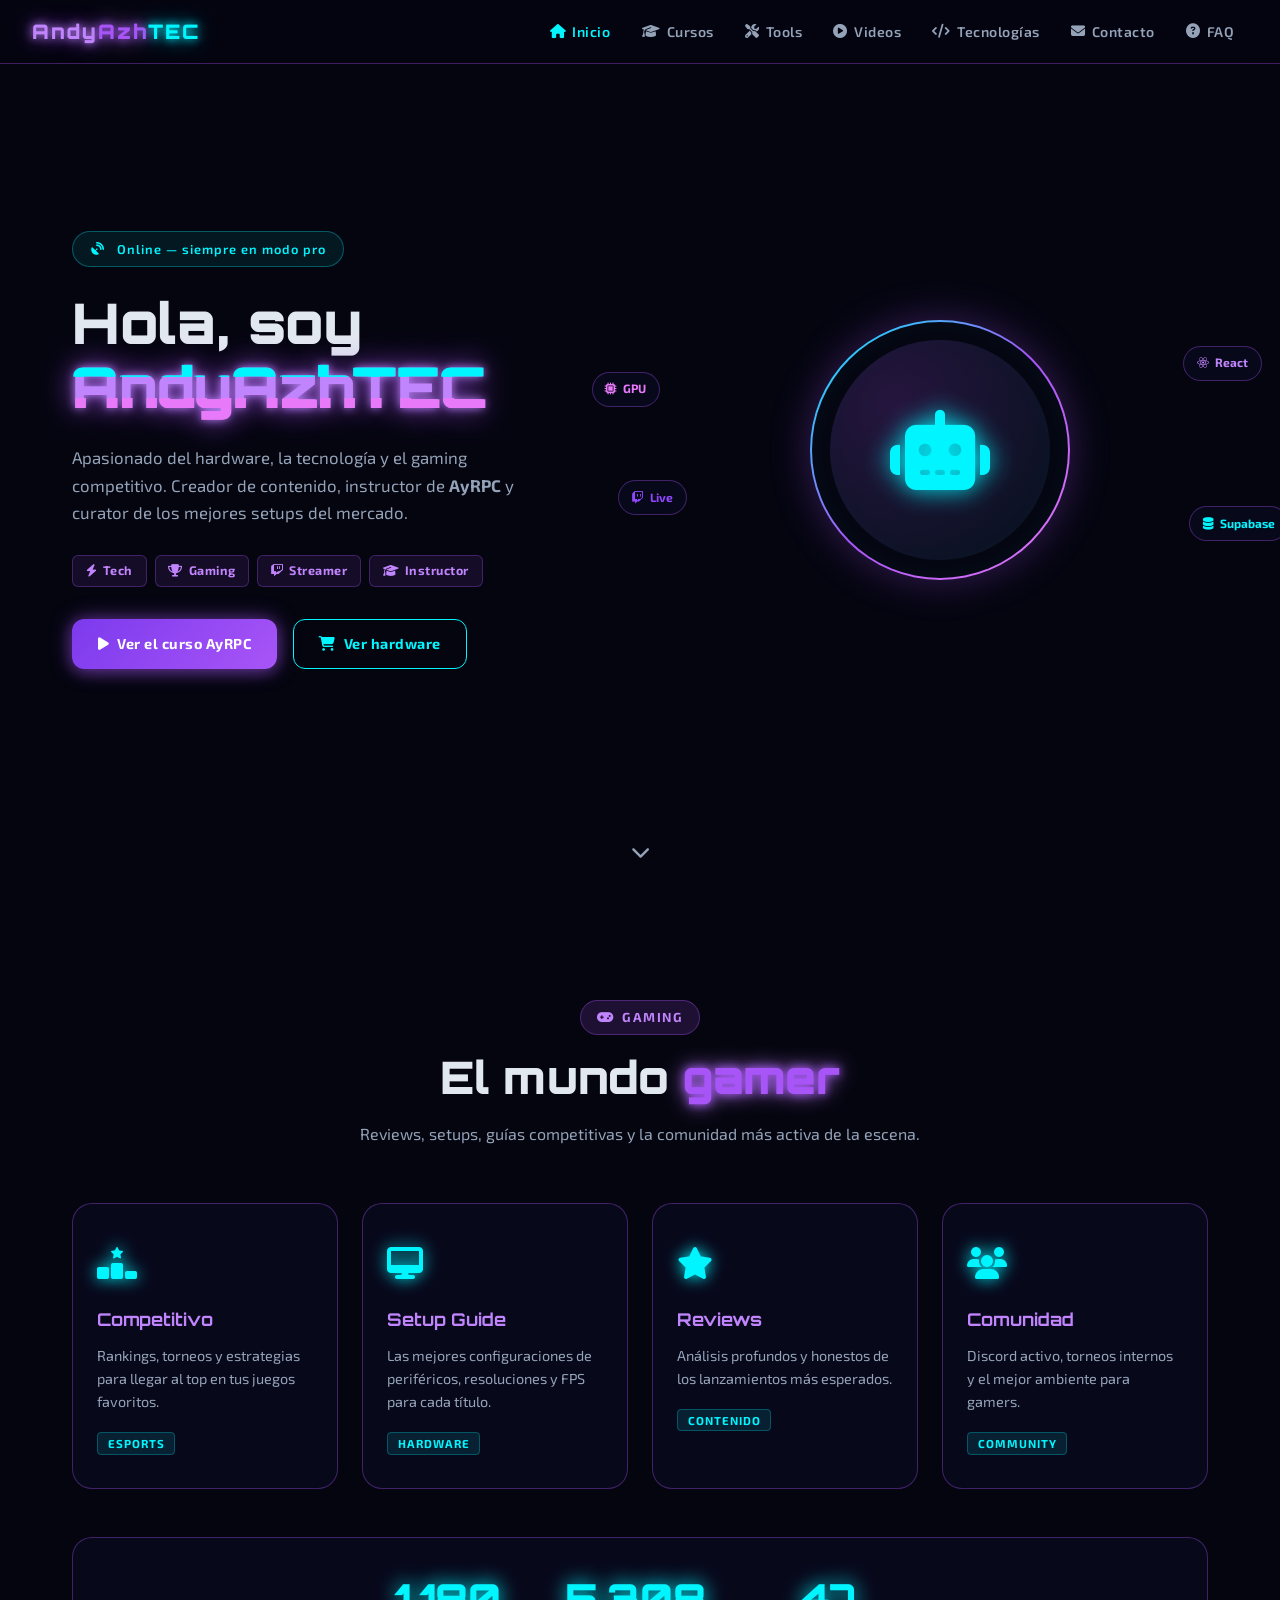
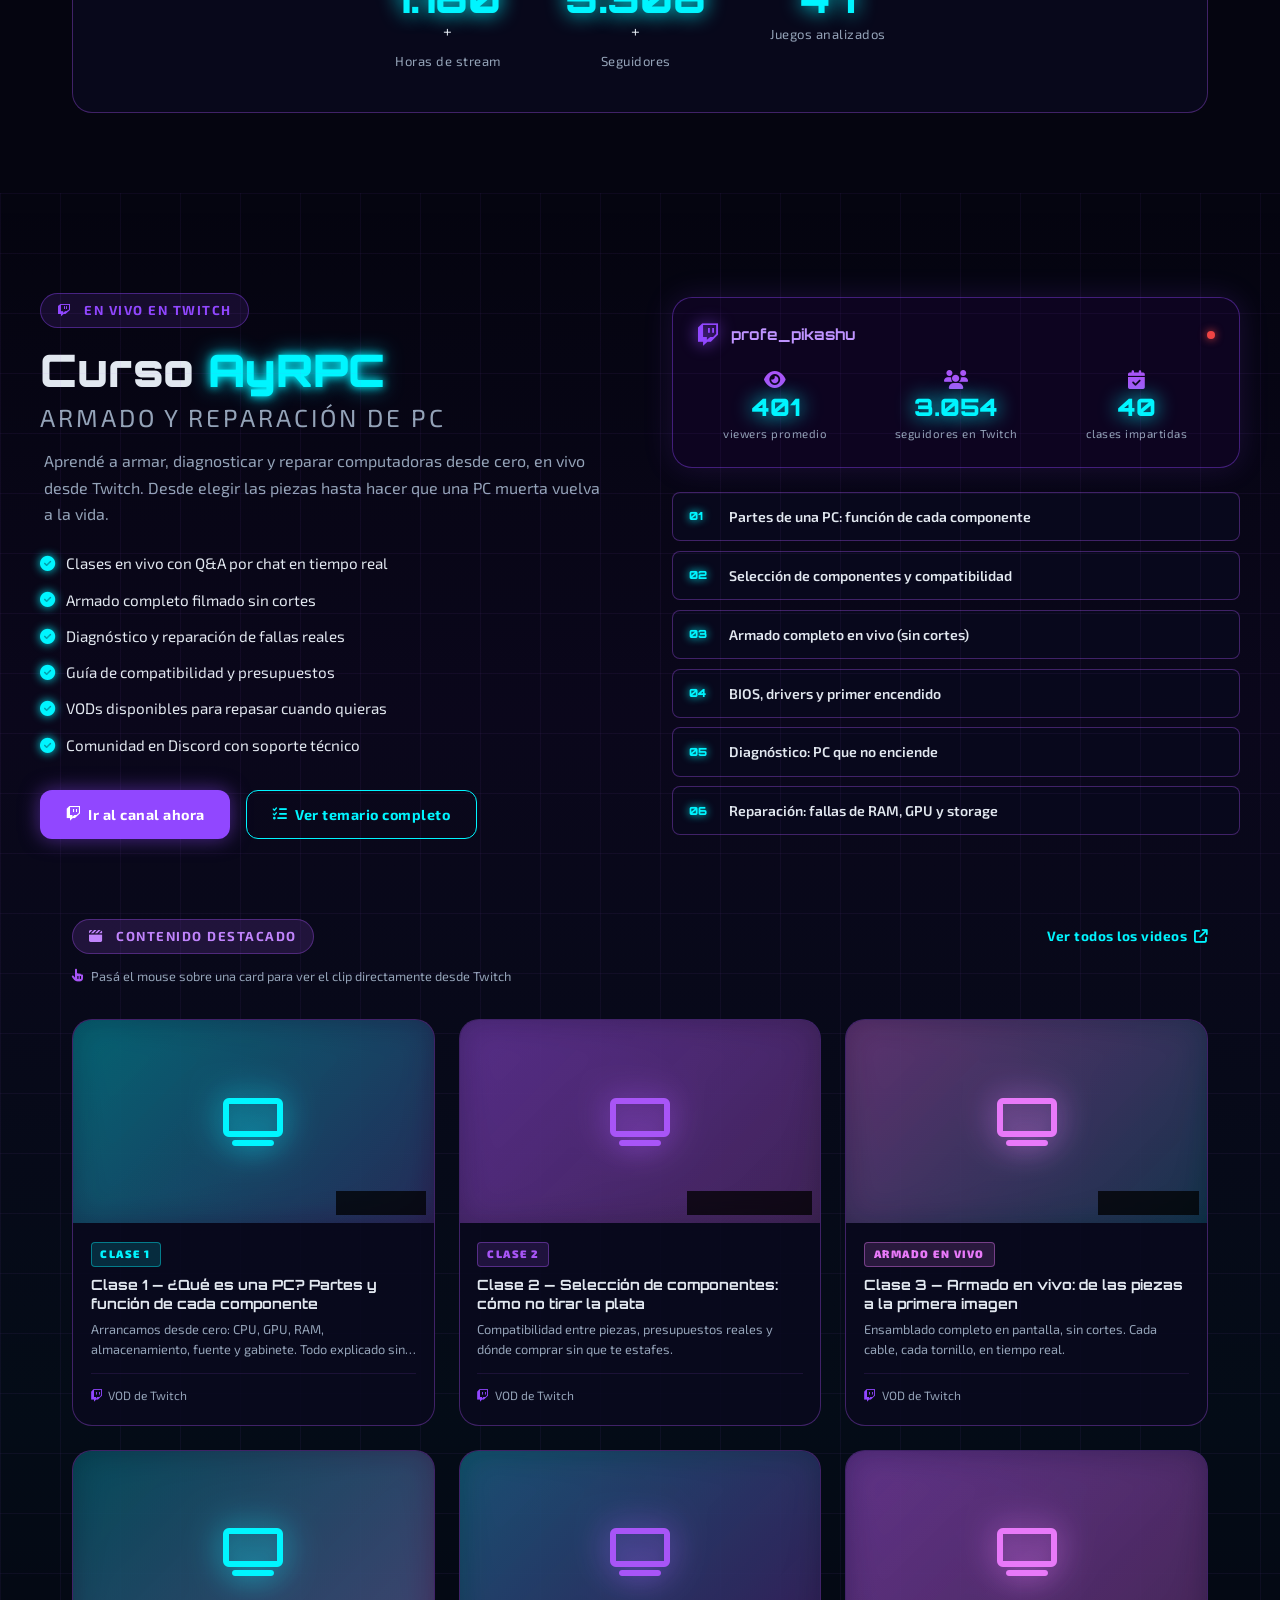
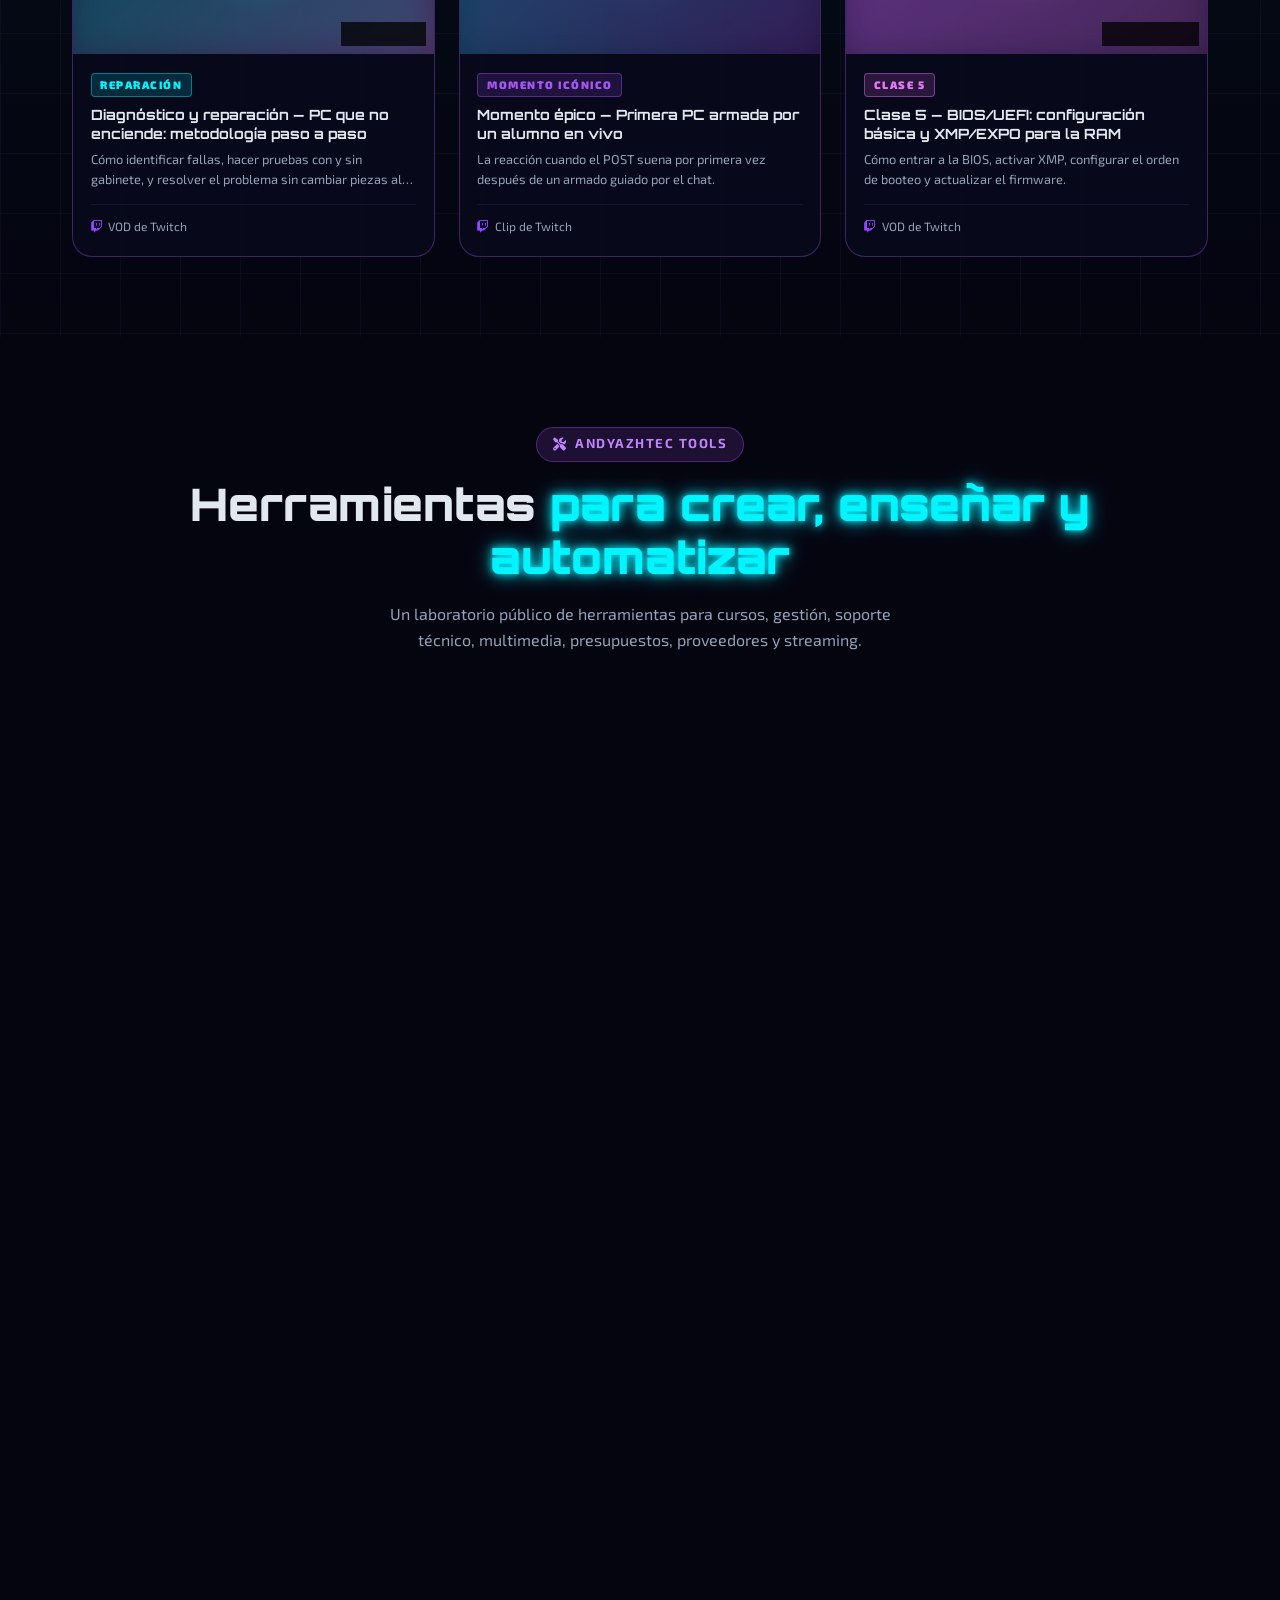
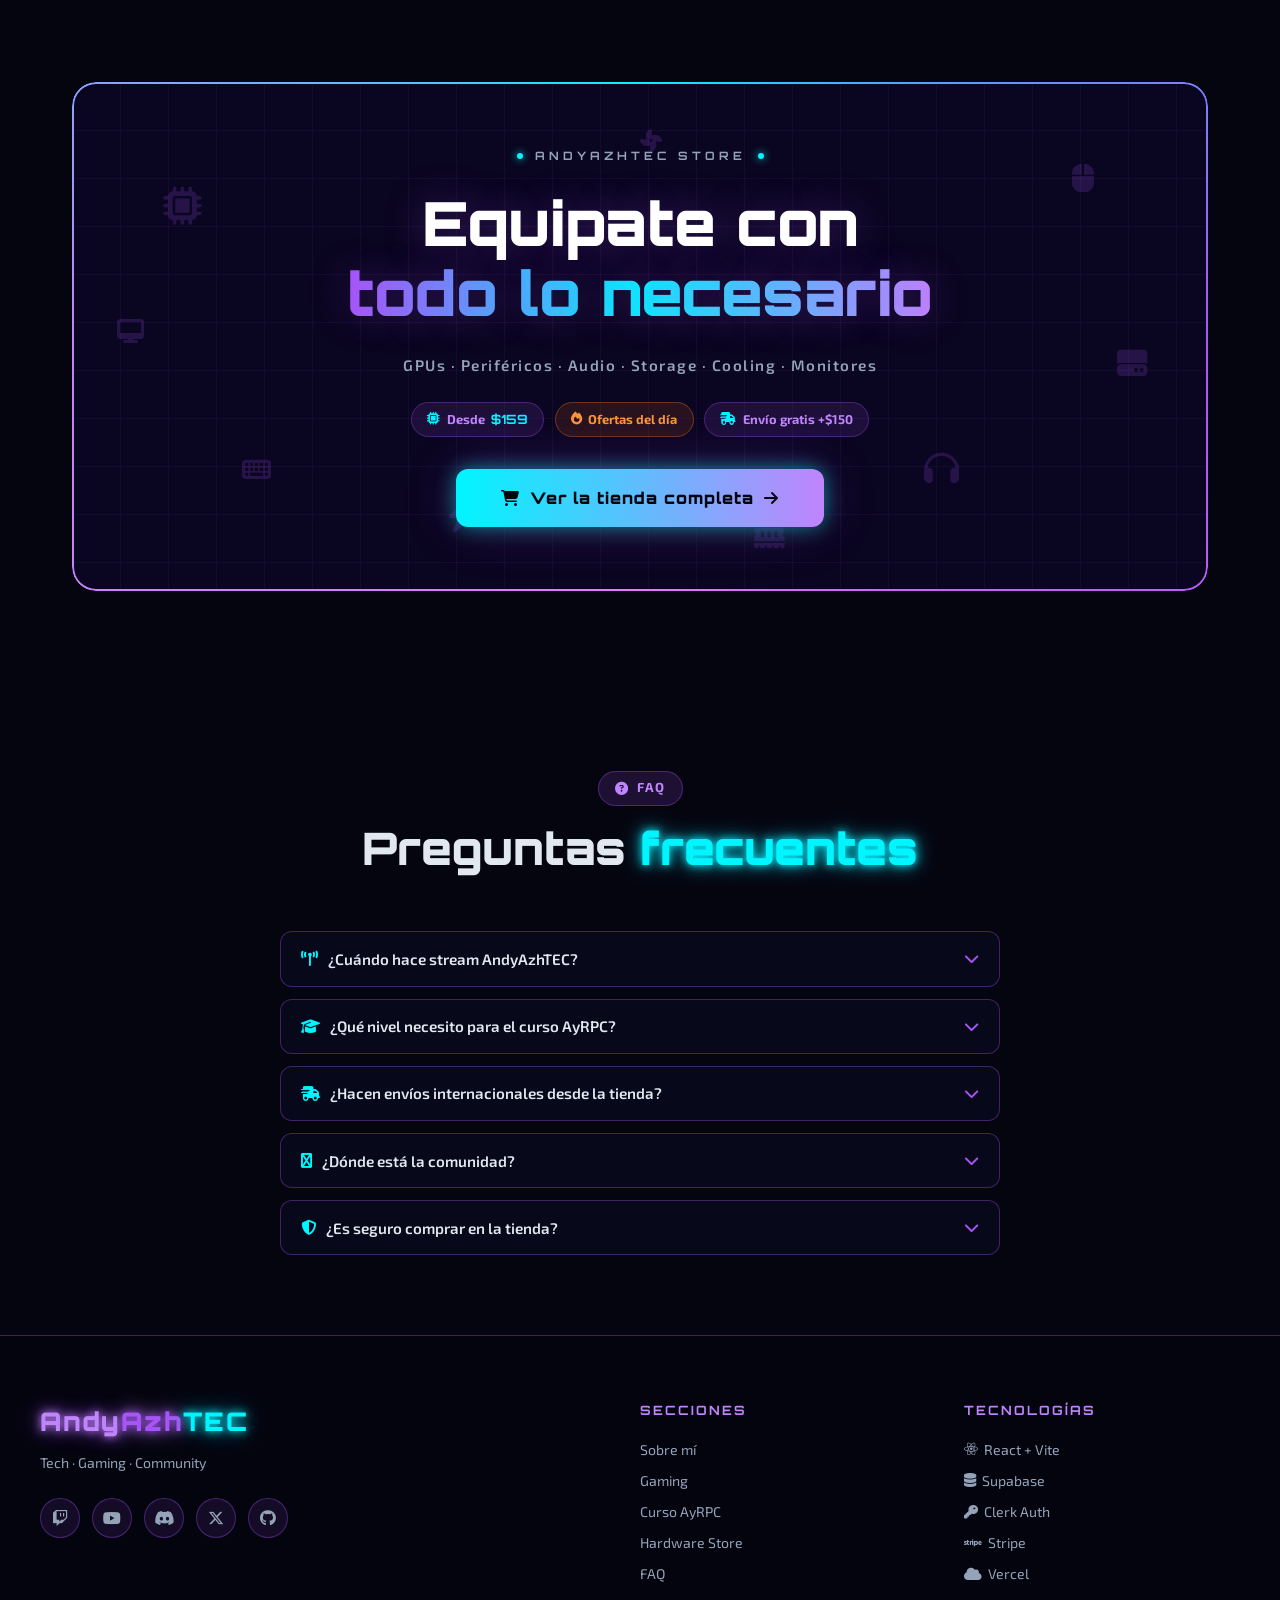
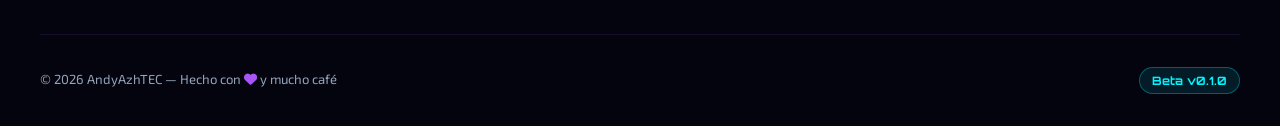
==== commit 62d0d4db: "Corregir textos de seccion Tools" ====
--- a/index.html
+++ b/index.html
@@ -34,7 +34,7 @@
       <li><a href="#ayrpc" data-track="nav_cursos"><i class="fa-solid fa-graduation-cap"></i> Cursos</a></li>
       <li><a href="#tools" data-track="nav_tools"><i class="fa-solid fa-screwdriver-wrench"></i> Tools</a></li>
       <li><a href="#videos" data-track="nav_videos"><i class="fa-solid fa-circle-play"></i> Videos</a></li>
-      <li><a href="#tech" data-track="nav_tecnologias"><i class="fa-solid fa-code"></i> Tecnolog�as</a></li>
+      <li><a href="#tech" data-track="nav_tecnologias"><i class="fa-solid fa-code"></i> Tecnologías</a></li>
       <li><a href="#contact" data-track="nav_contacto"><i class="fa-solid fa-envelope"></i> Contacto</a></li>
       <li><a href="#faq" data-track="nav_faq"><i class="fa-solid fa-circle-question"></i> FAQ</a></li>
     </ul>
@@ -262,15 +262,15 @@
   <section id="tools" class="section tools-section">
     <div class="section-header">
       <span class="section-label"><i class="fa-solid fa-screwdriver-wrench"></i> AndyAzhTEC Tools</span>
-      <h2 class="section-title">Herramientas <span class="neon-cyan">para crear, ense�ar y automatizar</span></h2>
+      <h2 class="section-title">Herramientas <span class="neon-cyan">para crear, enseñar y automatizar</span></h2>
       <p class="section-desc">
-        Un laboratorio p�blico de herramientas para cursos, gesti�n, soporte t�cnico, multimedia,
+        Un laboratorio público de herramientas para cursos, gestión, soporte técnico, multimedia,
         presupuestos, proveedores y streaming.
       </p>
     </div>
 
     <div class="cards-grid tools-grid" id="toolsGrid">
-      <!-- Las tools se generan din�micamente desde site-config.js -->
+      <!-- Las tools se generan dinámicamente desde site-config.js -->
     </div>
   </section>
   <section id="store" class="store-ad-section">
@@ -443,3 +443,4 @@
 
 
 
+
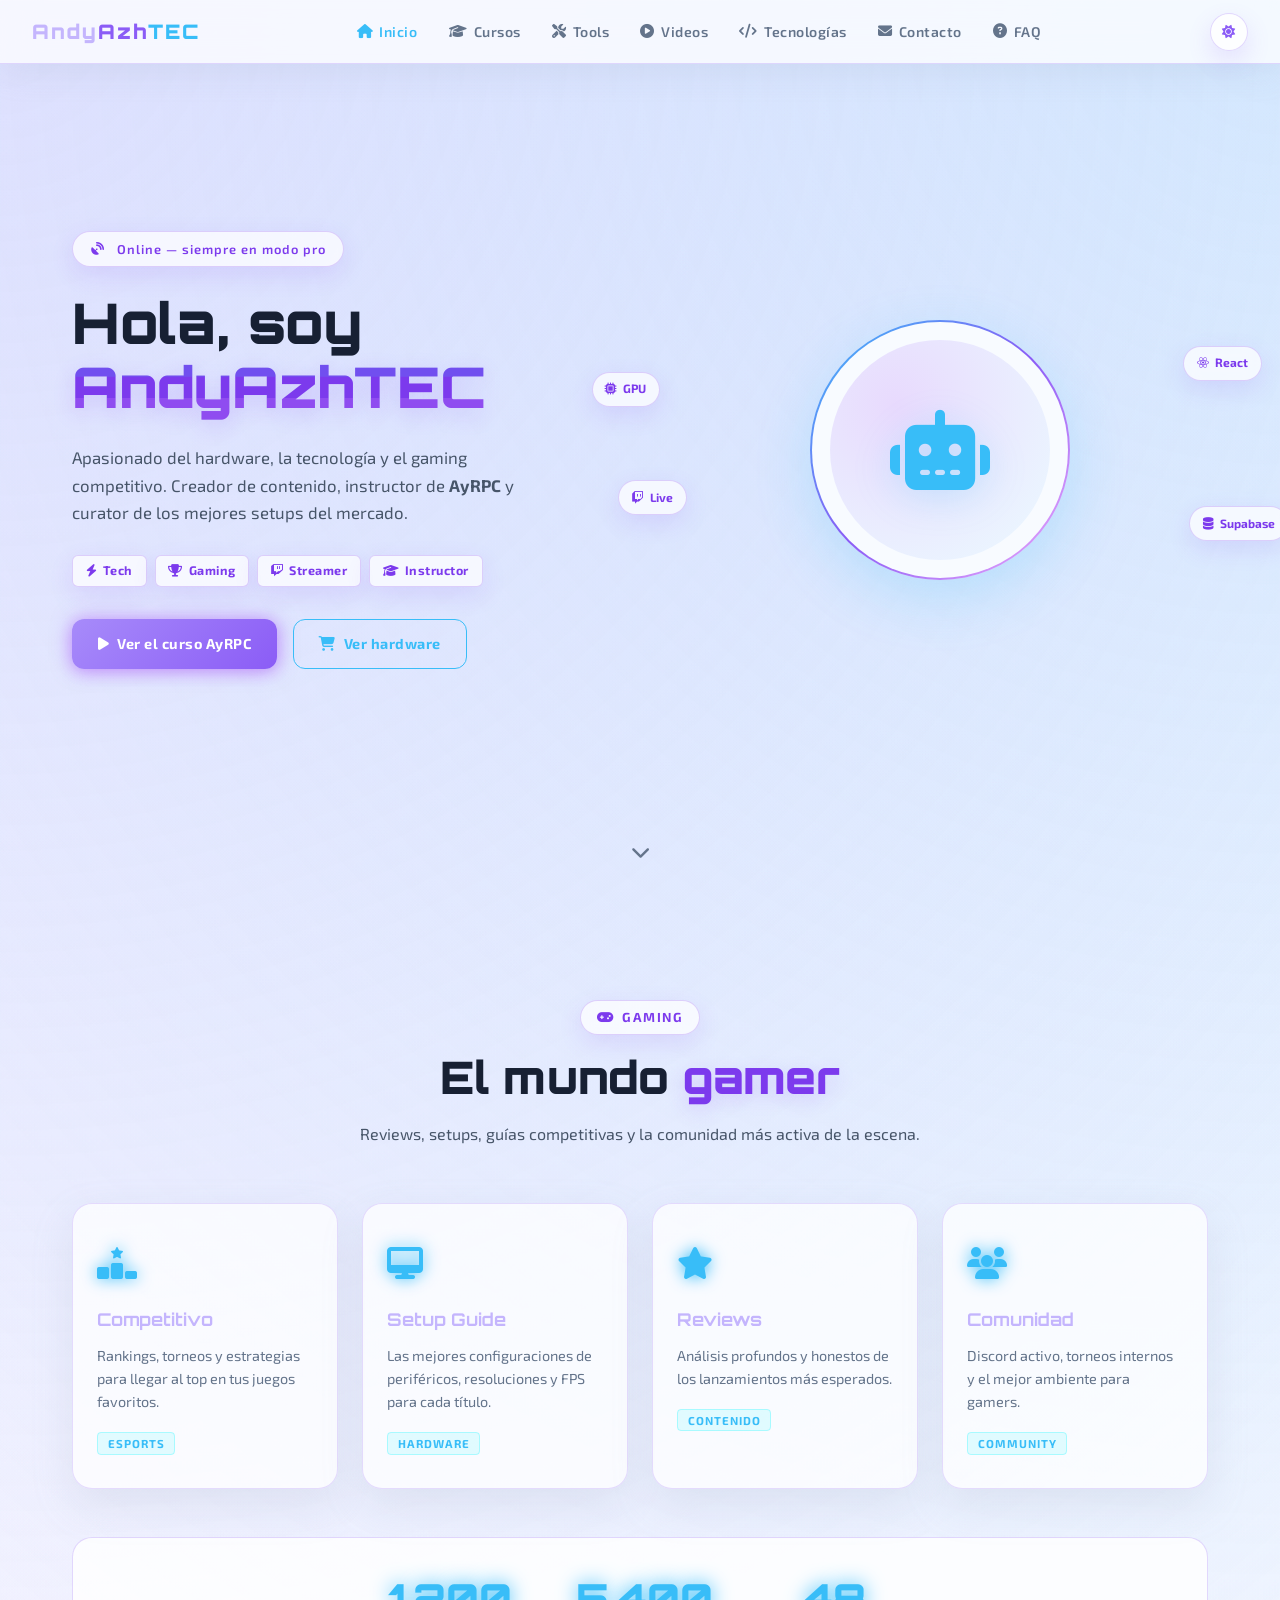
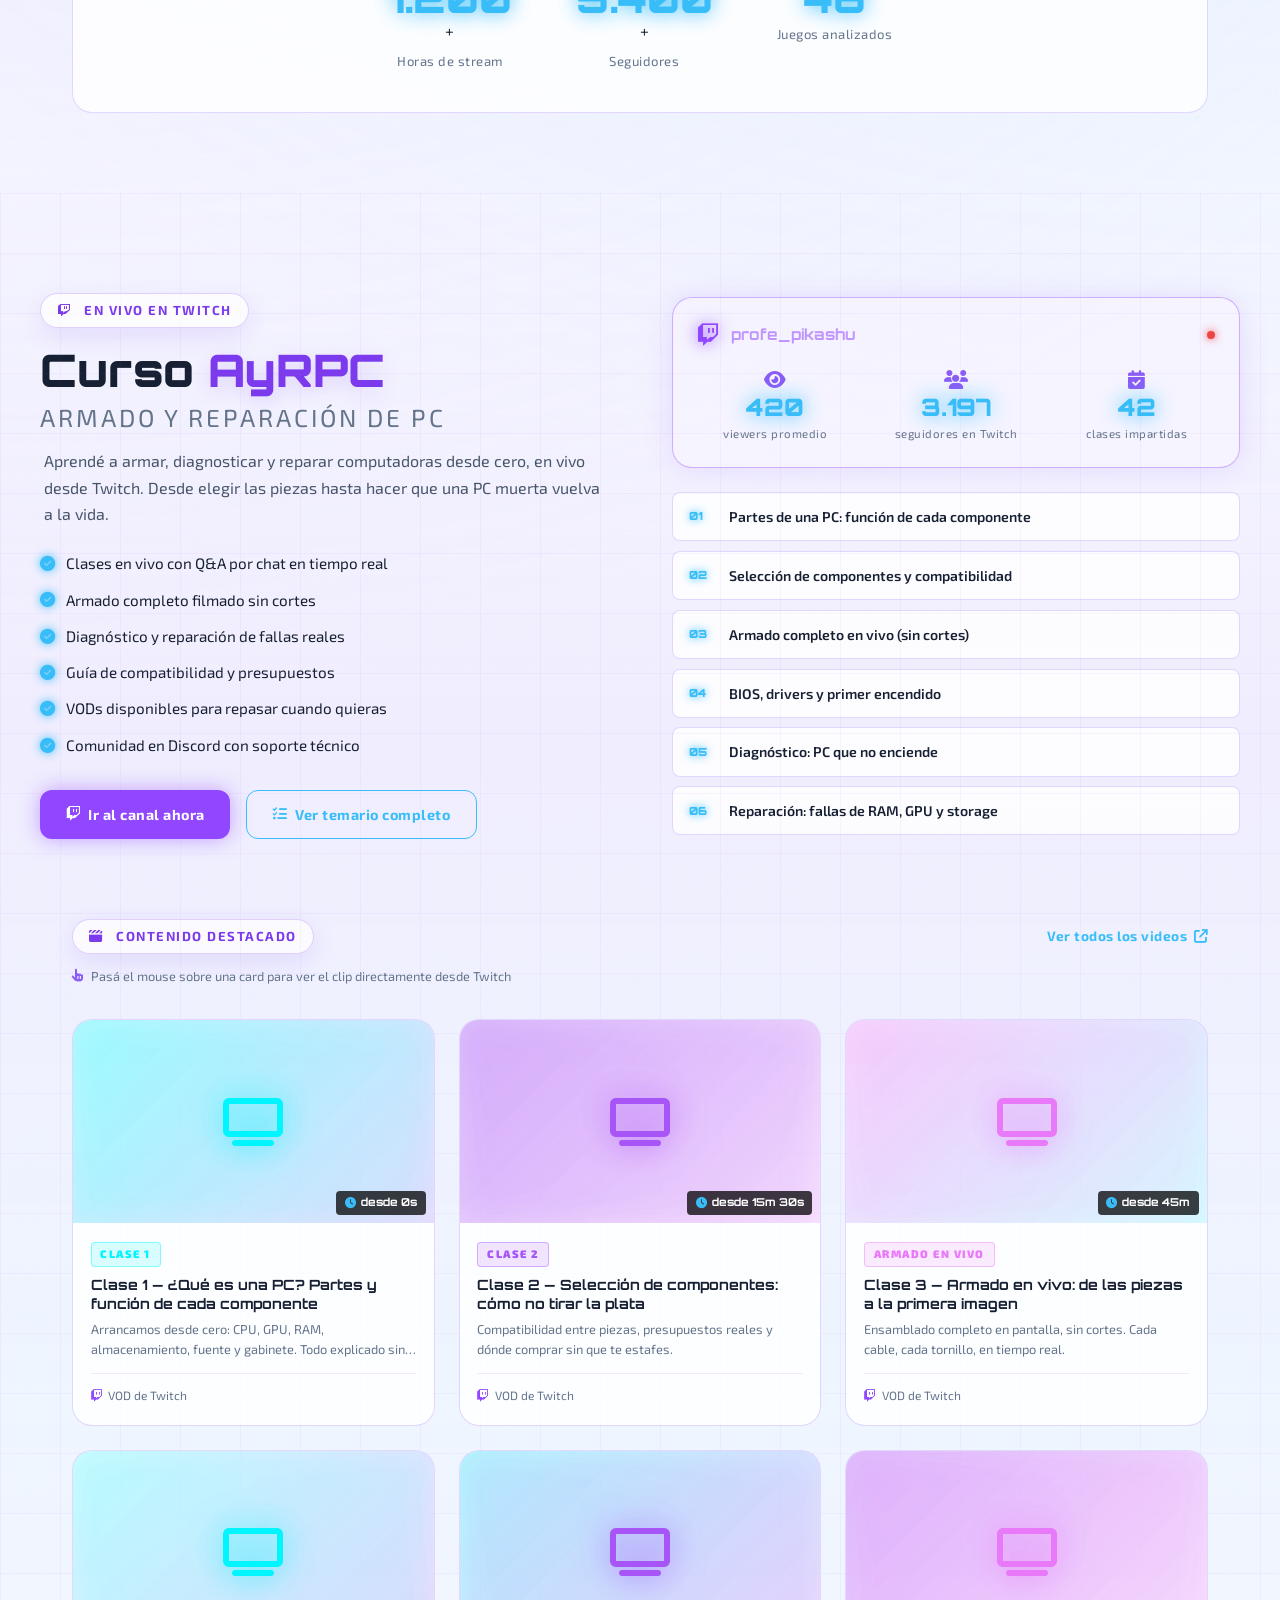
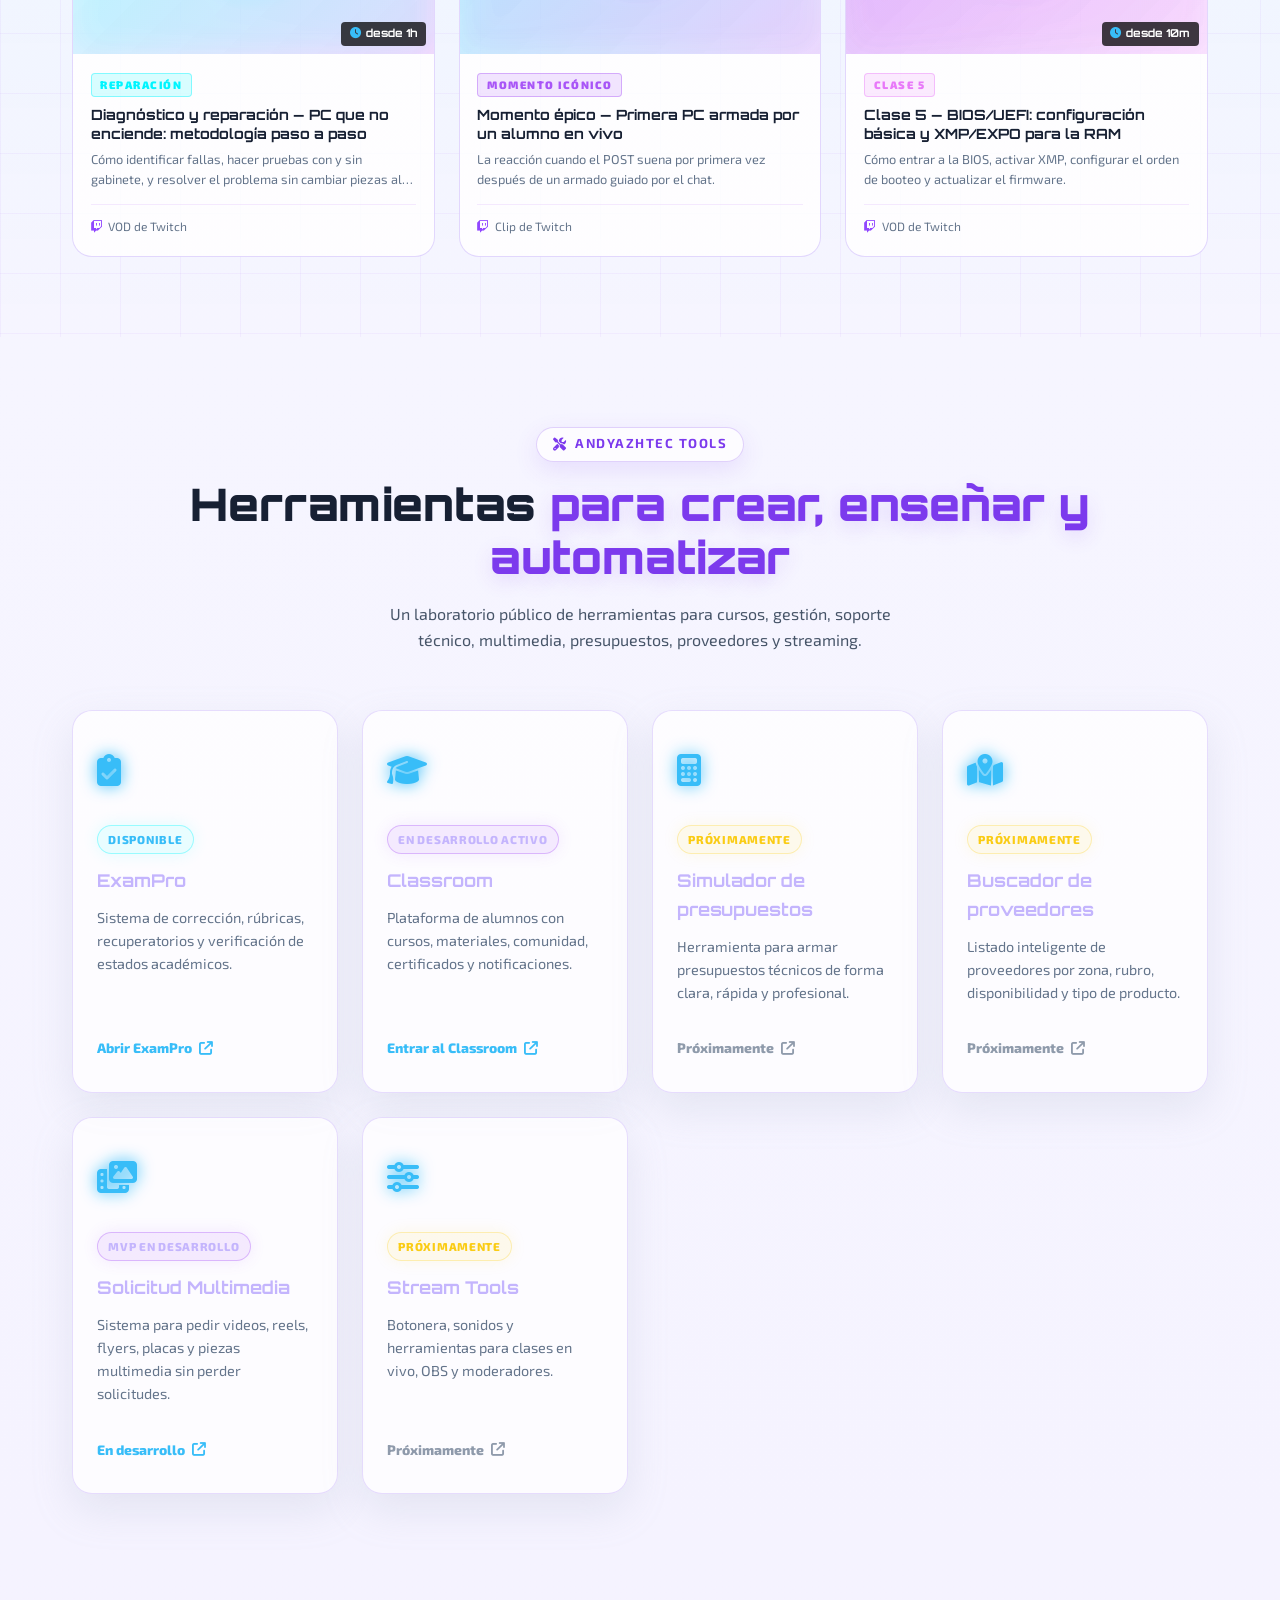
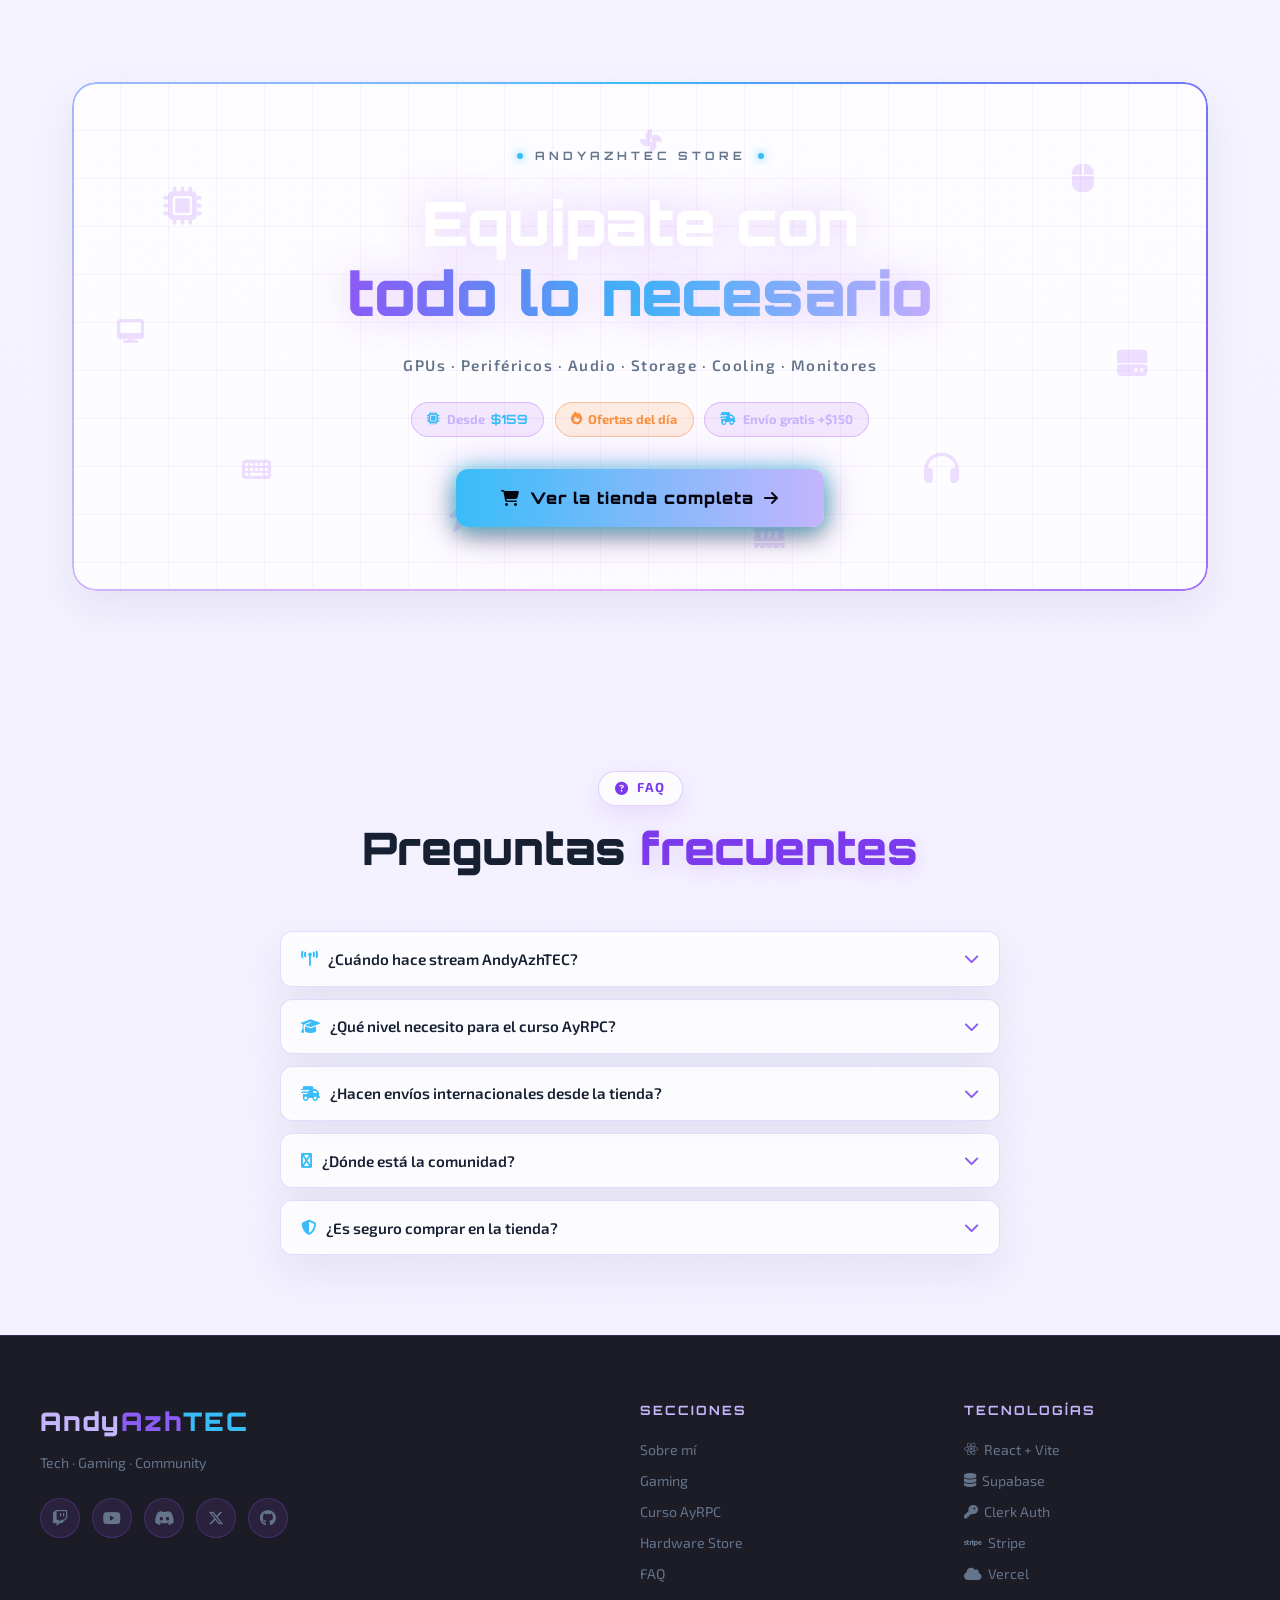
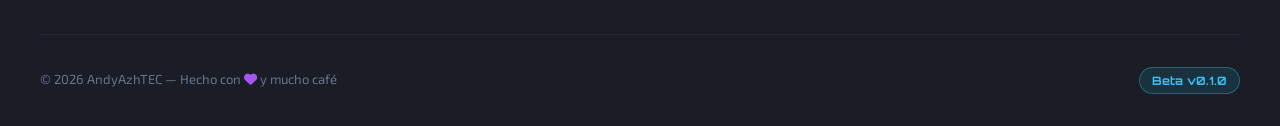
==== commit 14bbae19: "Agregar modo claro pastel con toggle de tema" ====
--- a/index.html
+++ b/index.html
@@ -1,4 +1,4 @@
-﻿<!DOCTYPE html>
+<!DOCTYPE html>
 <html lang="es">
 <head>
   <meta charset="UTF-8" />
@@ -38,6 +38,9 @@
       <li><a href="#contact" data-track="nav_contacto"><i class="fa-solid fa-envelope"></i> Contacto</a></li>
       <li><a href="#faq" data-track="nav_faq"><i class="fa-solid fa-circle-question"></i> FAQ</a></li>
     </ul>
+    <button class="theme-toggle" id="themeToggle" type="button" aria-label="Cambiar tema" data-track="theme_toggle">
+      <i class="fa-solid fa-moon"></i>
+    </button>
     <button class="hamburger" id="hamburger" aria-label="Menú">
       <span></span><span></span><span></span>
     </button>
--- a/css/styles.css
+++ b/css/styles.css
@@ -2006,3 +2006,131 @@
   pointer-events: none;
   opacity: 0.72;
 }
+/* ── THEME SYSTEM — LIGHT / PASTEL MODE ───────────────── */
+html[data-theme="light"] {
+  --cyan:        #38bdf8;
+  --cyan-dim:    #7dd3fc;
+  --violet:      #8b5cf6;
+  --violet-dim:  #a78bfa;
+  --lilac:       #c4b5fd;
+  --lilac-dim:   #ddd6fe;
+  --pink:        #f0abfc;
+  --bg-deep:     #f8fbff;
+  --bg-card:     rgba(255, 255, 255, 0.82);
+  --bg-card2:    rgba(245, 243, 255, 0.9);
+  --border-glow: rgba(139, 92, 246, 0.24);
+  --text-main:   #172033;
+  --text-muted:  #64748b;
+}
+
+html[data-theme="light"] body {
+  background:
+    radial-gradient(circle at top left, rgba(196, 181, 253, 0.35), transparent 34%),
+    radial-gradient(circle at top right, rgba(125, 211, 252, 0.28), transparent 32%),
+    linear-gradient(180deg, #f8fbff 0%, #f4f0ff 100%);
+}
+
+html[data-theme="light"] .navbar {
+  background: rgba(255, 255, 255, 0.74);
+  border-bottom-color: rgba(139, 92, 246, 0.22);
+  box-shadow: 0 8px 32px rgba(148, 163, 184, 0.16);
+}
+
+html[data-theme="light"] .navbar.scrolled {
+  background: rgba(255, 255, 255, 0.92);
+  box-shadow: 0 8px 34px rgba(139, 92, 246, 0.16);
+}
+
+html[data-theme="light"] .card,
+html[data-theme="light"] .faq-item,
+html[data-theme="light"] .store-ad-card {
+  background: rgba(255, 255, 255, 0.74);
+  border-color: rgba(139, 92, 246, 0.2);
+  box-shadow: 0 16px 42px rgba(148, 163, 184, 0.18);
+}
+
+html[data-theme="light"] .star {
+  background: #8b5cf6;
+}
+
+.theme-toggle {
+  display: inline-flex;
+  align-items: center;
+  justify-content: center;
+  width: 38px;
+  height: 38px;
+  margin-left: 0.75rem;
+  border-radius: 999px;
+  border: 1px solid var(--border-glow);
+  background: rgba(168, 85, 247, 0.12);
+  color: var(--cyan);
+  cursor: pointer;
+  transition: var(--transition);
+  box-shadow: 0 0 16px rgba(168, 85, 247, 0.18);
+}
+
+.theme-toggle:hover {
+  transform: translateY(-2px) rotate(8deg);
+  box-shadow: 0 0 24px rgba(0, 245, 255, 0.28);
+}
+
+html[data-theme="light"] .theme-toggle {
+  background: rgba(255, 255, 255, 0.76);
+  color: var(--violet);
+  box-shadow: 0 10px 24px rgba(139, 92, 246, 0.16);
+}
+/* ── LIGHT MODE POLISH — reduce neon burn ───────────── */
+html[data-theme="light"] .neon-text,
+html[data-theme="light"] .neon-violet,
+html[data-theme="light"] .neon-cyan {
+  text-shadow: none;
+}
+
+html[data-theme="light"] .glitch-text {
+  color: #7c3aed;
+  text-shadow: 0 6px 22px rgba(124, 58, 237, 0.18);
+}
+
+html[data-theme="light"] .glitch-text::before,
+html[data-theme="light"] .glitch-text::after {
+  opacity: 0.16;
+  text-shadow: none;
+}
+
+html[data-theme="light"] .section-title .neon-cyan,
+html[data-theme="light"] .section-title .neon-violet,
+html[data-theme="light"] .section-title .neon-text {
+  color: #7c3aed;
+  text-shadow: 0 6px 20px rgba(124, 58, 237, 0.16);
+}
+
+html[data-theme="light"] .badge-pill,
+html[data-theme="light"] .section-label,
+html[data-theme="light"] .tag,
+html[data-theme="light"] .chip {
+  background: rgba(255, 255, 255, 0.72);
+  color: #7c3aed;
+  border-color: rgba(124, 58, 237, 0.22);
+  text-shadow: none;
+  box-shadow: 0 8px 24px rgba(124, 58, 237, 0.12);
+}
+
+html[data-theme="light"] .hero-sub,
+html[data-theme="light"] .section-desc,
+html[data-theme="light"] .ayrpc-description {
+  color: #475569;
+}
+
+html[data-theme="light"] .avatar-ring {
+  box-shadow: 0 18px 55px rgba(56, 189, 248, 0.22);
+}
+
+html[data-theme="light"] .neon-icon {
+  color: #38bdf8;
+  filter: drop-shadow(0 8px 18px rgba(56, 189, 248, 0.22));
+}
+
+html[data-theme="light"] .ayrpc-subtitle {
+  color: #64748b;
+  text-shadow: none;
+}
